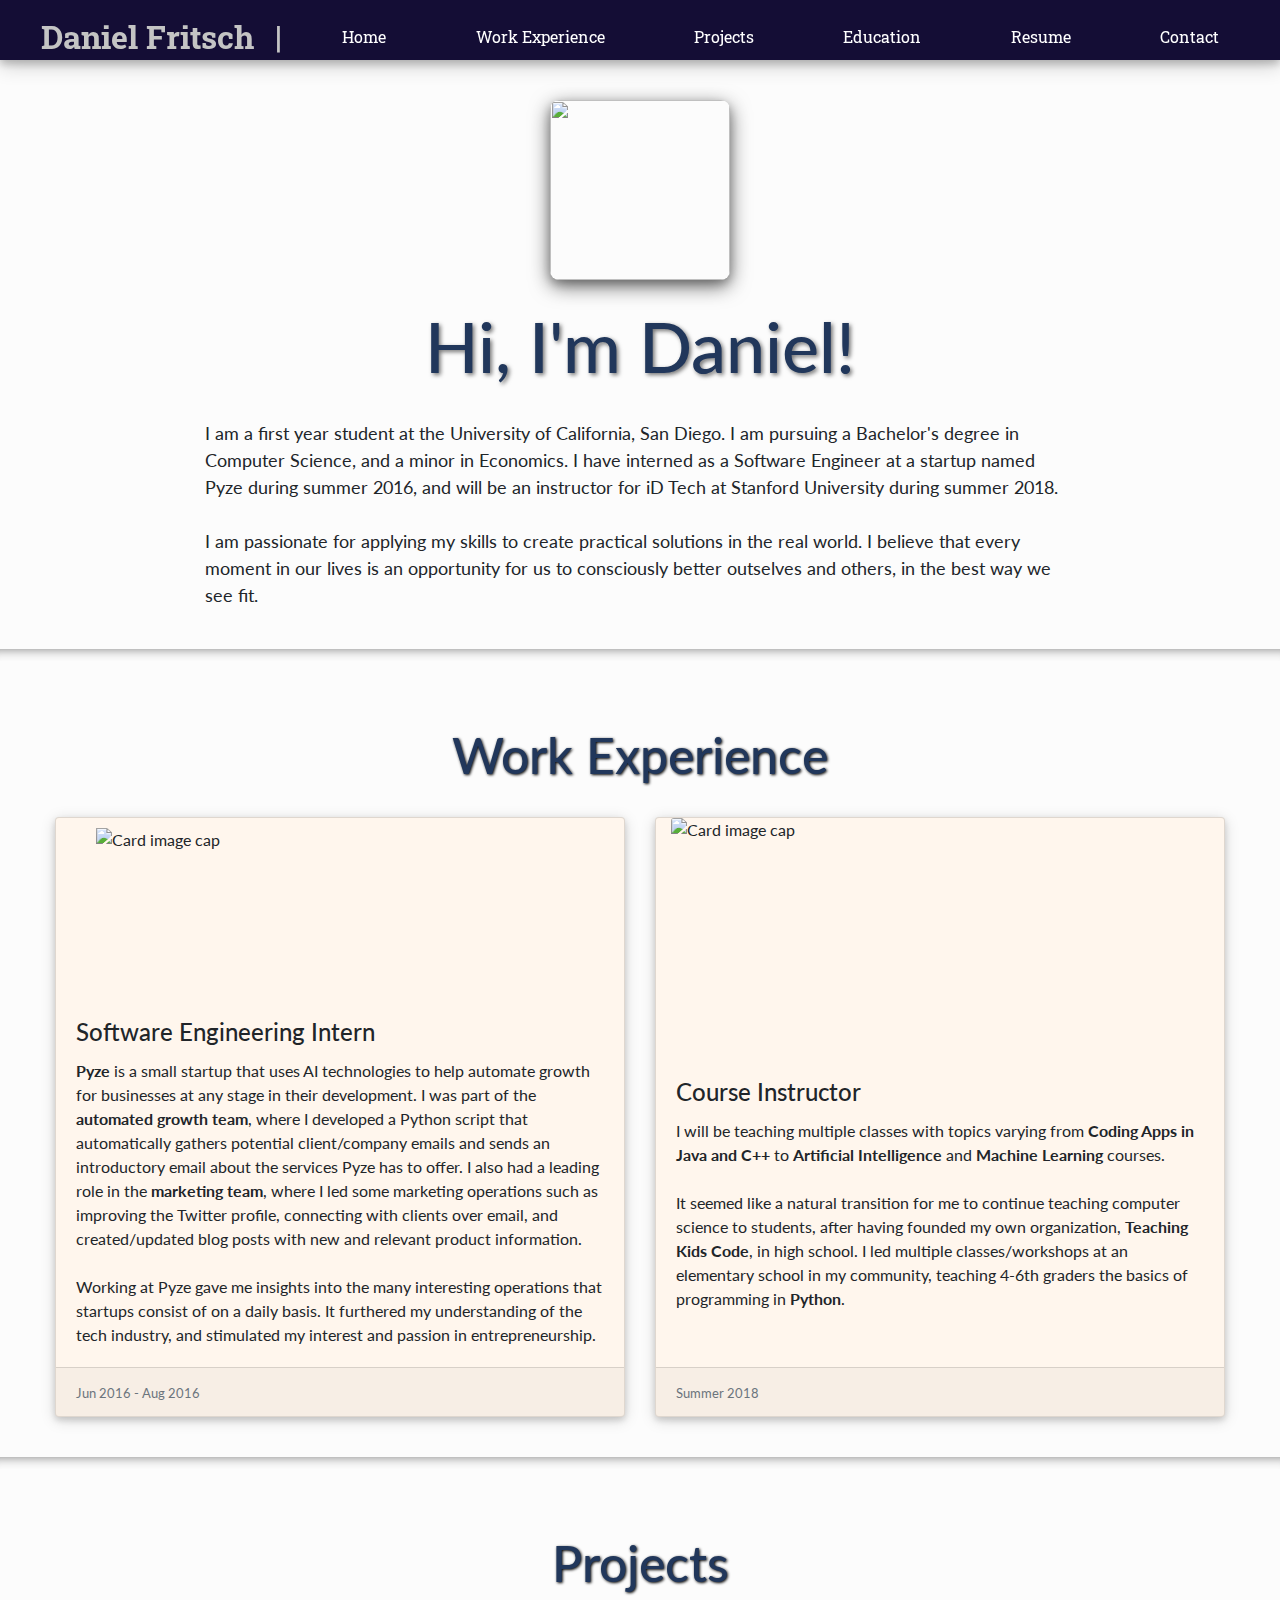
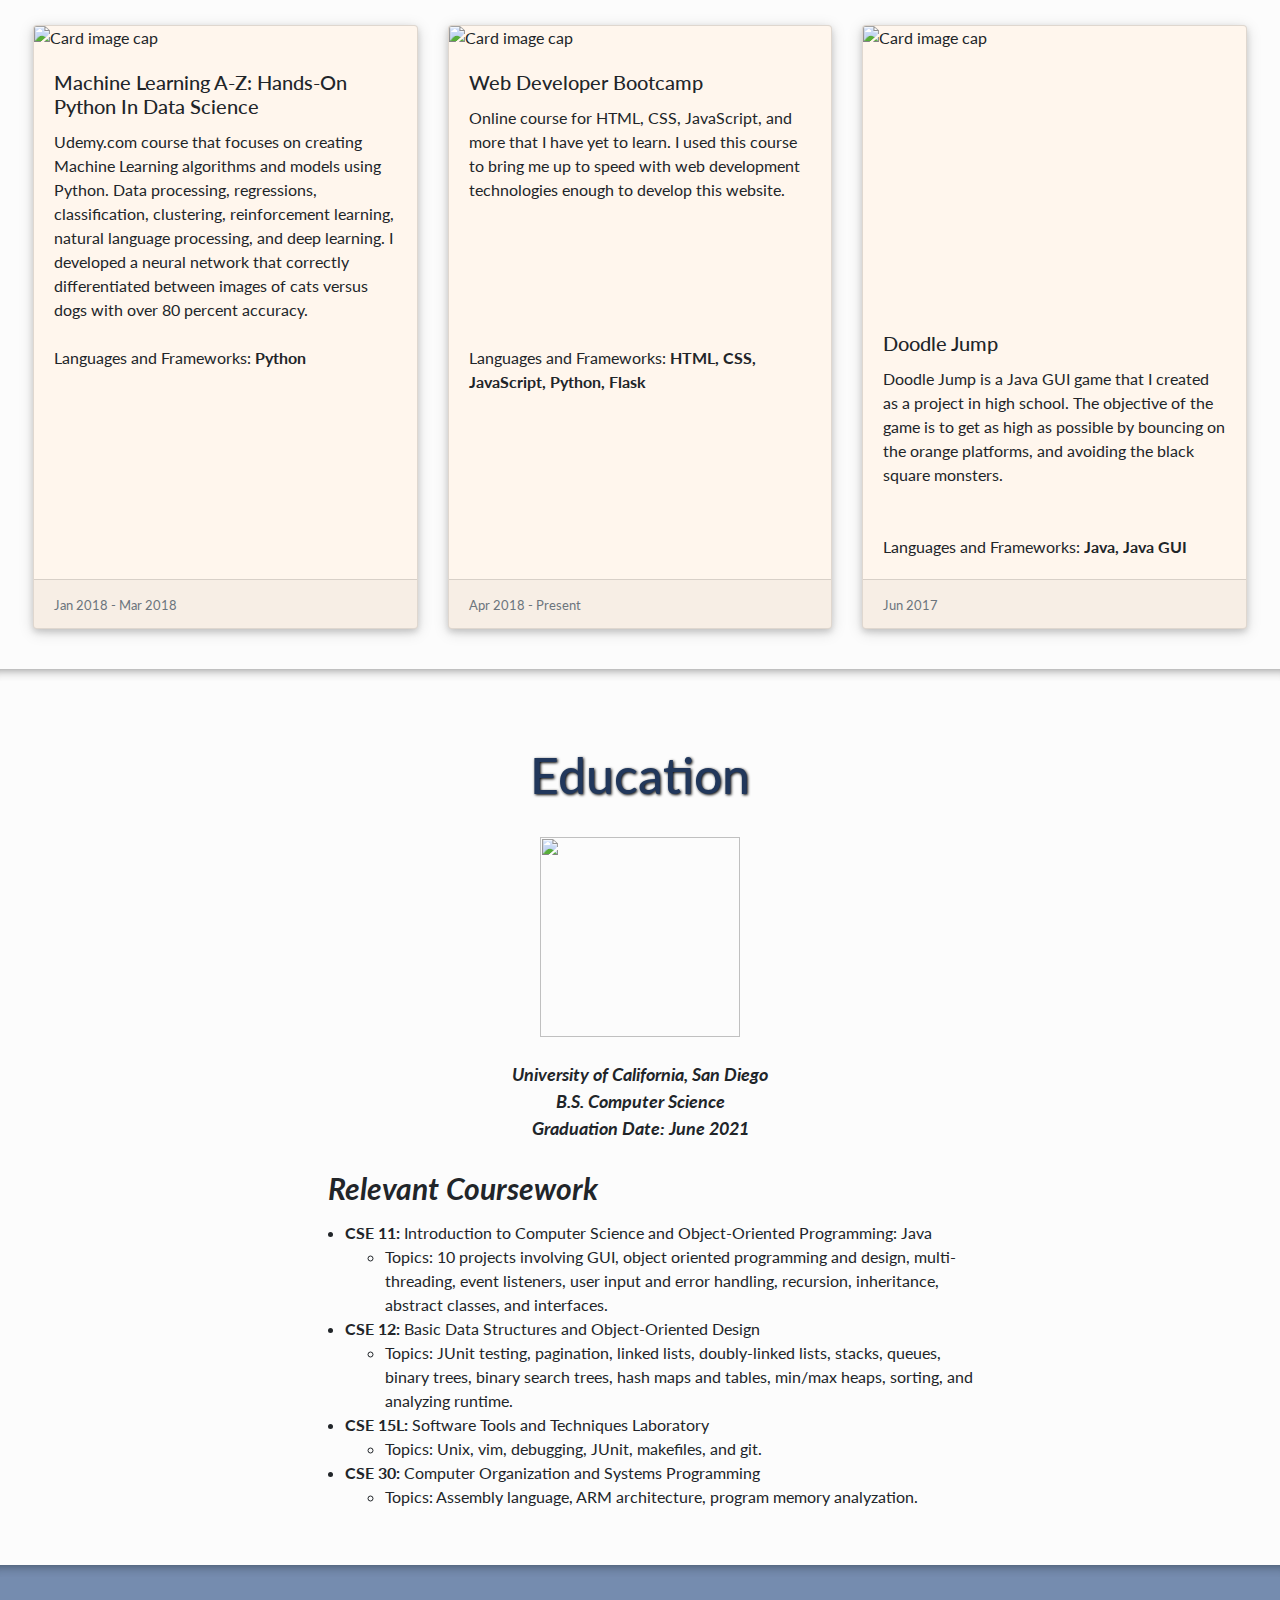
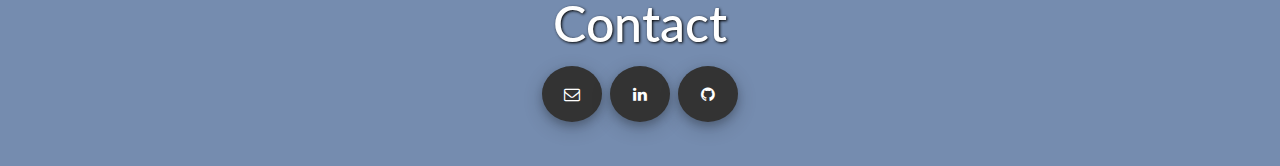
==== templates/index.html @ 6af6799b "last commit before revision by julian" ====
<!doctype html>
<html lang="en">
	<head>
		<!-- Required meta tags -->
	    <meta charset="utf-8">
	    <meta name="viewport" content="width=device-width, initial-scale=1, shrink-to-fit=no">

		<link rel="stylesheet" href="https://maxcdn.bootstrapcdn.com/bootstrap/4.0.0/css/bootstrap.min.css" integrity="sha384-Gn5384xqQ1aoWXA+058RXPxPg6fy4IWvTNh0E263XmFcJlSAwiGgFAW/dAiS6JXm" crossorigin="anonymous">

		<link rel="stylesheet" type="text/css" href="../static/css/style.css">
		<!-- Social media icon library -->
		<link rel="stylesheet" href="https://cdnjs.cloudflare.com/ajax/libs/font-awesome/4.7.0/css/font-awesome.min.css">

		<!-- FONTS -->
		<link href="https://fonts.googleapis.com/css?family=Roboto+Slab:400,700" rel="stylesheet">
		<link href="https://fonts.googleapis.com/css?family=Lato:100i,300i,400,700,900" rel="stylesheet">

		<title>Daniel Fritsch</title>
</head>
	<body>
		<!-- <nav class="navbar sticky-top navbar-light bg-light"> -->
  		<!-- <a class="navbar-brand" href="#">Sticky top</a> -->
		<!-- </nav> -->
		<!-- <nav class="navbar fixed-top navbar-light bg-light"> -->
		<nav class="navbar sticky-top navbar-custom">
 			<a id="big-daniel" class="navbar-brand" href="#linktotop">Daniel Fritsch &emsp;|</a>
 			<a class="navlink" href="#linktotop">Home</a>
			<a class="navlink" href="#linktowork">Work Experience</a>
			<a class="navlink" href="#linktoprojects">Projects</a>
			<a class="navlink" href="#linktoeducation">Education</a>
			<!-- <a class="navlink" href="file:///Users/danielfritsch/Desktop/Daniel_Fritsch_Resume.pdf" download>Resume</a> -->
			<a class="navlink" href="Daniel_Fritsch_Resume.pdf" target="_blank">Resume</a>
			<!-- <a class="navlink" href={{ url_for('resume') }}>Resume</a> -->
			<!-- <a class="navlink" href="file:///Users/danielfritsch/Desktop/Daniel_Fritsch_Resume.pdf" target="_blank">Resume</a> -->
			<a class="navlink" href="#linktocontact">Contact</a>
		</nav>
		<p><a name="linktotop"></a></p>

		<br>
		<div align="center">
			<img src="https://media.licdn.com/dms/image/C4E03AQE89O9Yt1clAA/profile-displayphoto-shrink_200_200/0?e=1529298000&v=beta&t=b8zlF7S_hi1aJnnF2zeLizXyQxzwZC05V8gycTy68uI" id="face">
			<!-- INTRO -->
			<br><br>
			<h1>Hi, I'm Daniel!</h1>	
			<br>
			<div class="container" id="intro">
					I am a first year student at the University of California, San Diego. I am pursuing a Bachelor's degree in Computer Science, and a minor in Economics. I have interned as a Software Engineer at a startup named Pyze during summer 2016, and will be an instructor for iD Tech at Stanford University during summer 2018.
					<br>
					<br>
					I am passionate for applying my skills to create practical solutions in the real world. I believe that every moment in our lives is an opportunity for us to consciously better outselves and others, in the best way we see fit.
			</div>
			<br>
			<hr>
			<br><br>
		
			<!-- WORK EXPERIENCE -->
			<h2><a name="linktowork"></a>Work Experience</h2>
				<br>

			<div class="card-deck" id="card-deck-work">
			  <div class="card" id="card-work">
			    <img class="card-img-top center" id="pyze-img" src="https://pyze.com/wp-content/uploads/2017/11/pyze-horizontal-color-RGB.png" alt="Card image cap">
			    <div class="card-body">
			      <h4 class="card-title">Software Engineering Intern</h4>
			      <p class="card-text">
			      	<strong>Pyze</strong> is a small startup that uses AI technologies to help automate growth for businesses at any stage in their development. I was part of the <strong>automated growth team</strong>, where I developed a Python script that automatically gathers potential client/company emails and sends an introductory email about the services Pyze has to offer. I also had a leading role in the <strong>marketing team</strong>, where I led some marketing operations such as improving the Twitter profile, connecting with clients over email, and created/updated blog posts with new and relevant product information.
			      	<br><br>
			      	Working at Pyze gave me insights into the many interesting operations that startups consist of on a daily basis. It furthered my understanding of the tech industry, and stimulated my interest and passion in entrepreneurship.
			      </p>
			    </div>
			    <div class="card-footer">
			      <small class="text-muted">Jun 2016 - Aug 2016</small>
			    </div>
			  </div>
			  <div class="card" id="card-work">
			    <img class="card-img-top center" id="idtech-img" src="https://momstart.com/wp-content/uploads/2018/03/iD-Tech-Company-Logo-Tagline.png" alt="Card image cap">
			    <div class="card-body">
			      <h4 class="card-title">Course Instructor</h4>
			      <p class="card-text">I will be teaching multiple classes with topics varying from <strong>Coding Apps in Java and C++</strong> to <strong>Artificial Intelligence</strong> and <strong>Machine Learning</strong> courses. <br><br>It seemed like a natural transition for me to continue teaching computer science to students, after having founded my own organization, <strong>Teaching Kids Code</strong>, in high school. I led multiple classes/workshops at an elementary school in my community, teaching 4-6th graders the basics of programming in <strong>Python</strong>.</p>
			    </div>
			    <div class="card-footer">
			      <small class="text-muted">Summer 2018</small>
			    </div>
			  </div>
			</div>

			<br>
			<hr>
			<br><br>

 			<!-- PROJECTS -->
			<h2><a name="linktoprojects"></a>Projects</h2>
				<br>

			<div class="card-deck" id="card-deck-projects">
			  <div class="card">
			    <img class="card-img-top" src="https://udemy-images.udemy.com/course/750x422/950390_270f_3.jpg" alt="Card image cap">
			    <div class="card-body">
			      <h5 class="card-title">Machine Learning A-Z: Hands-On Python In Data Science</h5>
			      <p class="card-text">Udemy.com course that focuses on creating Machine
							Learning algorithms and models using Python. Data processing, regressions, classification, clustering, reinforcement
							learning, natural language processing, and deep learning. I developed a neural network that correctly differentiated between images of cats versus dogs with over 80 percent accuracy.

							<br><br>

							Languages and Frameworks: <strong>Python</strong>
						</p>
			    </div>
			    <div class="card-footer">
			      <small class="text-muted">Jan 2018 - Mar 2018</small>
			    </div>
			  </div>
			  <div class="card">
			    <img class="card-img-top" src="https://udemy-images.udemy.com/course/750x422/625204_436a_2.jpg" alt="Card image cap">
			    <div class="card-body">
			      <h5 class="card-title">Web Developer Bootcamp</h5>
			      <p class="card-text">Online course for HTML, CSS, JavaScript, and more that I have yet to learn. I used this course to bring 	me up to speed with web development technologies enough to develop this website.

			      <br><br><br><br><br><br><br>
			      
			      Languages and Frameworks: <strong>HTML, CSS, JavaScript, Python, Flask</strong>
			    </p>
			    </div>
			    <div class="card-footer">
			      <small class="text-muted">Apr 2018 - Present</small>
			    </div>
			  </div>

			  <div class="card">
			    <!-- <img class="card-img-top" id="doodle-img" src="https://preview.ibb.co/mg4Wbn/doodlejump2.png" alt="Card image cap"> -->
			    <!-- <img class="card-img-top" id="doodle-img" src="https://preview.ibb.co/fTPabx/Screen_Shot_2018_04_21_at_1_44_33_PM.png" alt="Card image cap"> -->
			    <img class="card-img-top" id="doodle-img" src="https://image.ibb.co/iVVRic/Screen_Shot_2018_04_21_at_1_50_02_PM.png" alt="Card image cap">
			    <div class="card-body">
			      <h5 class="card-title">Doodle Jump</h5>
			      <p class="card-text">
			      	Doodle Jump is a Java GUI game that I created as a project in high school. The objective of the game is to get as high as possible by bouncing on the orange platforms, and avoiding the black square monsters.

			      	<br><br><br>

			      	Languages and Frameworks: <strong>Java, Java GUI</strong>
			      </p>
			    </div>
			    <div class="card-footer">
			      <small class="text-muted">Jun 2017</small>
			    </div>
			  </div>
			</div>	

			<br>
			<hr>
			<br><br>

			<!-- EDUCATION -->
			<h2><a name="linktoeducation"></a>Education</h2>
				<br>
				<div>
					<img id="ucsd-img" src="https://upload.wikimedia.org/wikipedia/en/thumb/4/44/University_of_California%2C_San_Diego_seal.svg/316px-University_of_California%2C_San_Diego_seal.svg.png">
					<br><br>
					<em class="school_and_major">University of California, San Diego <br>
					B.S. Computer Science <br>
					Graduation Date: June 2021</em>
				</div>	
				<br>
					<div class="container">
						<div id="coursework">Relevant Coursework</div>
						<ul>
							<li><strong>CSE 11: </strong>Introduction to Computer Science and Object-Oriented Programming: Java 
								<ul>
									<li>Topics: 10 projects involving GUI, object oriented programming and design, multi-threading, event
										listeners, user input and error handling, recursion, inheritance, abstract classes, and interfaces.</li>
								</ul>
							</li>
							<li><strong>CSE 12: </strong>Basic Data Structures and Object-Oriented Design
								<ul>
									<li>Topics: JUnit testing, pagination, linked lists, doubly-linked lists, stacks, queues, binary trees, binary search trees, hash maps and tables, min/max heaps, sorting, and analyzing runtime.</li>
								</ul>
							</li>
							<li><strong>CSE 15L: </strong>Software Tools and Techniques Laboratory
								<ul>
									<li>Topics: Unix, vim, debugging, JUnit, makefiles, and git.</li>
								</ul>
							</li>
							<li><strong>CSE 30: </strong>Computer Organization and Systems Programming
								<ul>
									<li>Topics: Assembly language, ARM architecture, program memory analyzation.</li>
								</ul>
							</li>
						</ul>
					</div>
			<br>

			<div class="contact-section">
				<hr>

				<h2 class="contact-header"><a name="linktocontact"></a>Contact</h2>
				<a href="mailto:dfritsch99@gmail.com" class="fa fa-envelope-o"></a>
				<a href="https://www.linkedin.com/in/daniel-f-a8037084/" class="fa fa-linkedin"></a>
				<a href="https://github.com/danielfritsch" class="fa fa-github"></a>
				<br><br>

			</div>

		</div>
		<script src="https://code.jquery.com/jquery-3.2.1.slim.min.js" integrity="sha384-KJ3o2DKtIkvYIK3UENzmM7KCkRr/rE9/Qpg6aAZGJwFDMVNA/GpGFF93hXpG5KkN" crossorigin="anonymous"></script>
		<script src="https://cdnjs.cloudflare.com/ajax/libs/popper.js/1.12.9/umd/popper.min.js" integrity="sha384-ApNbgh9B+Y1QKtv3Rn7W3mgPxhU9K/ScQsAP7hUibX39j7fakFPskvXusvfa0b4Q" crossorigin="anonymous"></script>
		<script src="https://maxcdn.bootstrapcdn.com/bootstrap/4.0.0/js/bootstrap.min.js" integrity="sha384-JZR6Spejh4U02d8jOt6vLEHfe/JQGiRRSQQxSfFWpi1MquVdAyjUar5+76PVCmYl" crossorigin="anonymous"></script>
	</body>
</html>
---- static/css/style.css ----
body {
	background: #fcfcfc;
	font-family: 'Lato', sans-serif;
}

hr {
    height: 12px;
    border: 0;
    box-shadow: inset 0 12px 12px -12px rgba(0, 0, 0, 0.5);
}
/*hr{
	height: 10px;
	border: 0;
	box-shadow: 0 10px 10px -10px #8c8b8b inset;
}*/

h1 {
	text-shadow: 2px 2px 4px #757575;
	/*text-shadow: 1px 1px 3px #000000;*/
	font-size: 70px;
	color: #21375b; 
}

h2 {
	text-shadow: 1px 1px 3px #000000;
	font-size: 50px;
	color: #21375b; 
}

/* NAVBAR */

nav {
	font-family: 'Roboto Slab', serif;
	font-weight: 400;
	height: 60px;
	box-shadow: 0 4px 8px 0 rgba(0, 0, 0, 0.2), 0 6px 20px 0 rgba(0, 0, 0, 0.19);
	/*color: #f2f2f2;*/
}

.navbar-custom {
	/*background: #efefef;*/
	/*background:#c6c6c6; */
	background: #140d35; /* Navy background */ 

}

.navlink {
	color: white;
	margin-right: 45px;
	/*color: #c4c4c4;  Medium grey */
}

.navbar-brand {
	font-family: 'Roboto Slab', serif;
	font-size: 32px;
	font-weight: 700;
}

#big-daniel {
	/*color: #21375b;*/
	color: #c4c4c4;  /*Medium grey*/ 
	margin-left: 25px;
	/*color: white;*/
}

#intro {
	font-size: 18px;
	text-align: left;
	width: 	900px;
}

/* PROJECTS */
#card-deck-projects {
	margin-left: 18px;
	margin-right: 18px;
}

#card-deck-work {
	margin-left: 40px;
	margin-right: 40px;
}

.card {
	text-align: left;
	box-shadow: 0 3px 6px 0 rgba(0, 0, 0, 0.15), 0 3px 15px 0 rgba(0, 0, 0, 0.15);
	background: #fff6ed;
}


#face {
	border-radius: 5%;
	height: 180px;
	width: 180px;
	box-shadow: 0 4px 8px 0 rgba(0, 0, 0, 0.2), 0 6px 20px 0 rgba(0, 0, 0, 0.59);
	/*border: 4px solid #21375b; */
}

#pyze-img {
	height: 180px;
	width: 488px;	
	margin-left: auto;
	margin-right: auto;
	padding-top: 10px;
}

#idtech-img {
	height: 240px;
	width: 538px;	
	margin-left: auto;
	margin-right: auto;
}

.fa {
  padding: 20px;
  font-size: 50px;
  width: 60px;
  text-align: center;
  text-decoration: none;
  margin: 5px 2px;
  border-radius: 50%;
}

.fa:hover {
    opacity: 0.7;
}

.fa-linkedin {
  /*background: #007bb5;*/
  background: #333333;
  color: white;
  box-shadow: 0 4px 8px 0 rgba(0, 0, 0, 0.2), 0 6px 20px 0 rgba(0, 0, 0, 0.19);
}

.fa-github {
	background: #333333;
	color: white;
	box-shadow: 0 4px 8px 0 rgba(0, 0, 0, 0.2), 0 6px 20px 0 rgba(0, 0, 0, 0.19);
	margin-bottom: 20px;
}

.fa-envelope-o {
	background: #333333;
	color: white;
	box-shadow: 0 4px 8px 0 rgba(0, 0, 0, 0.2), 0 6px 20px 0 rgba(0, 0, 0, 0.19);
	margin-bottom: 20px;
}

#ucsd-img {
	height: 200px;
	width: 200px;
}

#doodle-img {
	height: 285px; /* 260px was what it was at before that was sorta good, but made it seem a bit too compressed */
}



.school_and_major {
	font-size: 18px;
	font-family: 'Lato', sans-serif;
	font-weight: bold;
}

#coursework {
	margin-left: 23px;
	margin-bottom: 10px;
	font-weight: bold;
	font-size: 30px;
	font-style: italic;
}

.container {
	text-align: left;
	width: 700px;
}

.contact-section {
	/*background: #39547f;*/
	/*background: #576c8e;*/
	background: #758caf;
}

.contact-header {
	text-shadow: 1px 1px 3px #000000;
	color: white;
}

#email-tag {
	font-weight: bold;
	font-size: 25px;
}

#email-link {
	font-weight: bold;
	color: white;
	font-size: 25px;
}
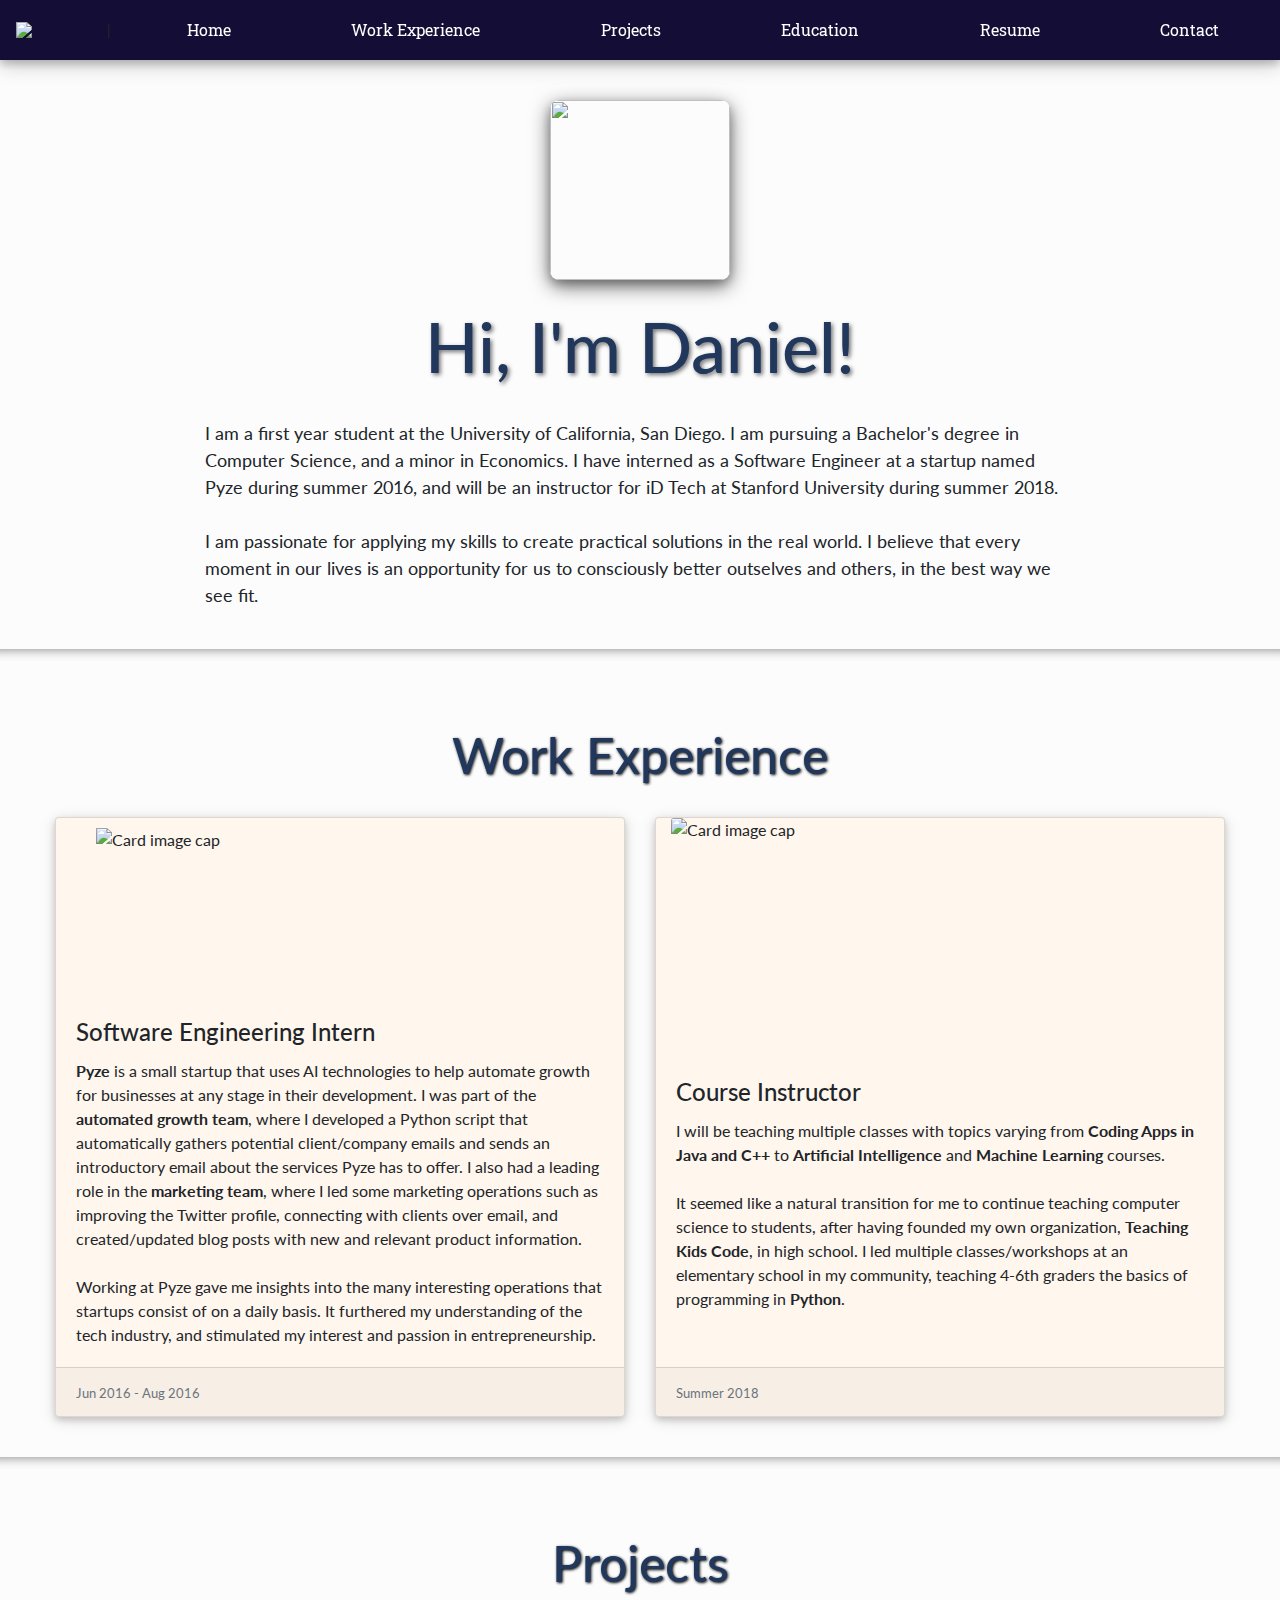
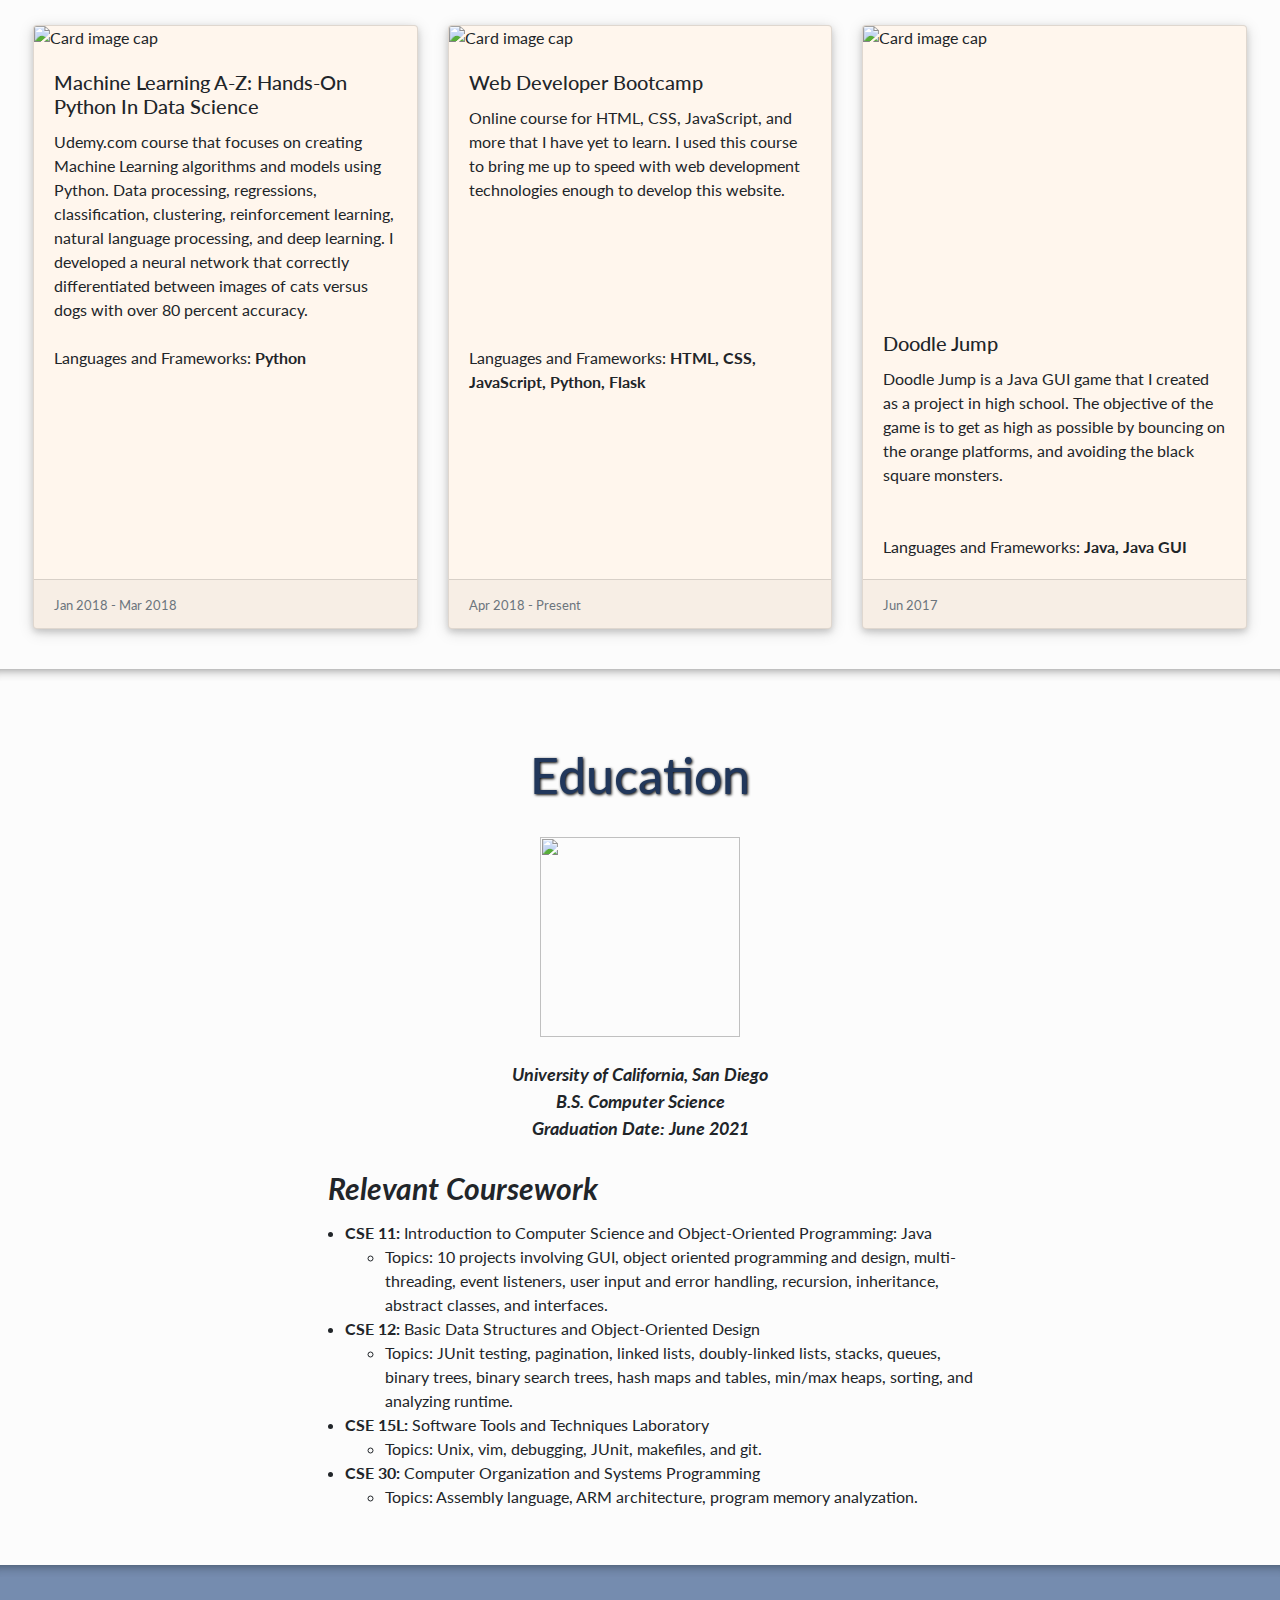
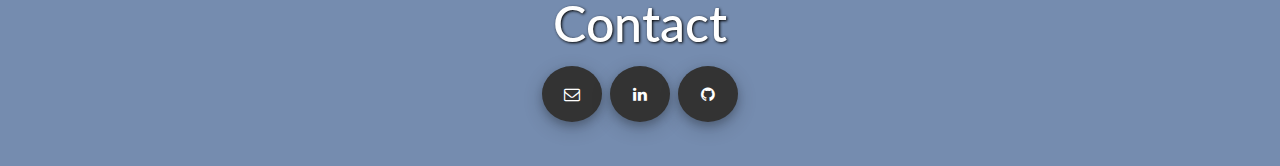
==== commit 289089a7: "fixed hotlink erro'" ====
--- a/templates/index.html
+++ b/templates/index.html
@@ -16,6 +16,7 @@
 		<link href="https://fonts.googleapis.com/css?family=Lato:100i,300i,400,700,900" rel="stylesheet">
 
 		<title>Daniel Fritsch</title>
+		<link rel="icon" href="https://www.freeiconspng.com/uploads/letter-d-icon-png-33.png">
 </head>
 	<body>
 		<!-- <nav class="navbar sticky-top navbar-light bg-light"> -->
@@ -23,7 +24,9 @@
 		<!-- </nav> -->
 		<!-- <nav class="navbar fixed-top navbar-light bg-light"> -->
 		<nav class="navbar sticky-top navbar-custom">
- 			<a id="big-daniel" class="navbar-brand" href="#linktotop">Daniel Fritsch &emsp;|</a>
+			<img id="icon" src="https://image.ibb.co/mrXOwx/152436121459576654.png">
+ 			<!-- <a id="big-daniel" class="navbar-brand" href="#linktotop">Daniel Fritsch &emsp;|</a> -->
+ 			<div id="bar">|</div>
  			<a class="navlink" href="#linktotop">Home</a>
 			<a class="navlink" href="#linktowork">Work Experience</a>
 			<a class="navlink" href="#linktoprojects">Projects</a>
@@ -194,8 +197,8 @@
 
 				<h2 class="contact-header"><a name="linktocontact"></a>Contact</h2>
 				<a href="mailto:dfritsch99@gmail.com" class="fa fa-envelope-o"></a>
-				<a href="https://www.linkedin.com/in/daniel-f-a8037084/" class="fa fa-linkedin"></a>
-				<a href="https://github.com/danielfritsch" class="fa fa-github"></a>
+				<a href="https://www.linkedin.com/in/daniel-f-a8037084/" class="fa fa-linkedin" target="_blank"></a>
+				<a href="https://github.com/danielfritsch" class="fa fa-github" target="_blank"></a>
 				<br><br>
 
 			</div>
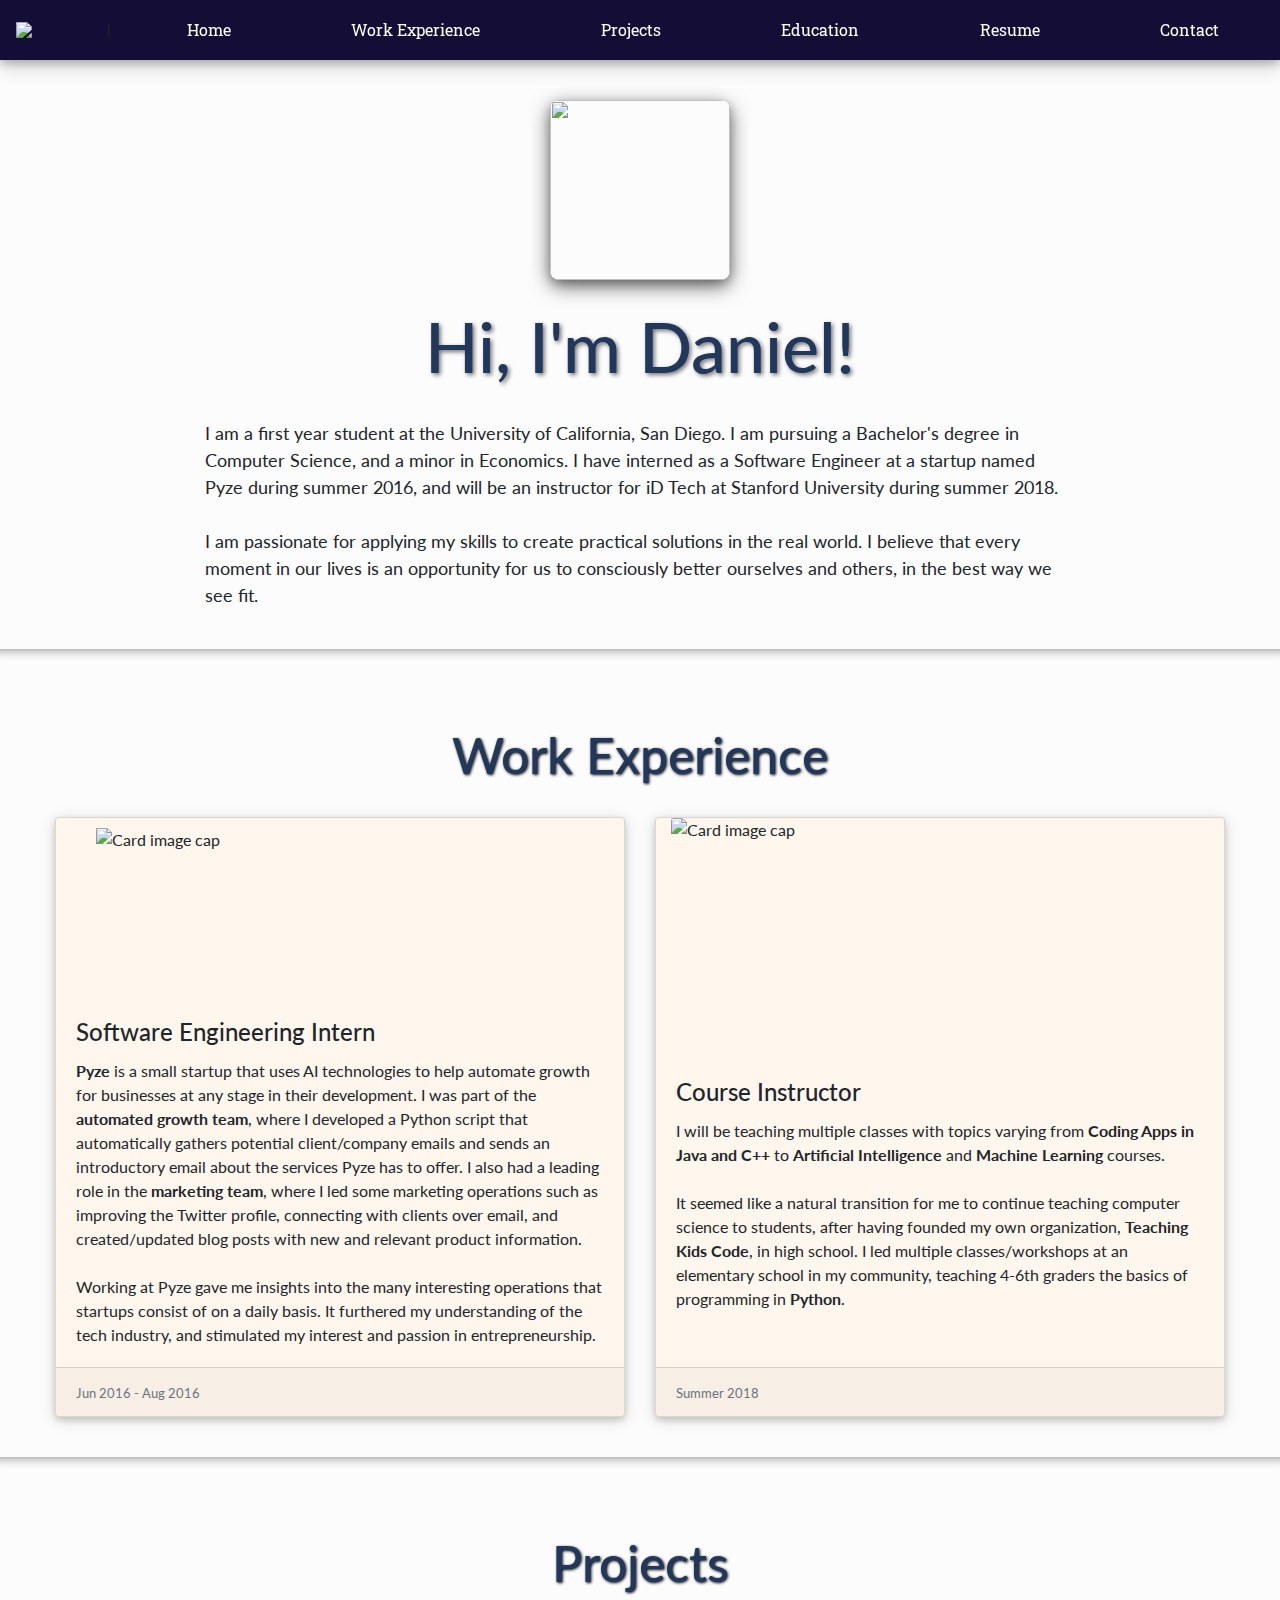
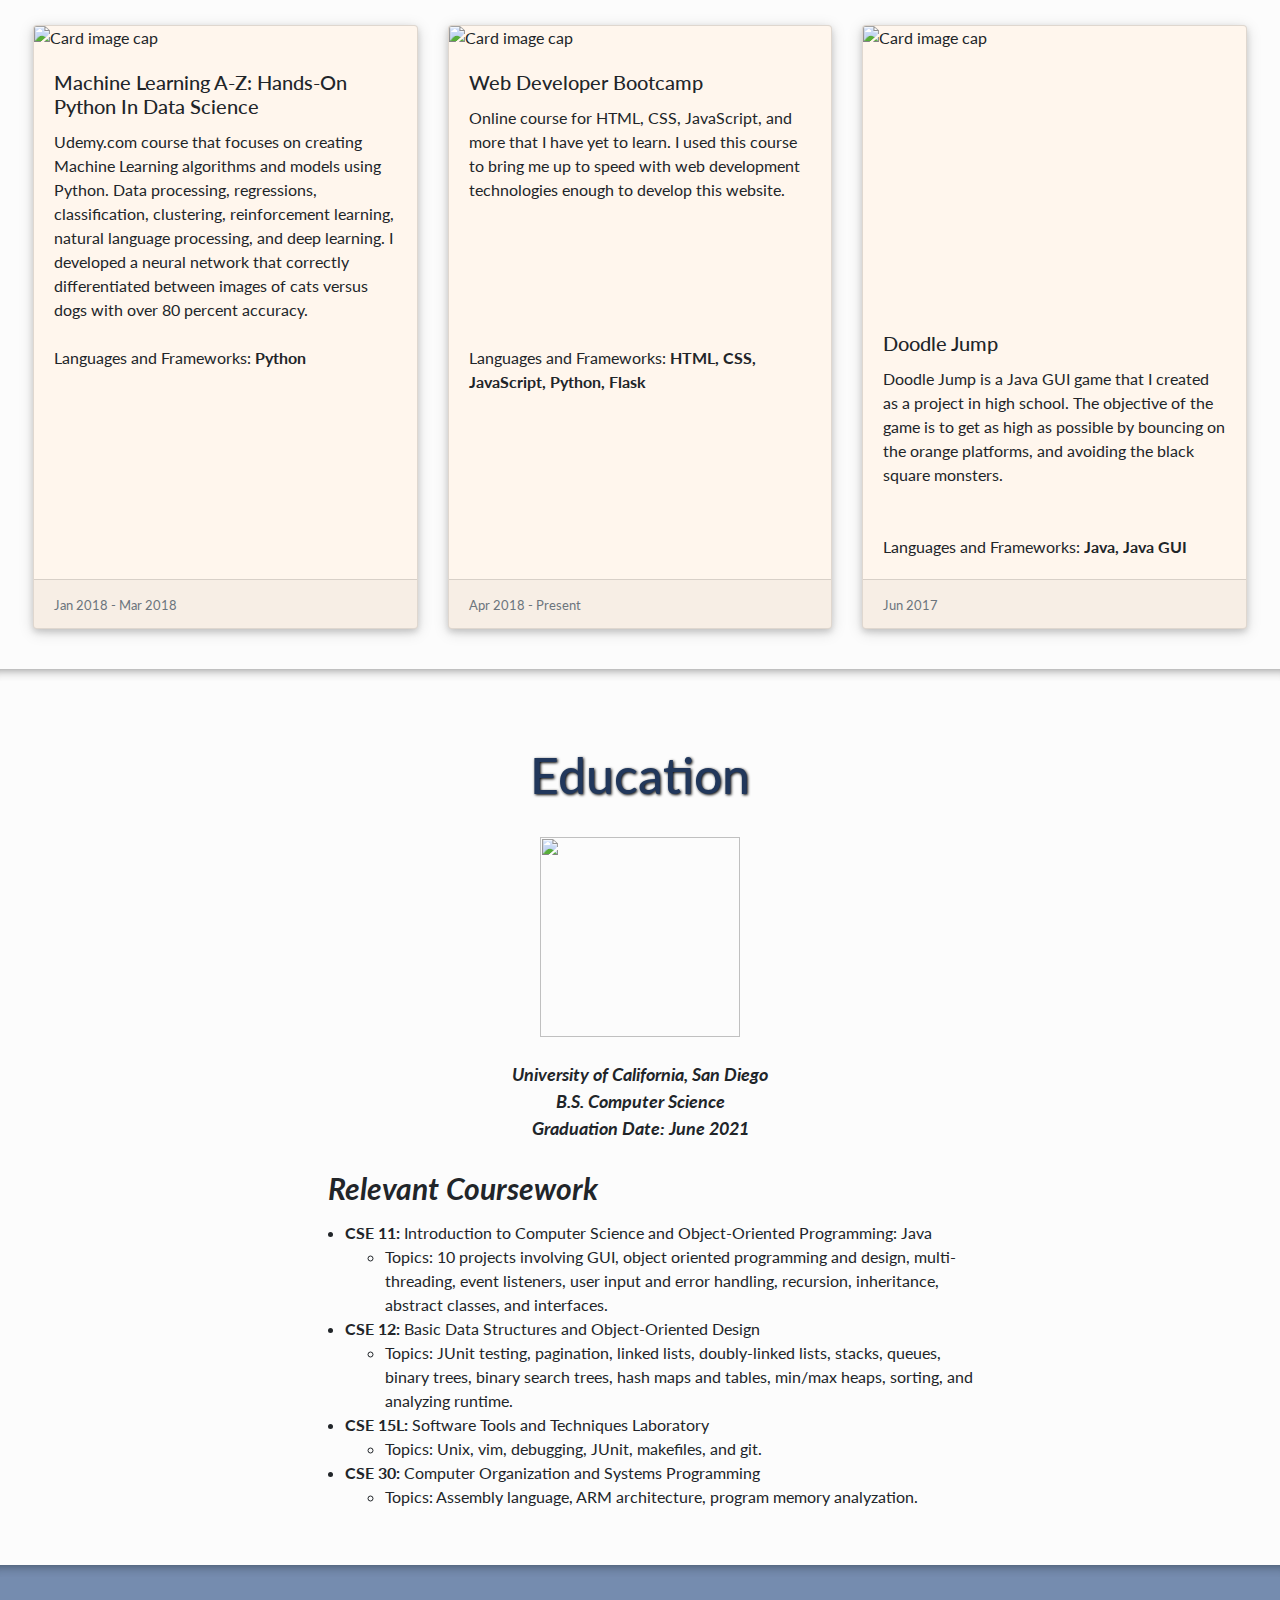
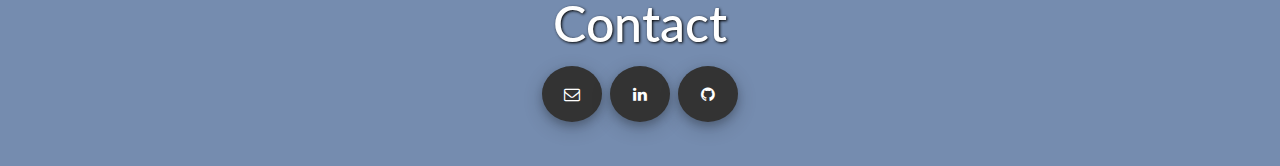
==== commit e8e735fb: "typo fix" ====
--- a/templates/index.html
+++ b/templates/index.html
@@ -50,7 +50,7 @@
 					I am a first year student at the University of California, San Diego. I am pursuing a Bachelor's degree in Computer Science, and a minor in Economics. I have interned as a Software Engineer at a startup named Pyze during summer 2016, and will be an instructor for iD Tech at Stanford University during summer 2018.
 					<br>
 					<br>
-					I am passionate for applying my skills to create practical solutions in the real world. I believe that every moment in our lives is an opportunity for us to consciously better outselves and others, in the best way we see fit.
+					I am passionate for applying my skills to create practical solutions in the real world. I believe that every moment in our lives is an opportunity for us to consciously better ourselves and others, in the best way we see fit.
 			</div>
 			<br>
 			<hr>
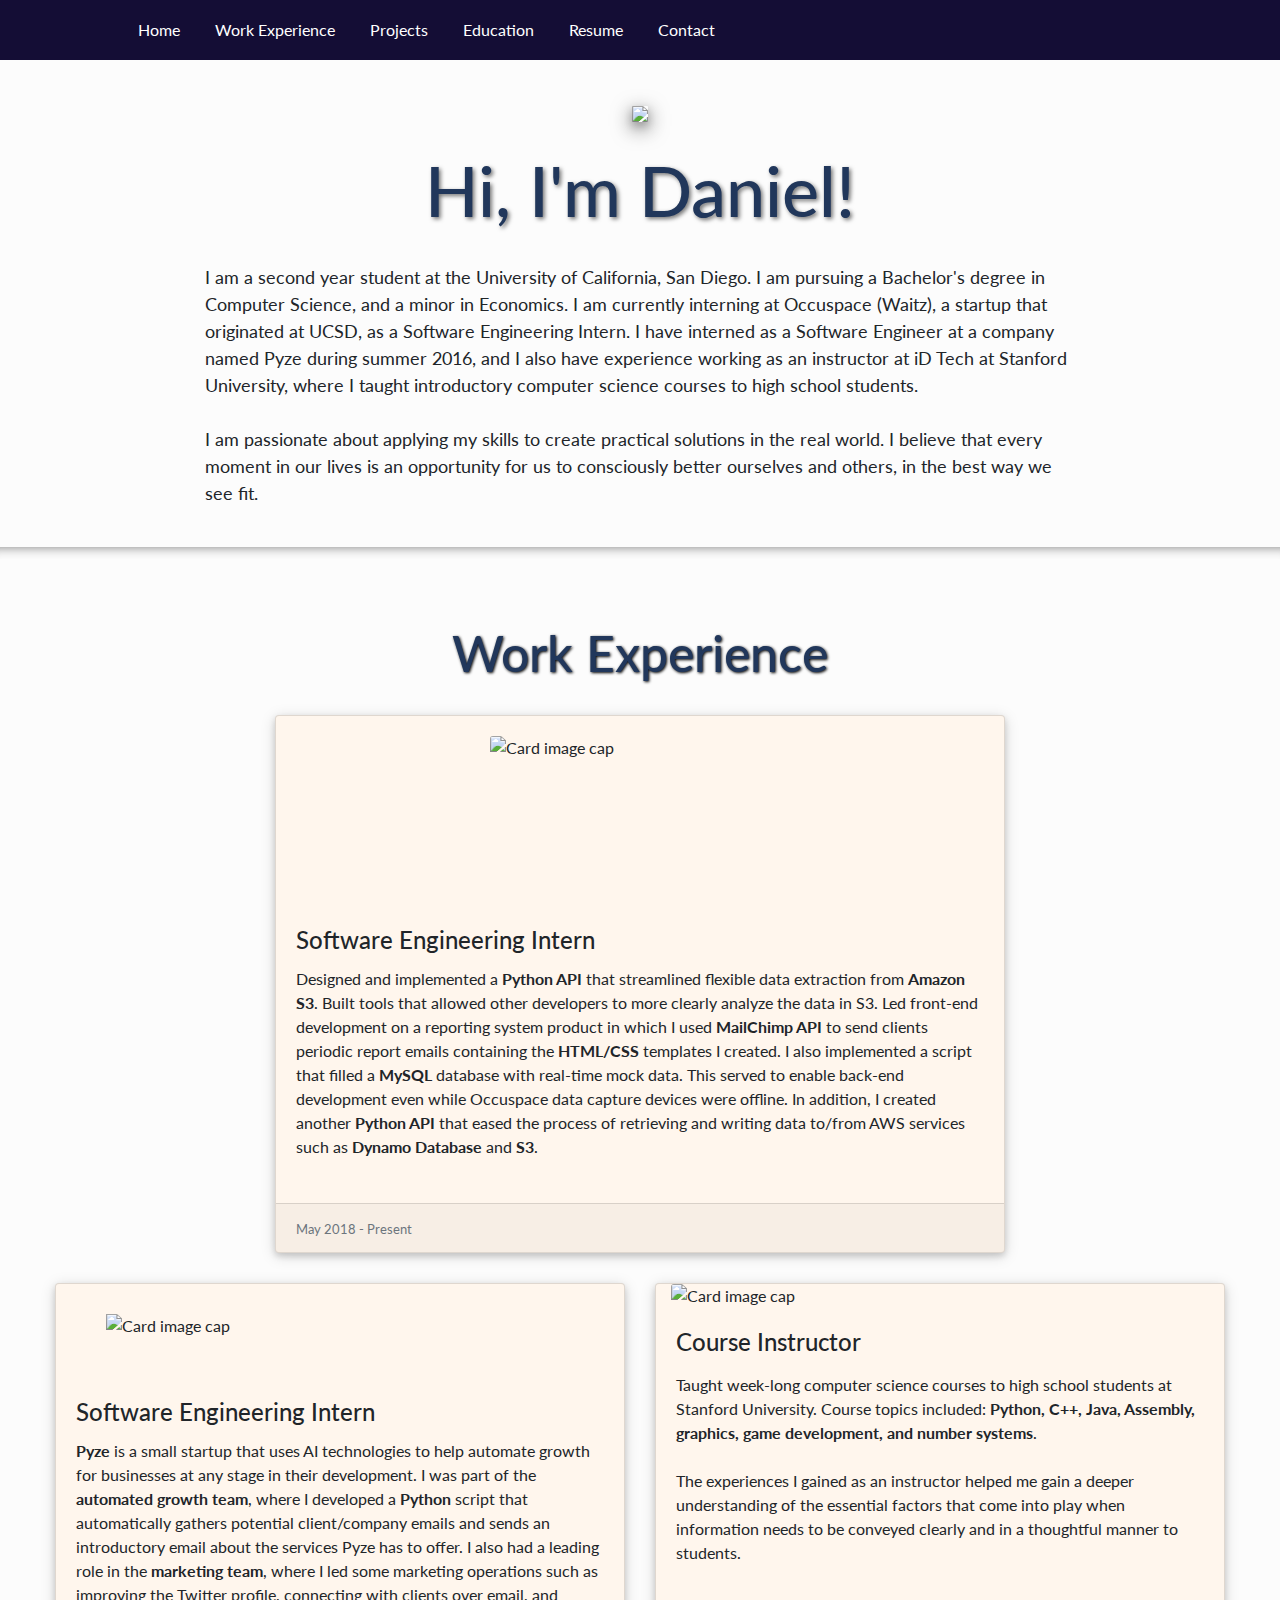
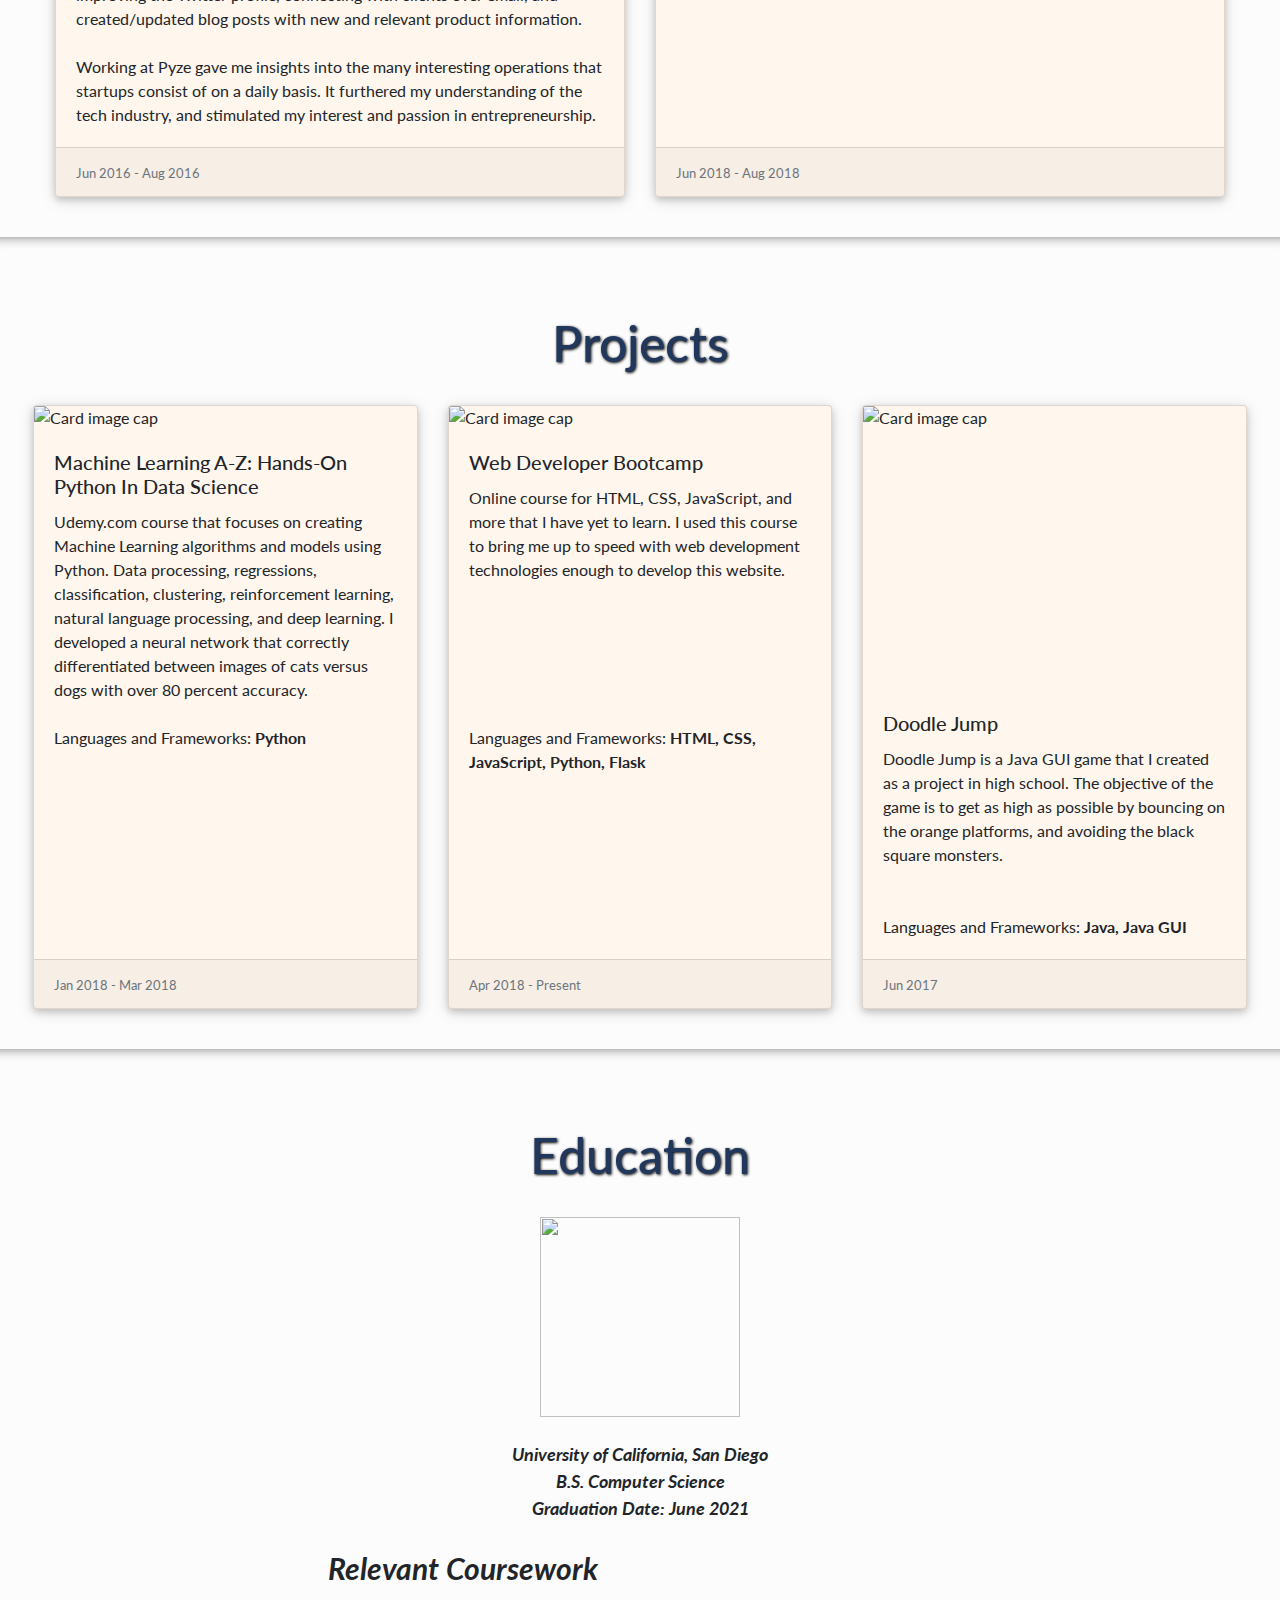
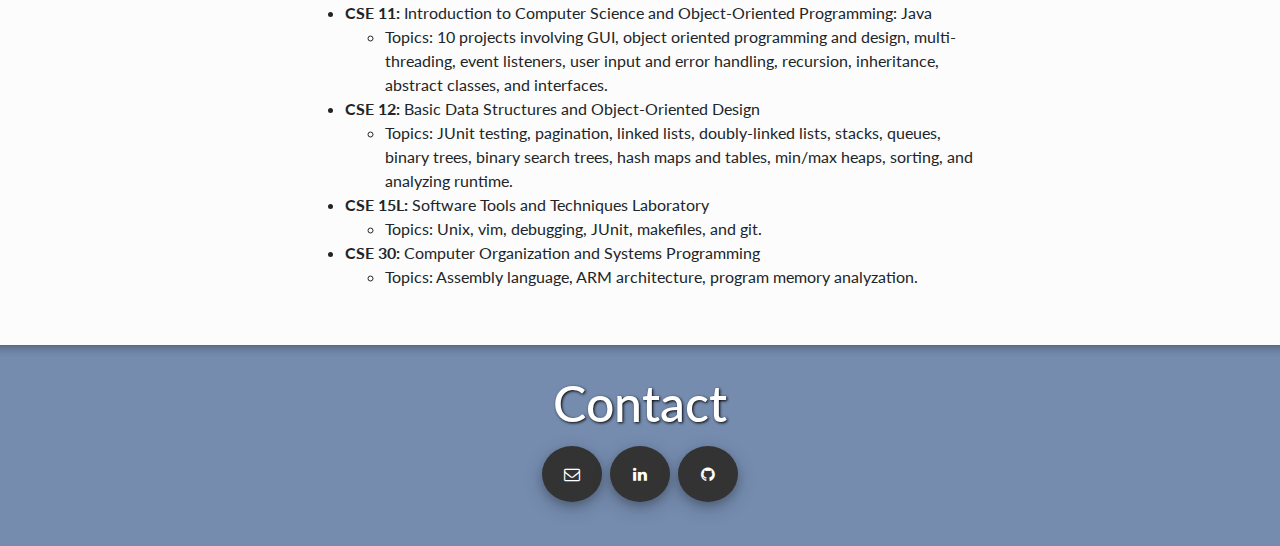
==== commit d74bcd8e: "Trying to make work on pythonanywhere" ====
--- a/templates/index.html
+++ b/templates/index.html
@@ -1,211 +1,230 @@
-<!doctype html>
-<html lang="en">
-	<head>
-		<!-- Required meta tags -->
-	    <meta charset="utf-8">
-	    <meta name="viewport" content="width=device-width, initial-scale=1, shrink-to-fit=no">
-
-		<link rel="stylesheet" href="https://maxcdn.bootstrapcdn.com/bootstrap/4.0.0/css/bootstrap.min.css" integrity="sha384-Gn5384xqQ1aoWXA+058RXPxPg6fy4IWvTNh0E263XmFcJlSAwiGgFAW/dAiS6JXm" crossorigin="anonymous">
-
-		<link rel="stylesheet" type="text/css" href="../static/css/style.css">
-		<!-- Social media icon library -->
-		<link rel="stylesheet" href="https://cdnjs.cloudflare.com/ajax/libs/font-awesome/4.7.0/css/font-awesome.min.css">
-
-		<!-- FONTS -->
-		<link href="https://fonts.googleapis.com/css?family=Roboto+Slab:400,700" rel="stylesheet">
-		<link href="https://fonts.googleapis.com/css?family=Lato:100i,300i,400,700,900" rel="stylesheet">
-
-		<title>Daniel Fritsch</title>
-		<link rel="icon" href="https://www.freeiconspng.com/uploads/letter-d-icon-png-33.png">
-</head>
-	<body>
-		<!-- <nav class="navbar sticky-top navbar-light bg-light"> -->
-  		<!-- <a class="navbar-brand" href="#">Sticky top</a> -->
-		<!-- </nav> -->
-		<!-- <nav class="navbar fixed-top navbar-light bg-light"> -->
-		<nav class="navbar sticky-top navbar-custom">
-			<img id="icon" src="https://image.ibb.co/mrXOwx/152436121459576654.png">
- 			<!-- <a id="big-daniel" class="navbar-brand" href="#linktotop">Daniel Fritsch &emsp;|</a> -->
- 			<div id="bar">|</div>
- 			<a class="navlink" href="#linktotop">Home</a>
-			<a class="navlink" href="#linktowork">Work Experience</a>
-			<a class="navlink" href="#linktoprojects">Projects</a>
-			<a class="navlink" href="#linktoeducation">Education</a>
-			<!-- <a class="navlink" href="file:///Users/danielfritsch/Desktop/Daniel_Fritsch_Resume.pdf" download>Resume</a> -->
-			<a class="navlink" href="Daniel_Fritsch_Resume.pdf" target="_blank">Resume</a>
-			<!-- <a class="navlink" href={{ url_for('resume') }}>Resume</a> -->
-			<!-- <a class="navlink" href="file:///Users/danielfritsch/Desktop/Daniel_Fritsch_Resume.pdf" target="_blank">Resume</a> -->
-			<a class="navlink" href="#linktocontact">Contact</a>
-		</nav>
-		<p><a name="linktotop"></a></p>
-
-		<br>
-		<div align="center">
-			<img src="https://media.licdn.com/dms/image/C4E03AQE89O9Yt1clAA/profile-displayphoto-shrink_200_200/0?e=1529298000&v=beta&t=b8zlF7S_hi1aJnnF2zeLizXyQxzwZC05V8gycTy68uI" id="face">
-			<!-- INTRO -->
-			<br><br>
-			<h1>Hi, I'm Daniel!</h1>	
-			<br>
-			<div class="container" id="intro">
-					I am a first year student at the University of California, San Diego. I am pursuing a Bachelor's degree in Computer Science, and a minor in Economics. I have interned as a Software Engineer at a startup named Pyze during summer 2016, and will be an instructor for iD Tech at Stanford University during summer 2018.
-					<br>
-					<br>
-					I am passionate for applying my skills to create practical solutions in the real world. I believe that every moment in our lives is an opportunity for us to consciously better ourselves and others, in the best way we see fit.
-			</div>
-			<br>
-			<hr>
-			<br><br>
-		
-			<!-- WORK EXPERIENCE -->
-			<h2><a name="linktowork"></a>Work Experience</h2>
-				<br>
-
-			<div class="card-deck" id="card-deck-work">
-			  <div class="card" id="card-work">
-			    <img class="card-img-top center" id="pyze-img" src="https://pyze.com/wp-content/uploads/2017/11/pyze-horizontal-color-RGB.png" alt="Card image cap">
-			    <div class="card-body">
-			      <h4 class="card-title">Software Engineering Intern</h4>
-			      <p class="card-text">
-			      	<strong>Pyze</strong> is a small startup that uses AI technologies to help automate growth for businesses at any stage in their development. I was part of the <strong>automated growth team</strong>, where I developed a Python script that automatically gathers potential client/company emails and sends an introductory email about the services Pyze has to offer. I also had a leading role in the <strong>marketing team</strong>, where I led some marketing operations such as improving the Twitter profile, connecting with clients over email, and created/updated blog posts with new and relevant product information.
-			      	<br><br>
-			      	Working at Pyze gave me insights into the many interesting operations that startups consist of on a daily basis. It furthered my understanding of the tech industry, and stimulated my interest and passion in entrepreneurship.
-			      </p>
-			    </div>
-			    <div class="card-footer">
-			      <small class="text-muted">Jun 2016 - Aug 2016</small>
-			    </div>
-			  </div>
-			  <div class="card" id="card-work">
-			    <img class="card-img-top center" id="idtech-img" src="https://momstart.com/wp-content/uploads/2018/03/iD-Tech-Company-Logo-Tagline.png" alt="Card image cap">
-			    <div class="card-body">
-			      <h4 class="card-title">Course Instructor</h4>
-			      <p class="card-text">I will be teaching multiple classes with topics varying from <strong>Coding Apps in Java and C++</strong> to <strong>Artificial Intelligence</strong> and <strong>Machine Learning</strong> courses. <br><br>It seemed like a natural transition for me to continue teaching computer science to students, after having founded my own organization, <strong>Teaching Kids Code</strong>, in high school. I led multiple classes/workshops at an elementary school in my community, teaching 4-6th graders the basics of programming in <strong>Python</strong>.</p>
-			    </div>
-			    <div class="card-footer">
-			      <small class="text-muted">Summer 2018</small>
-			    </div>
-			  </div>
-			</div>
-
-			<br>
-			<hr>
-			<br><br>
-
- 			<!-- PROJECTS -->
-			<h2><a name="linktoprojects"></a>Projects</h2>
-				<br>
-
-			<div class="card-deck" id="card-deck-projects">
-			  <div class="card">
-			    <img class="card-img-top" src="https://udemy-images.udemy.com/course/750x422/950390_270f_3.jpg" alt="Card image cap">
-			    <div class="card-body">
-			      <h5 class="card-title">Machine Learning A-Z: Hands-On Python In Data Science</h5>
-			      <p class="card-text">Udemy.com course that focuses on creating Machine
-							Learning algorithms and models using Python. Data processing, regressions, classification, clustering, reinforcement
-							learning, natural language processing, and deep learning. I developed a neural network that correctly differentiated between images of cats versus dogs with over 80 percent accuracy.
-
-							<br><br>
-
-							Languages and Frameworks: <strong>Python</strong>
-						</p>
-			    </div>
-			    <div class="card-footer">
-			      <small class="text-muted">Jan 2018 - Mar 2018</small>
-			    </div>
-			  </div>
-			  <div class="card">
-			    <img class="card-img-top" src="https://udemy-images.udemy.com/course/750x422/625204_436a_2.jpg" alt="Card image cap">
-			    <div class="card-body">
-			      <h5 class="card-title">Web Developer Bootcamp</h5>
-			      <p class="card-text">Online course for HTML, CSS, JavaScript, and more that I have yet to learn. I used this course to bring 	me up to speed with web development technologies enough to develop this website.
-
-			      <br><br><br><br><br><br><br>
-			      
-			      Languages and Frameworks: <strong>HTML, CSS, JavaScript, Python, Flask</strong>
-			    </p>
-			    </div>
-			    <div class="card-footer">
-			      <small class="text-muted">Apr 2018 - Present</small>
-			    </div>
-			  </div>
-
-			  <div class="card">
-			    <!-- <img class="card-img-top" id="doodle-img" src="https://preview.ibb.co/mg4Wbn/doodlejump2.png" alt="Card image cap"> -->
-			    <!-- <img class="card-img-top" id="doodle-img" src="https://preview.ibb.co/fTPabx/Screen_Shot_2018_04_21_at_1_44_33_PM.png" alt="Card image cap"> -->
-			    <img class="card-img-top" id="doodle-img" src="https://image.ibb.co/iVVRic/Screen_Shot_2018_04_21_at_1_50_02_PM.png" alt="Card image cap">
-			    <div class="card-body">
-			      <h5 class="card-title">Doodle Jump</h5>
-			      <p class="card-text">
-			      	Doodle Jump is a Java GUI game that I created as a project in high school. The objective of the game is to get as high as possible by bouncing on the orange platforms, and avoiding the black square monsters.
-
-			      	<br><br><br>
-
-			      	Languages and Frameworks: <strong>Java, Java GUI</strong>
-			      </p>
-			    </div>
-			    <div class="card-footer">
-			      <small class="text-muted">Jun 2017</small>
-			    </div>
-			  </div>
-			</div>	
-
-			<br>
-			<hr>
-			<br><br>
-
-			<!-- EDUCATION -->
-			<h2><a name="linktoeducation"></a>Education</h2>
-				<br>
-				<div>
-					<img id="ucsd-img" src="https://upload.wikimedia.org/wikipedia/en/thumb/4/44/University_of_California%2C_San_Diego_seal.svg/316px-University_of_California%2C_San_Diego_seal.svg.png">
-					<br><br>
-					<em class="school_and_major">University of California, San Diego <br>
-					B.S. Computer Science <br>
-					Graduation Date: June 2021</em>
-				</div>	
-				<br>
-					<div class="container">
-						<div id="coursework">Relevant Coursework</div>
-						<ul>
-							<li><strong>CSE 11: </strong>Introduction to Computer Science and Object-Oriented Programming: Java 
-								<ul>
-									<li>Topics: 10 projects involving GUI, object oriented programming and design, multi-threading, event
-										listeners, user input and error handling, recursion, inheritance, abstract classes, and interfaces.</li>
-								</ul>
-							</li>
-							<li><strong>CSE 12: </strong>Basic Data Structures and Object-Oriented Design
-								<ul>
-									<li>Topics: JUnit testing, pagination, linked lists, doubly-linked lists, stacks, queues, binary trees, binary search trees, hash maps and tables, min/max heaps, sorting, and analyzing runtime.</li>
-								</ul>
-							</li>
-							<li><strong>CSE 15L: </strong>Software Tools and Techniques Laboratory
-								<ul>
-									<li>Topics: Unix, vim, debugging, JUnit, makefiles, and git.</li>
-								</ul>
-							</li>
-							<li><strong>CSE 30: </strong>Computer Organization and Systems Programming
-								<ul>
-									<li>Topics: Assembly language, ARM architecture, program memory analyzation.</li>
-								</ul>
-							</li>
-						</ul>
-					</div>
-			<br>
-
-			<div class="contact-section">
-				<hr>
-
-				<h2 class="contact-header"><a name="linktocontact"></a>Contact</h2>
-				<a href="mailto:dfritsch99@gmail.com" class="fa fa-envelope-o"></a>
-				<a href="https://www.linkedin.com/in/daniel-f-a8037084/" class="fa fa-linkedin" target="_blank"></a>
-				<a href="https://github.com/danielfritsch" class="fa fa-github" target="_blank"></a>
-				<br><br>
-
-			</div>
-
-		</div>
-		<script src="https://code.jquery.com/jquery-3.2.1.slim.min.js" integrity="sha384-KJ3o2DKtIkvYIK3UENzmM7KCkRr/rE9/Qpg6aAZGJwFDMVNA/GpGFF93hXpG5KkN" crossorigin="anonymous"></script>
-		<script src="https://cdnjs.cloudflare.com/ajax/libs/popper.js/1.12.9/umd/popper.min.js" integrity="sha384-ApNbgh9B+Y1QKtv3Rn7W3mgPxhU9K/ScQsAP7hUibX39j7fakFPskvXusvfa0b4Q" crossorigin="anonymous"></script>
-		<script src="https://maxcdn.bootstrapcdn.com/bootstrap/4.0.0/js/bootstrap.min.js" integrity="sha384-JZR6Spejh4U02d8jOt6vLEHfe/JQGiRRSQQxSfFWpi1MquVdAyjUar5+76PVCmYl" crossorigin="anonymous"></script>
-	</body>
-</html>
+  <!doctype html>
+  <html lang="en">
+    <head>
+            <!-- Required meta tags -->
+                    <meta charset="utf-8">
+                            <meta name="viewport" content="width=device-width, initial-scale=1.0">
+
+                                    <link rel="stylesheet" href="https://maxcdn.bootstrapcdn.com/bootstrap/4.0.0/css/bootstrap.min.css" integrity="sha384-Gn5384xqQ1aoWXA+058RXPxPg6fy4IWvTNh0E263XmFcJlSAwiGgFAW/dAiS6JXm" crossorigin="anonymous">
+
+                                            <!-- My styles -->
+                                                    <link rel="stylesheet" type="text/css" href="../static/css/style.css">
+
+                                                            <!-- Social media icon library -->
+                                                                    <link rel="stylesheet" href="https://cdnjs.cloudflare.com/ajax/libs/font-awesome/4.7.0/css/font-awesome.min.css">
+
+                                                                            <!-- FONTS -->
+                                                                                    <link href="https://fonts.googleapis.com/css?family=Roboto+Slab:400,700" rel="stylesheet">
+                                                                                            <link href="https://fonts.googleapis.com/css?family=Lato:100i,300i,400,700,900" rel="stylesheet">
+
+                                                                                                    <title>Daniel Fritsch</title>
+                                                                                                            <link rel="icon" href="https://www.freeiconspng.com/uploads/letter-d-icon-png-33.png">
+                                                                                                            </head>
+                                                                                                                <body>
+                                                                                                                        
+                                                                                                                <!--        <nav class="navbar sticky-top navbar-custom navbar-inverse">
+            <img id="icon" src="https://image.ibb.co/mrxowx/152436121459576654.png">
+            <div id="bar">|</div>
+            <a class="navlink" href="#linktotop">home</a>
+            <a class="navlink" href="#linktowork">work experience</a>
+            <a class="navlink" href="#linktoprojects">projects</a>
+            <a class="navlink" href="#linktoeducation">education</a>
+            <a class="navlink" href="daniel_fritsch_resume.pdf" target="_blank">resume</a>
+            <a class="navlink" href="#linktocontact">contact</a>
+        
+        </nav>   -->
+
+                                                                                                                        <ul class="navigation navbar sticky-top navbar-custom navbar-inverse">
+                                                                                                                                      <li><a class="navlink" href="#linktotop">Home</a></li>
+                                                                                                                                              <li><a class="navlink" href="#linktowork">Work Experience</a></li>
+                                                                                                                                                      <li><a class="navlink" href="#linktoprojects">Projects</a></li>
+                                                                                                                                                              <li><a class="navlink" href="#linktoeducation">Education</a></li>
+                                                                                                                                                                      <li><a class="navlink" href="Daniel_Fritsch_Resume.pdf" target="_blank">Resume</a></li>
+                                                                                                                                                                              <li><a class="navlink" href="#linktocontact">Contact</a></li>
+                                                                                                                                                                                    </ul>
+
+
+
+                                                                                                                                                                                            <p><a name="linktotop"></a></p>
+
+                                                                                                                                                                                                    <br>
+                                                                                                                                                                                                            <div align="center">
+                                                                                                                                                                                                                            <img src="https://image.ibb.co/jv62Nz/IMG_0736.jpg" id="face">
+                                                                                                                                                                                                                                        <!-- INTRO -->
+                                                                                                                                                                                                                                                    <br><br>
+                                                                                                                                                                                                                                                                <h1>Hi, I'm Daniel!</h1>    
+                                                                                                                                                                                                                                                                            <br>
+                                                                                                                                                                                                                                                                                        <div class="container" id="intro">
+                                                                                                                                                                                                                                                                                                                I am a second year student at the University of California, San Diego. I am pursuing a Bachelor's degree in Computer Science, and a minor in Economics. I am currently interning at Occuspace (Waitz), a startup that originated at UCSD, as a Software Engineering Intern. I have interned as a Software Engineer at a company named Pyze during summer 2016, and I also have experience working as an instructor at iD Tech at Stanford University, where I taught introductory computer science courses to high school students.
+                                                                                                                                                                                                                                                                                                                                    <br>
+                                                                                                                                                                                                                                                                                                                                                        <br>
+                                                                                                                                                                                                                                                                                                                                                                            I am passionate about applying my skills to create practical solutions in the real world. I believe that every moment in our lives is an opportunity for us to consciously better ourselves and others, in the best way we see fit.
+                                                                                                                                                                                                                                                                                                                                                                                        </div>
+                                                                                                                                                                                                                                                                                                                                                                                                    <br>
+                                                                                                                                                                                                                                                                                                                                                                                                                <hr>
+                                                                                                                                                                                                                                                                                                                                                                                                                            <br><br>
+                                                                                                                                                                                                                                                                                                                                                                                                                                    
+                                                                                                                                                                                                                                                                                                                                                                                                                                        <!-- WORK EXPERIENCE -->
+                                                                                                                                                                                                                                                                                                                                                                                                                                                    <h2><a name="linktowork"></a>Work Experience</h2>
+                                                                                                                                                                                                                                                                                                                                                                                                                                                                    <br>
+
+                                                                                                                                                                                                                                                                                                                                                                                                                                                                                <div class="card waitz">
+                                                                                                                                                                                                                                                                                                                                                                                                                                                                                                        <img class="card-img-top center waitz-img" src="https://image.ibb.co/hvsWFK/name_logo_close_border.png" alt="Card image cap">
+                                                                                                                                                                                                                                                                                                                                                                                                                                                                                                                            <div class="card-body">
+                                                                                                                                                                                                                                                                                                                                                                                                                                                                                                                                                      <h4 class="card-title">Software Engineering Intern</h4>
+                                                                                                                                                                                                                                                                                                                                                                                                                                                                                                                                                                          <p class="card-text">Designed and implemented a <strong>Python API</strong> that streamlined flexible data extraction from <strong>Amazon S3</strong>. Built tools that allowed other developers to more clearly analyze the data in S3. Led front-end development on a reporting system product in which I used <strong>MailChimp API</strong> to send clients periodic report emails containing the <strong>HTML/CSS</strong> templates I created. I also implemented a script that filled a <strong>MySQL</strong> database with real-time mock data. This served to enable back-end development even while Occuspace data capture devices were offline. In addition, I created another <strong>Python API</strong> that eased the process of retrieving and writing data to/from AWS services such as <strong>Dynamo Database</strong> and <strong>S3</strong>.<br><br></p>
+                                                                                                                                                                                                                                                                                                                                                                                                                                                                                                                                                                                            </div>
+                                                                                                                                                                                                                                                                                                                                                                                                                                                                                                                                                                                                                <div class="card-footer">
+                                                                                                                                                                                                                                                                                                                                                                                                                                                                                                                                                                                                                                          <small class="text-muted">May 2018 - Present</small>
+                                                                                                                                                                                                                                                                                                                                                                                                                                                                                                                                                                                                                                                            </div>
+                                                                                                                                                                                                                                                                                                                                                                                                                                                                                                                                                                                                                                                                        </div>
+
+                                                                                                                                                                                                                                                                                                                                                                                                                                                                                                                                                                                                                                                                                    <div class="card-deck" id="card-deck-work">
+                                                                                                                                                                                                                                                                                                                                                                                                                                                                                                                                                                                                                                                                                                          <div class="card" id="card-work-left">
+                                                                                                                                                                                                                                                                                                                                                                                                                                                                                                                                                                                                                                                                                                                                <img class="card-img-top center" id="pyze-img" src="https://pyze.com/wp-content/uploads/2017/11/pyze-horizontal-color-RGB.png" alt="Card image cap">
+                                                                                                                                                                                                                                                                                                                                                                                                                                                                                                                                                                                                                                                                                                                                                    <div class="card-body">
+                                                                                                                                                                                                                                                                                                                                                                                                                                                                                                                                                                                                                                                                                                                                                                              <h4 class="card-title">Software Engineering Intern</h4>
+                                                                                                                                                                                                                                                                                                                                                                                                                                                                                                                                                                                                                                                                                                                                                                                                  <p class="card-text">
+                                                                                                                                                                                                                                                                                                                                                                                                                                                                                                                                                                                                                                                                                                                                                                                                                        <strong>Pyze</strong> is a small startup that uses AI technologies to help automate growth for businesses at any stage in their development. I was part of the <strong>automated growth team</strong>, where I developed a <strong>Python</strong> script that automatically gathers potential client/company emails and sends an introductory email about the services Pyze has to offer. I also had a leading role in the <strong>marketing team</strong>, where I led some marketing operations such as improving the Twitter profile, connecting with clients over email, and created/updated blog posts with new and relevant product information.
+                                                                                                                                                                                                                                                                                                                                                                                                                                                                                                                                                                                                                                                                                                                                                                                                                                                <br><br>
+                                                                                                                                                                                                                                                                                                                                                                                                                                                                                                                                                                                                                                                                                                                                                                                                                                                                        Working at Pyze gave me insights into the many interesting operations that startups consist of on a daily basis. It furthered my understanding of the tech industry, and stimulated my interest and passion in entrepreneurship.
+                                                                                                                                                                                                                                                                                                                                                                                                                                                                                                                                                                                                                                                                                                                                                                                                                                                                                              </p>
+                                                                                                                                                                                                                                                                                                                                                                                                                                                                                                                                                                                                                                                                                                                                                                                                                                                                                                                </div>
+                                                                                                                                                                                                                                                                                                                                                                                                                                                                                                                                                                                                                                                                                                                                                                                                                                                                                                                                    <div class="card-footer">
+                                                                                                                                                                                                                                                                                                                                                                                                                                                                                                                                                                                                                                                                                                                                                                                                                                                                                                                                                              <small class="text-muted">Jun 2016 - Aug 2016</small>
+                                                                                                                                                                                                                                                                                                                                                                                                                                                                                                                                                                                                                                                                                                                                                                                                                                                                                                                                                                                </div>
+                                                                                                                                                                                                                                                                                                                                                                                                                                                                                                                                                                                                                                                                                                                                                                                                                                                                                                                                                                                                  </div>
+                                                                                                                                                                                                                                                                                                                                                                                                                                                                                                                                                                                                                                                                                                                                                                                                                                                                                                                                                                                                                  <div class="card" id="card-work-right">
+                                                                                                                                                                                                                                                                                                                                                                                                                                                                                                                                                                                                                                                                                                                                                                                                                                                                                                                                                                                                                                        <img class="card-img-top center" id="idtech-img" src="https://momstart.com/wp-content/uploads/2018/03/iD-Tech-Company-Logo-Tagline.png" alt="Card image cap">
+                                                                                                                                                                                                                                                                                                                                                                                                                                                                                                                                                                                                                                                                                                                                                                                                                                                                                                                                                                                                                                                            <div class="card-body">
+                                                                                                                                                                                                                                                                                                                                                                                                                                                                                                                                                                                                                                                                                                                                                                                                                                                                                                                                                                                                                                                                                      <h4 class="card-title">Course Instructor</h4>
+                                                                                                                                                                                                                                                                                                                                                                                                                                                                                                                                                                                                                                                                                                                                                                                                                                                                                                                                                                                                                                                                                                          <p class="card-text"><p class="card-text">Taught week-long computer science courses to high school students at Stanford University. Course topics included: <strong>Python, C++, Java, Assembly, graphics, game development, and number systems</strong>. <br><br>The experiences I gained as an instructor helped me gain a deeper understanding of the essential factors that come into play when information needs to be conveyed clearly and in a thoughtful manner to students.</p>
+                                                                                                                                                                                                                                                                                                                                                                                                                                                                                                                                                                                                                                                                                                                                                                                                                                                                                                                                                                                                                                                                                                                            </div>
+                                                                                                                                                                                                                                                                                                                                                                                                                                                                                                                                                                                                                                                                                                                                                                                                                                                                                                                                                                                                                                                                                                                                                <div class="card-footer">
+                                                                                                                                                                                                                                                                                                                                                                                                                                                                                                                                                                                                                                                                                                                                                                                                                                                                                                                                                                                                                                                                                                                                                                          <small class="text-muted">Jun 2018 - Aug 2018</small>
+                                                                                                                                                                                                                                                                                                                                                                                                                                                                                                                                                                                                                                                                                                                                                                                                                                                                                                                                                                                                                                                                                                                                                                                            </div>
+                                                                                                                                                                                                                                                                                                                                                                                                                                                                                                                                                                                                                                                                                                                                                                                                                                                                                                                                                                                                                                                                                                                                                                                                              </div>
+                                                                                                                                                                                                                                                                                                                                                                                                                                                                                                                                                                                                                                                                                                                                                                                                                                                                                                                                                                                                                                                                                                                                                                                                                        </div>
+
+                                                                                                                                                                                                                                                                                                                                                                                                                                                                                                                                                                                                                                                                                                                                                                                                                                                                                                                                                                                                                                                                                                                                                                                                                                    <br>
+                                                                                                                                                                                                                                                                                                                                                                                                                                                                                                                                                                                                                                                                                                                                                                                                                                                                                                                                                                                                                                                                                                                                                                                                                                                <hr>
+                                                                                                                                                                                                                                                                                                                                                                                                                                                                                                                                                                                                                                                                                                                                                                                                                                                                                                                                                                                                                                                                                                                                                                                                                                                            <br><br>
+
+                                                                                                                                                                                                                                                                                                                                                                                                                                                                                                                                                                                                                                                                                                                                                                                                                                                                                                                                                                                                                                                                                                                                                                                                                                                                        <!-- PROJECTS -->
+                                                                                                                                                                                                                                                                                                                                                                                                                                                                                                                                                                                                                                                                                                                                                                                                                                                                                                                                                                                                                                                                                                                                                                                                                                                                                    <h2><a name="linktoprojects"></a>Projects</h2>
+                                                                                                                                                                                                                                                                                                                                                                                                                                                                                                                                                                                                                                                                                                                                                                                                                                                                                                                                                                                                                                                                                                                                                                                                                                                                                                    <br>
+
+                                                                                                                                                                                                                                                                                                                                                                                                                                                                                                                                                                                                                                                                                                                                                                                                                                                                                                                                                                                                                                                                                                                                                                                                                                                                                                                <div class="card-deck" id="card-deck-projects">
+                                                                                                                                                                                                                                                                                                                                                                                                                                                                                                                                                                                                                                                                                                                                                                                                                                                                                                                                                                                                                                                                                                                                                                                                                                                                                                                                  <div class="card">
+                                                                                                                                                                                                                                                                                                                                                                                                                                                                                                                                                                                                                                                                                                                                                                                                                                                                                                                                                                                                                                                                                                                                                                                                                                                                                                                                                    <img class="card-img-top" src="https://udemy-images.udemy.com/course/750x422/950390_270f_3.jpg" alt="Card image cap">
+                                                                                                                                                                                                                                                                                                                                                                                                                                                                                                                                                                                                                                                                                                                                                                                                                                                                                                                                                                                                                                                                                                                                                                                                                                                                                                                                                                    <div class="card-body">
+                                                                                                                                                                                                                                                                                                                                                                                                                                                                                                                                                                                                                                                                                                                                                                                                                                                                                                                                                                                                                                                                                                                                                                                                                                                                                                                                                                                          <h5 class="card-title">Machine Learning A-Z: Hands-On Python In Data Science</h5>
+                                                                                                                                                                                                                                                                                                                                                                                                                                                                                                                                                                                                                                                                                                                                                                                                                                                                                                                                                                                                                                                                                                                                                                                                                                                                                                                                                                                                          <p class="card-text">Udemy.com course that focuses on creating Machine
+                                                                                                                                                                                                                                                                                                                                                                                                                                                                                                                                                                                                                                                                                                                                                                                                                                                                                                                                                                                                                                                                                                                                                                                                                                                                                                                                                                                                                                    Learning algorithms and models using Python. Data processing, regressions, classification, clustering, reinforcement
+                                                                                                                                                                                                                                                                                                                                                                                                                                                                                                                                                                                                                                                                                                                                                                                                                                                                                                                                                                                                                                                                                                                                                                                                                                                                                                                                                                                                                                                                learning, natural language processing, and deep learning. I developed a neural network that correctly differentiated between images of cats versus dogs with over 80 percent accuracy.
+
+                                                                                                                                                                                                                                                                                                                                                                                                                                                                                                                                                                                                                                                                                                                                                                                                                                                                                                                                                                                                                                                                                                                                                                                                                                                                                                                                                                                                                                                                                            <br><br>
+
+                                                                                                                                                                                                                                                                                                                                                                                                                                                                                                                                                                                                                                                                                                                                                                                                                                                                                                                                                                                                                                                                                                                                                                                                                                                                                                                                                                                                                                                                                                                        Languages and Frameworks: <strong>Python</strong>
+                                                                                                                                                                                                                                                                                                                                                                                                                                                                                                                                                                                                                                                                                                                                                                                                                                                                                                                                                                                                                                                                                                                                                                                                                                                                                                                                                                                                                                                                                                                                                </p>
+                                                                                                                                                                                                                                                                                                                                                                                                                                                                                                                                                                                                                                                                                                                                                                                                                                                                                                                                                                                                                                                                                                                                                                                                                                                                                                                                                                                                                                                                                                                                                                </div>
+                                                                                                                                                                                                                                                                                                                                                                                                                                                                                                                                                                                                                                                                                                                                                                                                                                                                                                                                                                                                                                                                                                                                                                                                                                                                                                                                                                                                                                                                                                                                                                                <div class="card-footer">
+                                                                                                                                                                                                                                                                                                                                                                                                                                                                                                                                                                                                                                                                                                                                                                                                                                                                                                                                                                                                                                                                                                                                                                                                                                                                                                                                                                                                                                                                                                                                                                                                      <small class="text-muted">Jan 2018 - Mar 2018</small>
+                                                                                                                                                                                                                                                                                                                                                                                                                                                                                                                                                                                                                                                                                                                                                                                                                                                                                                                                                                                                                                                                                                                                                                                                                                                                                                                                                                                                                                                                                                                                                                                                                    </div>
+                                                                                                                                                                                                                                                                                                                                                                                                                                                                                                                                                                                                                                                                                                                                                                                                                                                                                                                                                                                                                                                                                                                                                                                                                                                                                                                                                                                                                                                                                                                                                                                                                                  </div>
+                                                                                                                                                                                                                                                                                                                                                                                                                                                                                                                                                                                                                                                                                                                                                                                                                                                                                                                                                                                                                                                                                                                                                                                                                                                                                                                                                                                                                                                                                                                                                                                                                                              <div class="card">
+                                                                                                                                                                                                                                                                                                                                                                                                                                                                                                                                                                                                                                                                                                                                                                                                                                                                                                                                                                                                                                                                                                                                                                                                                                                                                                                                                                                                                                                                                                                                                                                                                                                                <img class="card-img-top" src="https://udemy-images.udemy.com/course/750x422/625204_436a_2.jpg" alt="Card image cap">
+                                                                                                                                                                                                                                                                                                                                                                                                                                                                                                                                                                                                                                                                                                                                                                                                                                                                                                                                                                                                                                                                                                                                                                                                                                                                                                                                                                                                                                                                                                                                                                                                                                                                                <div class="card-body">
+                                                                                                                                                                                                                                                                                                                                                                                                                                                                                                                                                                                                                                                                                                                                                                                                                                                                                                                                                                                                                                                                                                                                                                                                                                                                                                                                                                                                                                                                                                                                                                                                                                                                                                      <h5 class="card-title">Web Developer Bootcamp</h5>
+                                                                                                                                                                                                                                                                                                                                                                                                                                                                                                                                                                                                                                                                                                                                                                                                                                                                                                                                                                                                                                                                                                                                                                                                                                                                                                                                                                                                                                                                                                                                                                                                                                                                                                                      <p class="card-text">Online course for HTML, CSS, JavaScript, and more that I have yet to learn. I used this course to bring  me up to speed with web development technologies enough to develop this website.
+
+                                                                                                                                                                                                                                                                                                                                                                                                                                                                                                                                                                                                                                                                                                                                                                                                                                                                                                                                                                                                                                                                                                                                                                                                                                                                                                                                                                                                                                                                                                                                                                                                                                                                                                                                      <br><br><br><br><br><br><br>
+                                                                                                                                                                                                                                                                                                                                                                                                                                                                                                                                                                                                                                                                                                                                                                                                                                                                                                                                                                                                                                                                                                                                                                                                                                                                                                                                                                                                                                                                                                                                                                                                                                                                                                                                                      
+                                                                                                                                                                                                                                                                                                                                                                                                                                                                                                                                                                                                                                                                                                                                                                                                                                                                                                                                                                                                                                                                                                                                                                                                                                                                                                                                                                                                                                                                                                                                                                                                                                                                                                                                                      Languages and Frameworks: <strong>HTML, CSS, JavaScript, Python, Flask</strong>
+                                                                                                                                                                                                                                                                                                                                                                                                                                                                                                                                                                                                                                                                                                                                                                                                                                                                                                                                                                                                                                                                                                                                                                                                                                                                                                                                                                                                                                                                                                                                                                                                                                                                                                                                                                    </p>
+                                                                                                                                                                                                                                                                                                                                                                                                                                                                                                                                                                                                                                                                                                                                                                                                                                                                                                                                                                                                                                                                                                                                                                                                                                                                                                                                                                                                                                                                                                                                                                                                                                                                                                                                                                                    </div>
+                                                                                                                                                                                                                                                                                                                                                                                                                                                                                                                                                                                                                                                                                                                                                                                                                                                                                                                                                                                                                                                                                                                                                                                                                                                                                                                                                                                                                                                                                                                                                                                                                                                                                                                                                                                                    <div class="card-footer">
+                                                                                                                                                                                                                                                                                                                                                                                                                                                                                                                                                                                                                                                                                                                                                                                                                                                                                                                                                                                                                                                                                                                                                                                                                                                                                                                                                                                                                                                                                                                                                                                                                                                                                                                                                                                                                          <small class="text-muted">Apr 2018 - Present</small>
+                                                                                                                                                                                                                                                                                                                                                                                                                                                                                                                                                                                                                                                                                                                                                                                                                                                                                                                                                                                                                                                                                                                                                                                                                                                                                                                                                                                                                                                                                                                                                                                                                                                                                                                                                                                                                                        </div>
+                                                                                                                                                                                                                                                                                                                                                                                                                                                                                                                                                                                                                                                                                                                                                                                                                                                                                                                                                                                                                                                                                                                                                                                                                                                                                                                                                                                                                                                                                                                                                                                                                                                                                                                                                                                                                                                      </div>
+
+                                                                                                                                                                                                                                                                                                                                                                                                                                                                                                                                                                                                                                                                                                                                                                                                                                                                                                                                                                                                                                                                                                                                                                                                                                                                                                                                                                                                                                                                                                                                                                                                                                                                                                                                                                                                                                                                  <div class="card">
+                                                                                                                                                                                                                                                                                                                                                                                                                                                                                                                                                                                                                                                                                                                                                                                                                                                                                                                                                                                                                                                                                                                                                                                                                                                                                                                                                                                                                                                                                                                                                                                                                                                                                                                                                                                                                                                                                    <!-- <img class="card-img-top" id="doodle-img" src="https://preview.ibb.co/mg4Wbn/doodlejump2.png" alt="Card image cap"> -->
+                                                                                                                                                                                                                                                                                                                                                                                                                                                                                                                                                                                                                                                                                                                                                                                                                                                                                                                                                                                                                                                                                                                                                                                                                                                                                                                                                                                                                                                                                                                                                                                                                                                                                                                                                                                                                                                                                                    <!-- <img class="card-img-top" id="doodle-img" src="https://preview.ibb.co/fTPabx/Screen_Shot_2018_04_21_at_1_44_33_PM.png" alt="Card image cap"> -->
+                                                                                                                                                                                                                                                                                                                                                                                                                                                                                                                                                                                                                                                                                                                                                                                                                                                                                                                                                                                                                                                                                                                                                                                                                                                                                                                                                                                                                                                                                                                                                                                                                                                                                                                                                                                                                                                                                                                    <img class="card-img-top" id="doodle-img" src="https://image.ibb.co/iVVRic/Screen_Shot_2018_04_21_at_1_50_02_PM.png" alt="Card image cap">
+                                                                                                                                                                                                                                                                                                                                                                                                                                                                                                                                                                                                                                                                                                                                                                                                                                                                                                                                                                                                                                                                                                                                                                                                                                                                                                                                                                                                                                                                                                                                                                                                                                                                                                                                                                                                                                                                                                                                    <div class="card-body">
+                                                                                                                                                                                                                                                                                                                                                                                                                                                                                                                                                                                                                                                                                                                                                                                                                                                                                                                                                                                                                                                                                                                                                                                                                                                                                                                                                                                                                                                                                                                                                                                                                                                                                                                                                                                                                                                                                                                                                          <h5 class="card-title">Doodle Jump</h5>
+                                                                                                                                                                                                                                                                                                                                                                                                                                                                                                                                                                                                                                                                                                                                                                                                                                                                                                                                                                                                                                                                                                                                                                                                                                                                                                                                                                                                                                                                                                                                                                                                                                                                                                                                                                                                                                                                                                                                                                          <p class="card-text">
+                                                                                                                                                                                                                                                                                                                                                                                                                                                                                                                                                                                                                                                                                                                                                                                                                                                                                                                                                                                                                                                                                                                                                                                                                                                                                                                                                                                                                                                                                                                                                                                                                                                                                                                                                                                                                                                                                                                                                                                            Doodle Jump is a Java GUI game that I created as a project in high school. The objective of the game is to get as high as possible by bouncing on the orange platforms, and avoiding the black square monsters.
+
+                                                                                                                                                                                                                                                                                                                                                                                                                                                                                                                                                                                                                                                                                                                                                                                                                                                                                                                                                                                                                                                                                                                                                                                                                                                                                                                                                                                                                                                                                                                                                                                                                                                                                                                                                                                                                                                                                                                                                                                                                <br><br><br>
+
+                                                                                                                                                                                                                                                                                                                                                                                                                                                                                                                                                                                                                                                                                                                                                                                                                                                                                                                                                                                                                                                                                                                                                                                                                                                                                                                                                                                                                                                                                                                                                                                                                                                                                                                                                                                                                                                                                                                                                                                                                                    Languages and Frameworks: <strong>Java, Java GUI</strong>
+                                                                                                                                                                                                                                                                                                                                                                                                                                                                                                                                                                                                                                                                                                                                                                                                                                                                                                                                                                                                                                                                                                                                                                                                                                                                                                                                                                                                                                                                                                                                                                                                                                                                                                                                                                                                                                                                                                                                                                                                                                                      </p>
+                                                                                                                                                                                                                                                                                                                                                                                                                                                                                                                                                                                                                                                                                                                                                                                                                                                                                                                                                                                                                                                                                                                                                                                                                                                                                                                                                                                                                                                                                                                                                                                                                                                                                                                                                                                                                                                                                                                                                                                                                                                                    </div>
+                                                                                                                                                                                                                                                                                                                                                                                                                                                                                                                                                                                                                                                                                                                                                                                                                                                                                                                                                                                                                                                                                                                                                                                                                                                                                                                                                                                                                                                                                                                                                                                                                                                                                                                                                                                                                                                                                                                                                                                                                                                                                    <div class="card-footer">
+                                                                                                                                                                                                                                                                                                                                                                                                                                                                                                                                                                                                                                                                                                                                                                                                                                                                                                                                                                                                                                                                                                                                                                                                                                                                                                                                                                                                                                                                                                                                                                                                                                                                                                                                                                                                                                                                                                                                                                                                                                                                                                          <small class="text-muted">Jun 2017</small>
+                                                                                                                                                                                                                                                                                                                                                                                                                                                                                                                                                                                                                                                                                                                                                                                                                                                                                                                                                                                                                                                                                                                                                                                                                                                                                                                                                                                                                                                                                                                                                                                                                                                                                                                                                                                                                                                                                                                                                                                                                                                                                                                        </div>
+                                                                                                                                                                                                                                                                                                                                                                                                                                                                                                                                                                                                                                                                                                                                                                                                                                                                                                                                                                                                                                                                                                                                                                                                                                                                                                                                                                                                                                                                                                                                                                                                                                                                                                                                                                                                                                                                                                                                                                                                                                                                                                                                      </div>
+                                                                                                                                                                                                                                                                                                                                                                                                                                                                                                                                                                                                                                                                                                                                                                                                                                                                                                                                                                                                                                                                                                                                                                                                                                                                                                                                                                                                                                                                                                                                                                                                                                                                                                                                                                                                                                                                                                                                                                                                                                                                                                                                                </div>  
+
+                                                                                                                                                                                                                                                                                                                                                                                                                                                                                                                                                                                                                                                                                                                                                                                                                                                                                                                                                                                                                                                                                                                                                                                                                                                                                                                                                                                                                                                                                                                                                                                                                                                                                                                                                                                                                                                                                                                                                                                                                                                                                                                                                            <br>
+                                                                                                                                                                                                                                                                                                                                                                                                                                                                                                                                                                                                                                                                                                                                                                                                                                                                                                                                                                                                                                                                                                                                                                                                                                                                                                                                                                                                                                                                                                                                                                                                                                                                                                                                                                                                                                                                                                                                                                                                                                                                                                                                                                        <hr>
+                                                                                                                                                                                                                                                                                                                                                                                                                                                                                                                                                                                                                                                                                                                                                                                                                                                                                                                                                                                                                                                                                                                                                                                                                                                                                                                                                                                                                                                                                                                                                                                                                                                                                                                                                                                                                                                                                                                                                                                                                                                                                                                                                                                    <br><br>
+
+                                                                                                                                                                                                                                                                                                                                                                                                                                                                                                                                                                                                                                                                                                                                                                                                                                                                                                                                                                                                                                                                                                                                                                                                                                                                                                                                                                                                                                                                                                                                                                                                                                                                                                                                                                                                                                                                                                                                                                                                                                                                                                                                                                                                <!-- EDUCATION -->
+                                                                                                                                                                                                                                                                                                                                                                                                                                                                                                                                                                                                                                                                                                                                                                                                                                                                                                                                                                                                                                                                                                                                                                                                                                                                                                                                                                                                                                                                                                                                                                                                                                                                                                                                                                                                                                                                                                                                                                                                                                                                                                                                                                                                            <h2><a name="linktoeducation"></a>Education</h2>
+                                                                                                                                                                                                                                                                                                                                                                                                                                                                                                                                                                                                                                                                                                                                                                                                                                                                                                                                                                                                                                                                                                                                                                                                                                                                                                                                                                                                                                                                                                                                                                                                                                                                                                                                                                                                                                                                                                                                                                                                                                                                                                                                                                                                                            <br>
+                                                                                                                                                                                                                                                                                                                                                                                                                                                                                                                                                                                                                                                                                                                                                                                                                                                                                                                                                                                                                                                                                                                                                                                                                                                                                                                                                                                                                                                                                                                                                                                                                                                                                                                                                                                                                                                                                                                                                                                                                                                                                                                                                                                                                                            <div>
+                                                                                                                                                                                                                                                                                                                                                                                                                                                                                                                                                                                                                                                                                                                                                                                                                                                                                                                                                                                                                                                                                                                                                                                                                                                                                                                                                                                                                                                                                                                                                                                                                                                                                                                                                                                                                                                                                                                                                                                                                                                                                                                                                                                                                                                                    <img id="ucsd-img" src="https://upload.wikimedia.org/wikipedia/en/thumb/4/44/University_of_California%2C_San_Diego_seal.svg/316px-University_of_California%2C_San_Diego_seal.svg.png">
+                                                                                                                                                                                                                                                                                                                                                                                                                                                                                                                                                                                                                                                                                                                                                                                                                                                                                                                                                                                                                                                                                                                                                                                                                                                                                                                                                                                                                                                                                                                                                                                                                                                                                                                                                                                                                                                                                                                                                                                                                                                                                                                                                                                                                                                                                        <br><br>
+                                                                                                                                                                                                                                                                                                                                                                                                                                                                                                                                                                                                                                                                                                                                                                                                                                                                                                                                                                                                                                                                                                                                                                                                                                                                                                                                                                                                                                                                                                                                                                                                                                                                                                                                                                                                                                                                                                                                                                                                                                                                                                                                                                                                                                                                                                            <em class="school_and_major">University of California, San Diego <br>
+                                                                                                                                                                                                                                                                                                                                                                                                                                                                                                                                                                                                                                                                                                                                                                                                                                                                                                                                                                                                                                                                                                                                                                                                                                                                                                                                                                                                                                                                                                                                                                                                                                                                                                                                                                                                                                                                                                                                                                                                                                                                                                                                                                                                                                                                                                                                    B.S. Computer Science <br>
+                                                                                                                                                                                                                                                                                                                                                                                                                                                                                                                                                                                                                                                                                                                                                                                                                                                                                                                                                                                                                                                                                                                                                                                                                                                                                                                                                                                                                                                                                                                                                                                                                                                                                                                                                                                                                                                                                                                                                                                                                                                                                                                                                                                                                                                                                                                                                        Graduation Date: June 2021</em>
+                                                                                                                                                                                                                                                                                                                                                                                                                                                                                                                                                                                                                                                                                                                                                                                                                                                                                                                                                                                                                                                                                                                                                                                                                                                                                                                                                                                                                                                                                                                                                                                                                                                                                                                                                                                                                                                                                                                                                                                                                                                                                                                                                                                                                                                                                                                                                                    </div>  
+                                                                                                                                                                                                                                                                                                                                                                                                                                                                                                                                                                                                                                                                                                                                                                                                                                                                                                                                                                                                                                                                                                                                                                                                                                                                                                                                                                                                                                                                                                                                                                                                                                                                                                                                                                                                                                                                                                                                                                                                                                                                                                                                                                                                                                                                                                                                                                                    <br>
+                                                                                                                                                                                                                                                                                                                                                                                                                                                                                                                                                                                                                                                                                                                                                                                                                                                                                                                                                                                                                                                                                                                                                                                                                                                                                                                                                                                                                                                                                                                                                                                                                                                                                                                                                                                                                                                                                                                                                                                                                                                                                                                                                                                                                                                                                                                                                                                                        <div class="container">
+                                                                                                                                                                                                                                                                                                                                                                                                                                                                                                                                                                                                                                                                                                                                                                                                                                                                                                                                                                                                                                                                                                                                                                                                                                                                                                                                                                                                                                                                                                                                                                                                                                                                                                                                                                                                                                                                                                                                                                                                                                                                                                                                                                                                                                                                                                                                                                                                                                    <div id="coursework">Relevant Coursework</div>
+                                                                                                                                                                                                                                                                                                                                                                                                                                                                                                                                                                                                                                                                                                                                                                                                                                                                                                                                                                                                                                                                                                                                                                                                                                                                                                                                                                                                                                                                                                                                                                                                                                                                                                                                                                                                                                                                                                                                                                                                                                                                                                                                                                                                                                                                                                                                                                                                                                                            <ul>
+                                                                                                                                                                                                                                                                                                                                                                                                                                                                                                                                                                                                                                                                                                                                                                                                                                                                                                                                                                                                                                                                                                                                                                                                                                                                                                                                                                                                                                                                                                                                                                                                                                                                                                                                                                                                                                                                                                                                                                                                                                                                                                                                                                                                                                                                                                                                                                                                                                                                                            <li><strong>CSE 11: </strong>Introduction to Computer Science and Object-Oriented Programming: Java 
+                                                                                                                                                                                                                                                                                                                                                                                                                                                                                                                                                                                                                                                                                                                                                                                                                                                                                                                                                                                                                                                                                                                                                                                                                                                                                                                                                                                                                                                                                                                                                                                                                                                                                                                                                                                                                                                                                                                                                                                                                                                                                                                                                                                                                                                                                                                                                                                                                                                                                                                            <ul>
+                                                                                                                                                                                                                                                                                                                                                                                                                                                                                                                                                                                                                                                                                                                                                                                                                                                                                                                                                                                                                                                                                                                                                                                                                                                                                                                                                                                                                                                                                                                                                                                                                                                                                                                                                                                                                                                                                                                                                                                                                                                                                                                                                                                                                                                                                                                                                                                                                                                                                                                                                                    <li>Topics: 10 projects involving GUI, object oriented programming and design, multi-threading, event
+                                                                                                                                                                                                                                                                                                                                                                                                                                                                                                                                                                                                                                                                                                                                                                                                                                                                                                                                                                                                                                                                                                                                                                                                                                                                                                                                                                                                                                                                                                                                                                                                                                                                                                                                                                                                                                                                                                                                                                                                                                                                                                                                                                                                                                                                                                                                                                                                                                                                                                                                                                                                            listeners, user input and error handling, recursion, inheritance, abstract classes, and interfaces.</li>
+                                                                                                                                                                                                                                                                                                                                                                                                                                                                                                                                                                                                                                                                                                                                                                                                                                                                                                                                                                                                                                                                                                                                                                                                                                                                                                                                                                                                                                                                                                                                                                                                                                                                                                                                                                                                                                                                                                                                                                                                                                                                                                                                                                                                                                                                                                                                                                                                                                                                                                                                                                                                                                            </ul>
+                                                                                                                                                                                                                                                                                                                                                                                                                                                                                                                                                                                                                                                                                                                                                                                                                                                                                                                                                                                                                                                                                                                                                                                                                                                                                                                                                                                                                                                                                                                                                                                                                                                                                                                                                                                                                                                                                                                                                                                                                                                                                                                                                                                                                                                                                                                                                                                                                                                                                                                                                                                                                                                                        </li>
+                                                                                                                                                                                                                                                                                                                                                                                                                                                                                                                                                                                                                                                                                                                                                                                                                                                                                                                                                                                                                                                                                                                                                                                                                                                                                                                                                                                                                                                                                                                                                                                                                                                                                                                                                                                                                                                                                                                                                                                                                                                                                                                                                                                                                                                                                                                                                                                                                                                                                                                                                                                                                                                                                                    <li><strong>CSE 12: </strong>Basic Data Structures and Object-Oriented Design
+                                                                                                                                                                                                                                                                                                                                                                                                                                                                                                                                                                                                                                                                                                                                                                                                                                                                                                                                                                                                                                                                                                                                                                                                                                                                                                                                                                                                                                                                                                                                                                                                                                                                                                                                                                                                                                                                                                                                                                                                                                                                                                                                                                                                                                                                                                                                                                                                                                                                                                                                                                                                                                                                                                                                    <ul>
+                                                                                                                                                                                                                                                                                                                                                                                                                                                                                                                                                                                                                                                                                                                                                                                                                                                                                                                                                                                                                                                                                                                                                                                                                                                                                                                                                                                                                                                                                                                                                                                                                                                                                                                                                                                                                                                                                                                                                                                                                                                                                                                                                                                                                                                                                                                                                                                                                                                                                                                                                                                                                                                                                                                                                                            <li>Topics: JUnit testing, pagination, linked lists, doubly-linked lists, stacks, queues, binary trees, binary search trees, hash maps and tables, min/max heaps, sorting, and analyzing runtime.</li>
+                                                                                                                                                                                                                                                                                                                                                                                                                                                                                                                                                                                                                                                                                                                                                                                                                                                                                                                                                                                                                                                                                                                                                                                                                                                                                                                                                                                                                                                                                                                                                                                                                                                                                                                                                                                                                                                                                                                                                                                                                                                                                                                                                                                                                                                                                                                                                                                                                                                                                                                                                                                                                                                                                                                                                                                                            </ul>
+                                                                                                                                                                                                                                                                                                                                                                                                                                                                                                                                                                                                                                                                                                                                                                                                                                                                                                                                                                                                                                                                                                                                                                                                                                                                                                                                                                                                                                                                                                                                                                                                                                                                                                                                                                                                                                                                                                                                                                                                                                                                                                                                                                                                                                                                                                                                                                                                                                                                                                                                                                                                                                                                                                                                                                                                                                        </li>
+                                                                                                                                                                                                                                                                                                                                                                                                                                                                                                                                                                                                                                                                                                                                                                                                                                                                                                                                                                                                                                                                                                                                                                                                                                                                                                                                                                                                                                                                                                                                                                                                                                                                                                                                                                                                                                                                                                                                                                                                                                                                                                                                                                                                                                                                                                                                                                                                                                                                                                                                                                                                                                                                                                                                                                                                                                                                    <li><strong>CSE 15L: </strong>Software Tools and Techniques Laboratory
+                                                                                                                                                                                                                                                                                                                                                                                                                                                                                                                                                                                                                                                                                                                                                                                                                                                                                                                                                                                                                                                                                                                                                                                                                                                                                                                                                                                                                                                                                                                                                                                                                                                                                                                                                                                                                                                                                                                                                                                                                                                                                                                                                                                                                                                                                                                                                                                                                                                                                                                                                                                                                                                                                                                                                                                                                                                                                                    <ul>
+                                                                                                                                                                                                                                                                                                                                                                                                                                                                                                                                                                                                                                                                                                                                                                                                                                                                                                                                                                                                                                                                                                                                                                                                                                                                                                                                                                                                                                                                                                                                                                                                                                                                                                                                                                                                                                                                                                                                                                                                                                                                                                                                                                                                                                                                                                                                                                                                                                                                                                                                                                                                                                                                                                                                                                                                                                                                                                                                            <li>Topics: Unix, vim, debugging, JUnit, makefiles, and git.</li>
+                                                                                                                                                                                                                                                                                                                                                                                                                                                                                                                                                                                                                                                                                                                                                                                                                                                                                                                                                                                                                                                                                                                                                                                                                                                                                                                                                                                                                                                                                                                                                                                                                                                                                                                                                                                                                                                                                                                                                                                                                                                                                                                                                                                                                                                                                                                                                                                                                                                                                                                                                                                                                                                                                                                                                                                                                                                                                                                                                                            </ul>
+                                                                                                                                                                                                                                                                                                                                                                                                                                                                                                                                                                                                                                                                                                                                                                                                                                                                                                                                                                                                                                                                                                                                                                                                                                                                                                                                                                                                                                                                                                                                                                                                                                                                                                                                                                                                                                                                                                                                                                                                                                                                                                                                                                                                                                                                                                                                                                                                                                                                                                                                                                                                                                                                                                                                                                                                                                                                                                                                                                                                        </li>
+                                                                                                                                                                                                                                                                                                                                                                                                                                                                                                                                                                                                                                                                                                                                                                                                                                                                                                                                                                                                                                                                                                                                                                                                                                                                                                                                                                                                                                                                                                                                                                                                                                                                                                                                                                                                                                                                                                                                                                                                                                                                                                                                                                                                                                                                                                                                                                                                                                                                                                                                                                                                                                                                                                                                                                                                                                                                                                                                                                                                                                    <li><strong>CSE 30: </strong>Computer Organization and Systems Programming
+                                                                                                                                                                                                                                                                                                                                                                                                                                                                                                                                                                                                                                                                                                                                                                                                                                                                                                                                                                                                                                                                                                                                                                                                                                                                                                                                                                                                                                                                                                                                                                                                                                                                                                                                                                                                                                                                                                                                                                                                                                                                                                                                                                                                                                                                                                                                                                                                                                                                                                                                                                                                                                                                                                                                                                                                                                                                                                                                                                                                                                                                    <ul>
+                                                                                                                                                                                                                                                                                                                                                                                                                                                                                                                                                                                                                                                                                                                                                                                                                                                                                                                                                                                                                                                                                                                                                                                                                                                                                                                                                                                                                                                                                                                                                                                                                                                                                                                                                                                                                                                                                                                                                                                                                                                                                                                                                                                                                                                                                                                                                                                                                                                                                                                                                                                                                                                                                                                                                                                                                                                                                                                                                                                                                                                                                                            <li>Topics: Assembly language, ARM architecture, program memory analyzation.</li>
+                                                                                                                                                                                                                                                                                                                                                                                                                                                                                                                                                                                                                                                                                                                                                                                                                                                                                                                                                                                                                                                                                                                                                                                                                                                                                                                                                                                                                                                                                                                                                                                                                                                                                                                                                                                                                                                                                                                                                                                                                                                                                                                                                                                                                                                                                                                                                                                                                                                                                                                                                                                                                                                                                                                                                                                                                                                                                                                                                                                                                                                                                                                                            </ul>
+                                                                                                                                                                                                                                                                                                                                                                                                                                                                                                                                                                                                                                                                                                                                                                                                                                                                                                                                                                                                                                                                                                                                                                                                                                                                                                                                                                                                                                                                                                                                                                                                                                                                                                                                                                                                                                                                                                                                                                                                                                                                                                                                                                                                                                                                                                                                                                                                                                                                                                                                                                                                                                                                                                                                                                                                                                                                                                                                                                                                                                                                                                                                                                        </li>
+                                                                                                                                                                                                                                                                                                                                                                                                                                                                                                                                                                                                                                                                                                                                                                                                                                                                                                                                                                                                                                                                                                                                                                                                                                                                                                                                                                                                                                                                                                                                                                                                                                                                                                                                                                                                                                                                                                                                                                                                                                                                                                                                                                                                                                                                                                                                                                                                                                                                                                                                                                                                                                                                                                                                                                                                                                                                                                                                                                                                                                                                                                                                                                                                </ul>
+                                                                                                                                                                                                                                                                                                                                                                                                                                                                                                                                                                                                                                                                                                                                                                                                                                                                                                                                                                                                                                                                                                                                                                                                                                                                                                                                                                                                                                                                                                                                                                                                                                                                                                                                                                                                                                                                                                                                                                                                                                                                                                                                                                                                                                                                                                                                                                                                                                                                                                                                                                                                                                                                                                                                                                                                                                                                                                                                                                                                                                                                                                                                                                                                                    </div>
+                                                                                                                                                                                                                                                                                                                                                                                                                                                                                                                                                                                                                                                                                                                                                                                                                                                                                                                                                                                                                                                                                                                                                                                                                                                                                                                                                                                                                                                                                                                                                                                                                                                                                                                                                                                                                                                                                                                                                                                                                                                                                                                                                                                                                                                                                                                                                                                                                                                                                                                                                                                                                                                                                                                                                                                                                                                                                                                                                                                                                                                                                                                                                                                                                                <br>
+
+                                                                                                                                                                                                                                                                                                                                                                                                                                                                                                                                                                                                                                                                                                                                                                                                                                                                                                                                                                                                                                                                                                                                                                                                                                                                                                                                                                                                                                                                                                                                                                                                                                                                                                                                                                                                                                                                                                                                                                                                                                                                                                                                                                                                                                                                                                                                                                                                                                                                                                                                                                                                                                                                                                                                                                                                                                                                                                                                                                                                                                                                                                                                                                                                                                            <div class="contact-section">
+                                                                                                                                                                                                                                                                                                                                                                                                                                                                                                                                                                                                                                                                                                                                                                                                                                                                                                                                                                                                                                                                                                                                                                                                                                                                                                                                                                                                                                                                                                                                                                                                                                                                                                                                                                                                                                                                                                                                                                                                                                                                                                                                                                                                                                                                                                                                                                                                                                                                                                                                                                                                                                                                                                                                                                                                                                                                                                                                                                                                                                                                                                                                                                                                                                                                <hr>
+
+                                                                                                                                                                                                                                                                                                                                                                                                                                                                                                                                                                                                                                                                                                                                                                                                                                                                                                                                                                                                                                                                                                                                                                                                                                                                                                                                                                                                                                                                                                                                                                                                                                                                                                                                                                                                                                                                                                                                                                                                                                                                                                                                                                                                                                                                                                                                                                                                                                                                                                                                                                                                                                                                                                                                                                                                                                                                                                                                                                                                                                                                                                                                                                                                                                                                                <h2 class="contact-header"><a name="linktocontact"></a>Contact</h2>
+                                                                                                                                                                                                                                                                                                                                                                                                                                                                                                                                                                                                                                                                                                                                                                                                                                                                                                                                                                                                                                                                                                                                                                                                                                                                                                                                                                                                                                                                                                                                                                                                                                                                                                                                                                                                                                                                                                                                                                                                                                                                                                                                                                                                                                                                                                                                                                                                                                                                                                                                                                                                                                                                                                                                                                                                                                                                                                                                                                                                                                                                                                                                                                                                                                                                                                <a href="mailto:dfritsch99@gmail.com" class="fa fa-envelope-o"></a>
+                                                                                                                                                                                                                                                                                                                                                                                                                                                                                                                                                                                                                                                                                                                                                                                                                                                                                                                                                                                                                                                                                                                                                                                                                                                                                                                                                                                                                                                                                                                                                                                                                                                                                                                                                                                                                                                                                                                                                                                                                                                                                                                                                                                                                                                                                                                                                                                                                                                                                                                                                                                                                                                                                                                                                                                                                                                                                                                                                                                                                                                                                                                                                                                                                                                                                                                <a href="https://www.linkedin.com/in/daniel-f-a8037084/" class="fa fa-linkedin" target="_blank"></a>
+                                                                                                                                                                                                                                                                                                                                                                                                                                                                                                                                                                                                                                                                                                                                                                                                                                                                                                                                                                                                                                                                                                                                                                                                                                                                                                                                                                                                                                                                                                                                                                                                                                                                                                                                                                                                                                                                                                                                                                                                                                                                                                                                                                                                                                                                                                                                                                                                                                                                                                                                                                                                                                                                                                                                                                                                                                                                                                                                                                                                                                                                                                                                                                                                                                                                                                                                <a href="https://github.com/danielfritsch" class="fa fa-github" target="_blank"></a>
+                                                                                                                                                                                                                                                                                                                                                                                                                                                                                                                                                                                                                                                                                                                                                                                                                                                                                                                                                                                                                                                                                                                                                                                                                                                                                                                                                                                                                                                                                                                                                                                                                                                                                                                                                                                                                                                                                                                                                                                                                                                                                                                                                                                                                                                                                                                                                                                                                                                                                                                                                                                                                                                                                                                                                                                                                                                                                                                                                                                                                                                                                                                                                                                                                                                                                                                                                <br><br>
+
+                                                                                                                                                                                                                                                                                                                                                                                                                                                                                                                                                                                                                                                                                                                                                                                                                                                                                                                                                                                                                                                                                                                                                                                                                                                                                                                                                                                                                                                                                                                                                                                                                                                                                                                                                                                                                                                                                                                                                                                                                                                                                                                                                                                                                                                                                                                                                                                                                                                                                                                                                                                                                                                                                                                                                                                                                                                                                                                                                                                                                                                                                                                                                                                                                                                                                                                                                            </div>
+
+                                                                                                                                                                                                                                                                                                                                                                                                                                                                                                                                                                                                                                                                                                                                                                                                                                                                                                                                                                                                                                                                                                                                                                                                                                                                                                                                                                                                                                                                                                                                                                                                                                                                                                                                                                                                                                                                                                                                                                                                                                                                                                                                                                                                                                                                                                                                                                                                                                                                                                                                                                                                                                                                                                                                                                                                                                                                                                                                                                                                                                                                                                                                                                                                                                                                                                                                                                    </div>
+                                                                                                                                                                                                                                                                                                                                                                                                                                                                                                                                                                                                                                                                                                                                                                                                                                                                                                                                                                                                                                                                                                                                                                                                                                                                                                                                                                                                                                                                                                                                                                                                                                                                                                                                                                                                                                                                                                                                                                                                                                                                                                                                                                                                                                                                                                                                                                                                                                                                                                                                                                                                                                                                                                                                                                                                                                                                                                                                                                                                                                                                                                                                                                                                                                                                                                                                                                            <script src="https://code.jquery.com/jquery-3.2.1.slim.min.js" integrity="sha384-KJ3o2DKtIkvYIK3UENzmM7KCkRr/rE9/Qpg6aAZGJwFDMVNA/GpGFF93hXpG5KkN" crossorigin="anonymous"></script>
+                                                                                                                                                                                                                                                                                                                                                                                                                                                                                                                                                                                                                                                                                                                                                                                                                                                                                                                                                                                                                                                                                                                                                                                                                                                                                                                                                                                                                                                                                                                                                                                                                                                                                                                                                                                                                                                                                                                                                                                                                                                                                                                                                                                                                                                                                                                                                                                                                                                                                                                                                                                                                                                                                                                                                                                                                                                                                                                                                                                                                                                                                                                                                                                                                                                                                                                                                                                    <script src="https://cdnjs.cloudflare.com/ajax/libs/popper.js/1.12.9/umd/popper.min.js" integrity="sha384-ApNbgh9B+Y1QKtv3Rn7W3mgPxhU9K/ScQsAP7hUibX39j7fakFPskvXusvfa0b4Q" crossorigin="anonymous"></script>
+                                                                                                                                                                                                                                                                                                                                                                                                                                                                                                                                                                                                                                                                                                                                                                                                                                                                                                                                                                                                                                                                                                                                                                                                                                                                                                                                                                                                                                                                                                                                                                                                                                                                                                                                                                                                                                                                                                                                                                                                                                                                                                                                                                                                                                                                                                                                                                                                                                                                                                                                                                                                                                                                                                                                                                                                                                                                                                                                                                                                                                                                                                                                                                                                                                                                                                                                                                                            <script src="https://maxcdn.bootstrapcdn.com/bootstrap/4.0.0/js/bootstrap.min.js" integrity="sha384-JZR6Spejh4U02d8jOt6vLEHfe/JQGiRRSQQxSfFWpi1MquVdAyjUar5+76PVCmYl" crossorigin="anonymous"></script>
+                                                                                                                                                                                                                                                                                                                                                                                                                                                                                                                                                                                                                                                                                                                                                                                                                                                                                                                                                                                                                                                                                                                                                                                                                                                                                                                                                                                                                                                                                                                                                                                                                                                                                                                                                                                                                                                                                                                                                                                                                                                                                                                                                                                                                                                                                                                                                                                                                                                                                                                                                                                                                                                                                                                                                                                                                                                                                                                                                                                                                                                                                                                                                                                                                                                                                                                                                                                                </body>
+                                                                                                                                                                                                                                                                                                                                                                                                                                                                                                                                                                                                                                                                                                                                                                                                                                                                                                                                                                                                                                                                                                                                                                                                                                                                                                                                                                                                                                                                                                                                                                                                                                                                                                                                                                                                                                                                                                                                                                                                                                                                                                                                                                                                                                                                                                                                                                                                                                                                                                                                                                                                                                                                                                                                                                                                                                                                                                                                                                                                                                                                                                                                                                                                                                                                                                                                                                                                </html>
--- a/static/css/style.css
+++ b/static/css/style.css
@@ -1,198 +1,277 @@
-body {
-	background: #fcfcfc;
-	font-family: 'Lato', sans-serif;
-}
-
-hr {
-    height: 12px;
-    border: 0;
-    box-shadow: inset 0 12px 12px -12px rgba(0, 0, 0, 0.5);
-}
-/*hr{
-	height: 10px;
-	border: 0;
-	box-shadow: 0 10px 10px -10px #8c8b8b inset;
-}*/
+@import "compass/css3";
+
+.navigation {
+      list-style: none;
+        margin: 0; 
+          
+          background: deepskyblue;
+            
+            display: -webkit-box;
+              display: -moz-box;
+                display: -ms-flexbox;
+                  display: -webkit-flex;
+                    display: flex;
+                      
+                      -webkit-flex-flow: row wrap;
+                        padding-left: 10%;
+                          justify-content: flex-start;
+                      }
+
+                      .navigation a {
+                            text-decoration: none;
+                              display: block;
+                                padding: 10px;
+                                  color: white;
+                              }
+
+                              .navigation a:hover {
+                                    background: darken(deepskyblue, 2%);
+                                }
+
+                                @media all and (max-width: 800px) {
+                                      .navigation {
+                                              justify-content: space-around;
+                                                }
+                                            }
+
+                                            @media all and (max-width: 600px) {
+                                                  .navigation {
+                                                          -webkit-flex-flow: column wrap;
+                                                              flex-flow: column wrap;
+                                                                  padding: 0;
+                                                                    }
+                                                                      
+                                                                      .navigation a { 
+                                                                              text-align: center; 
+                                                                                  padding: 10px;
+                                                                                   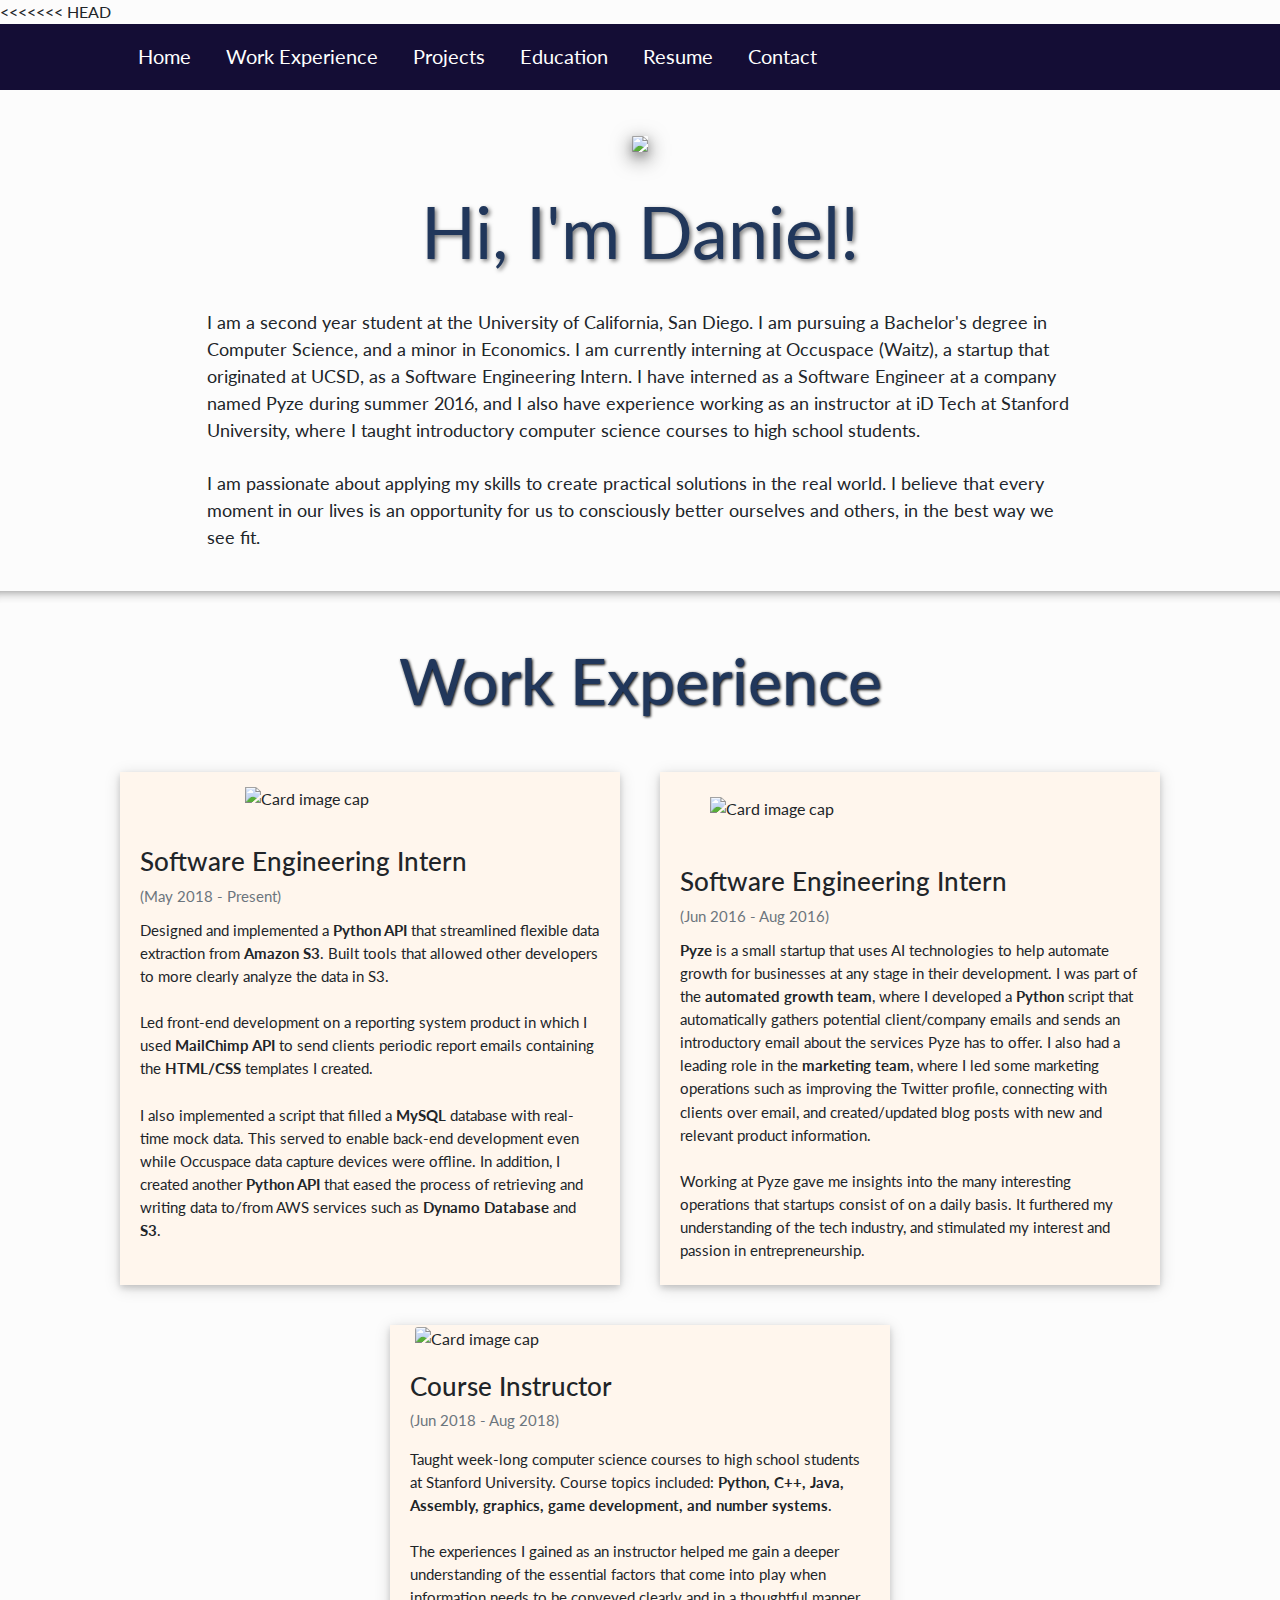
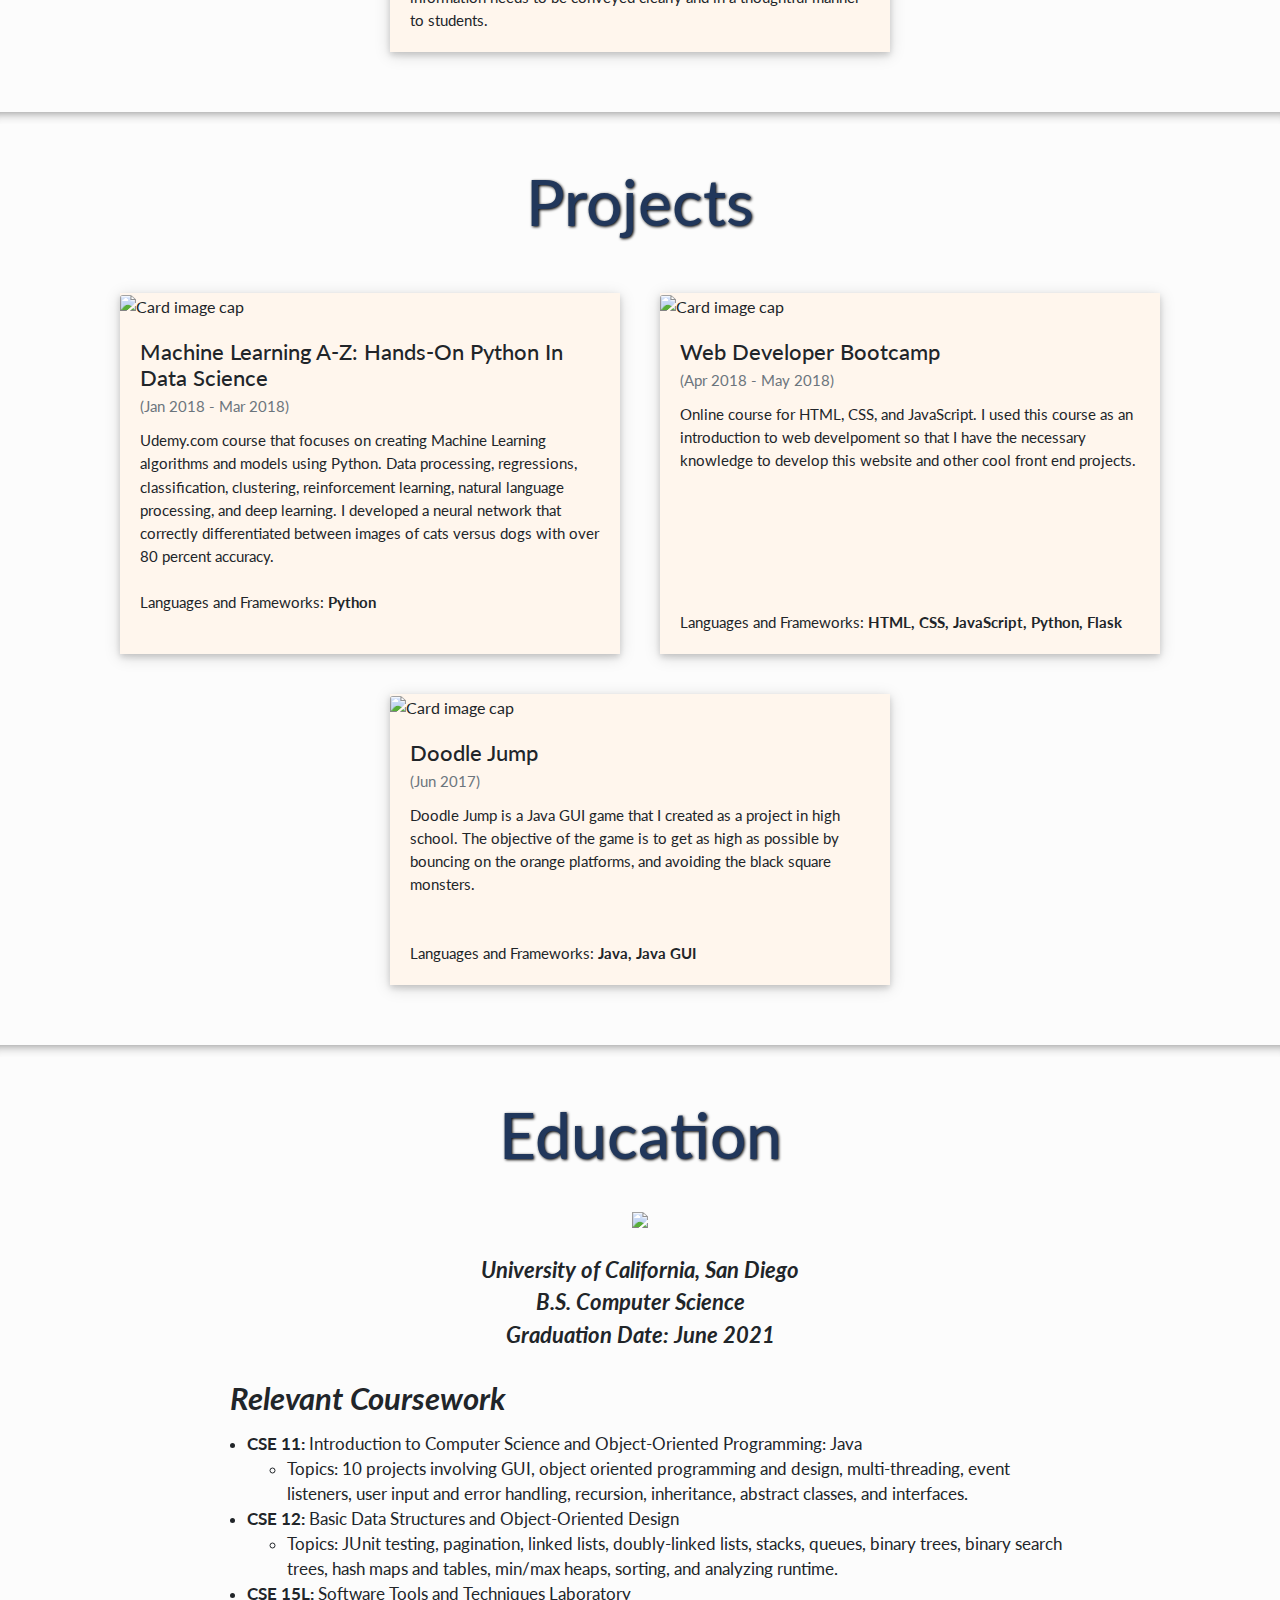
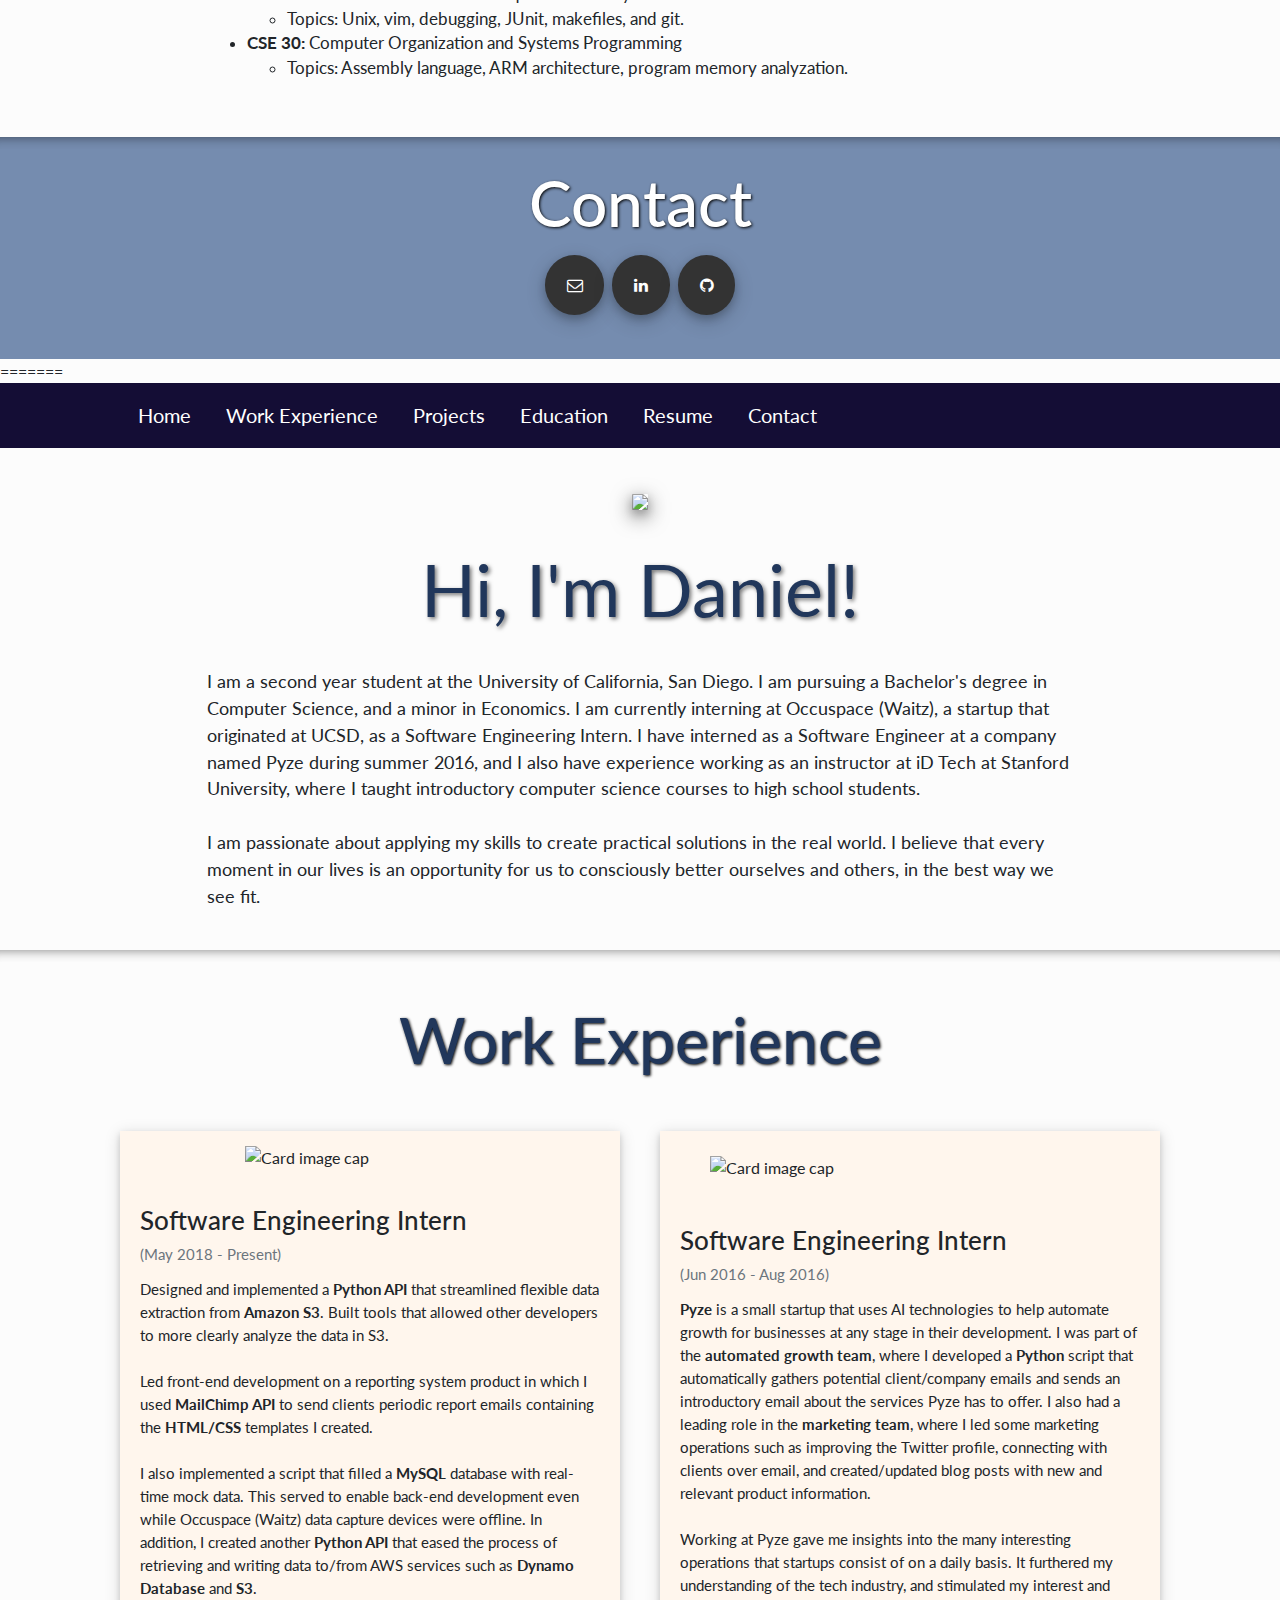
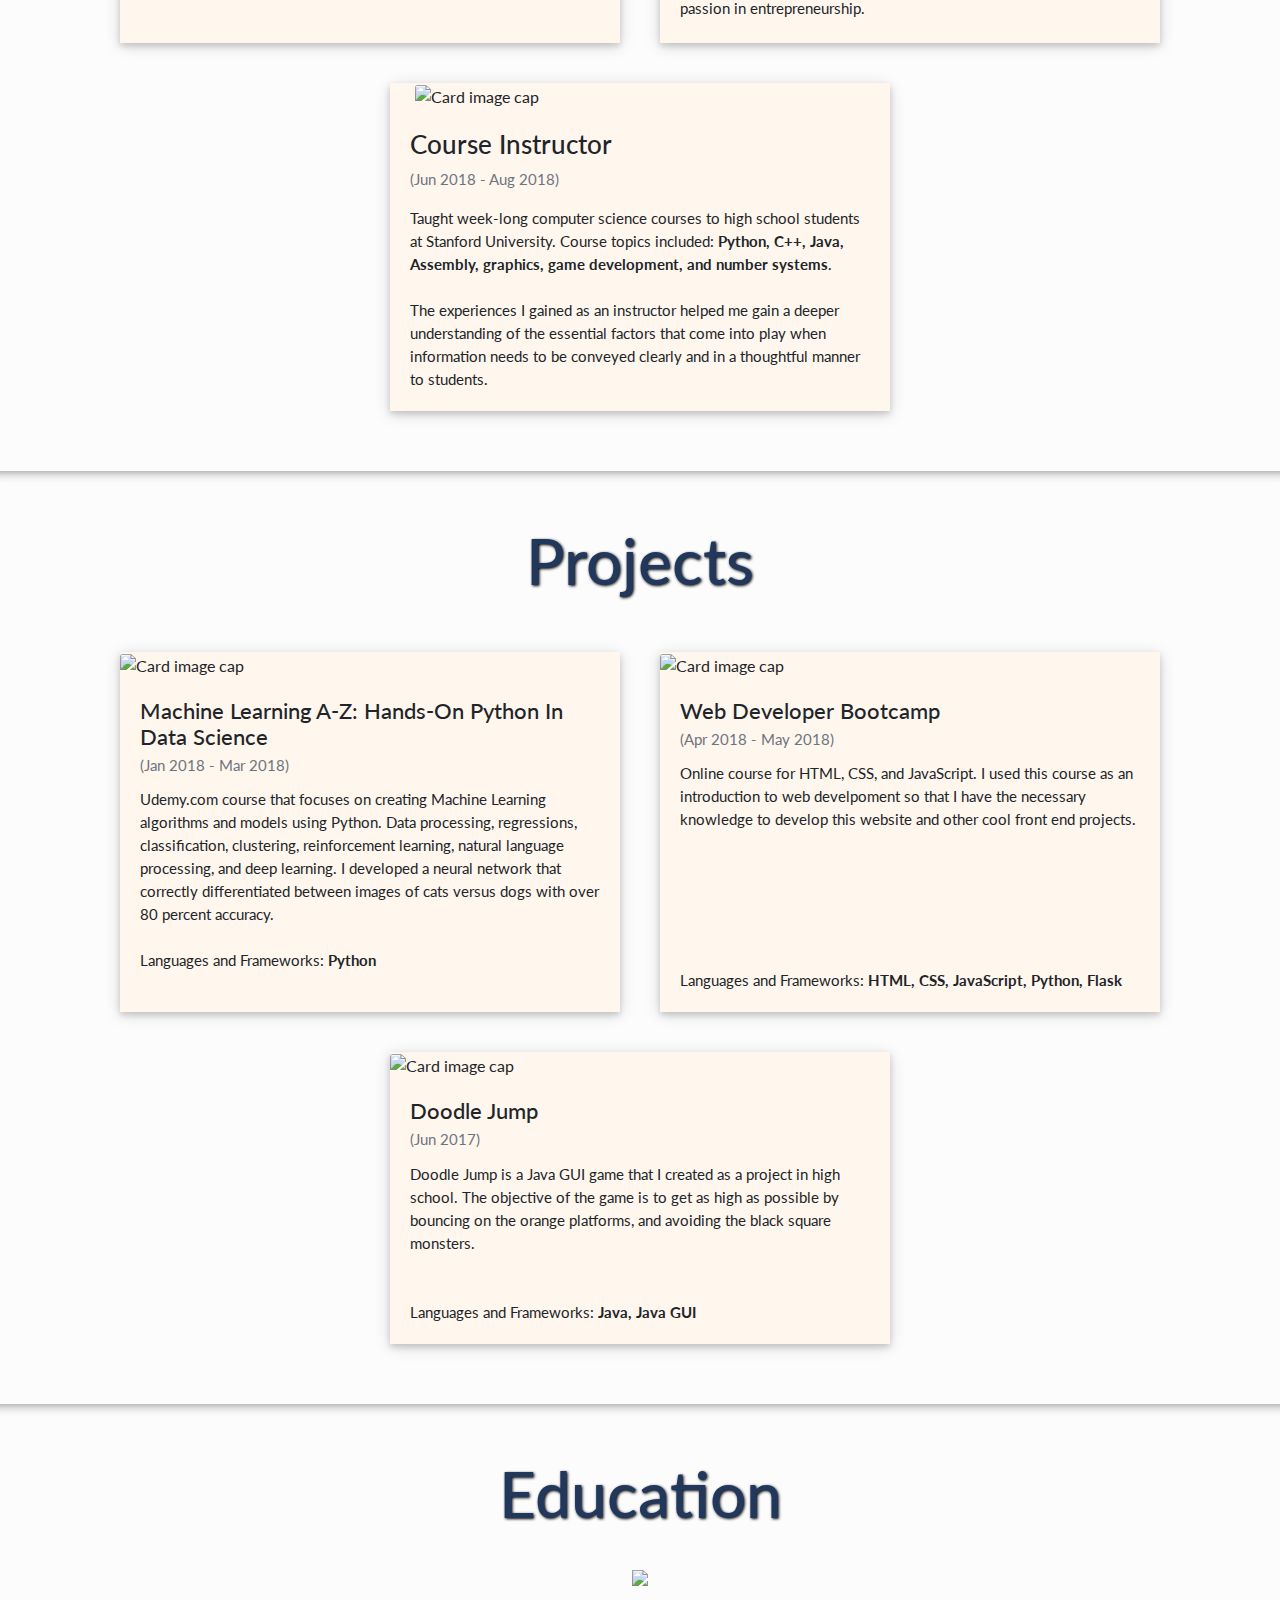
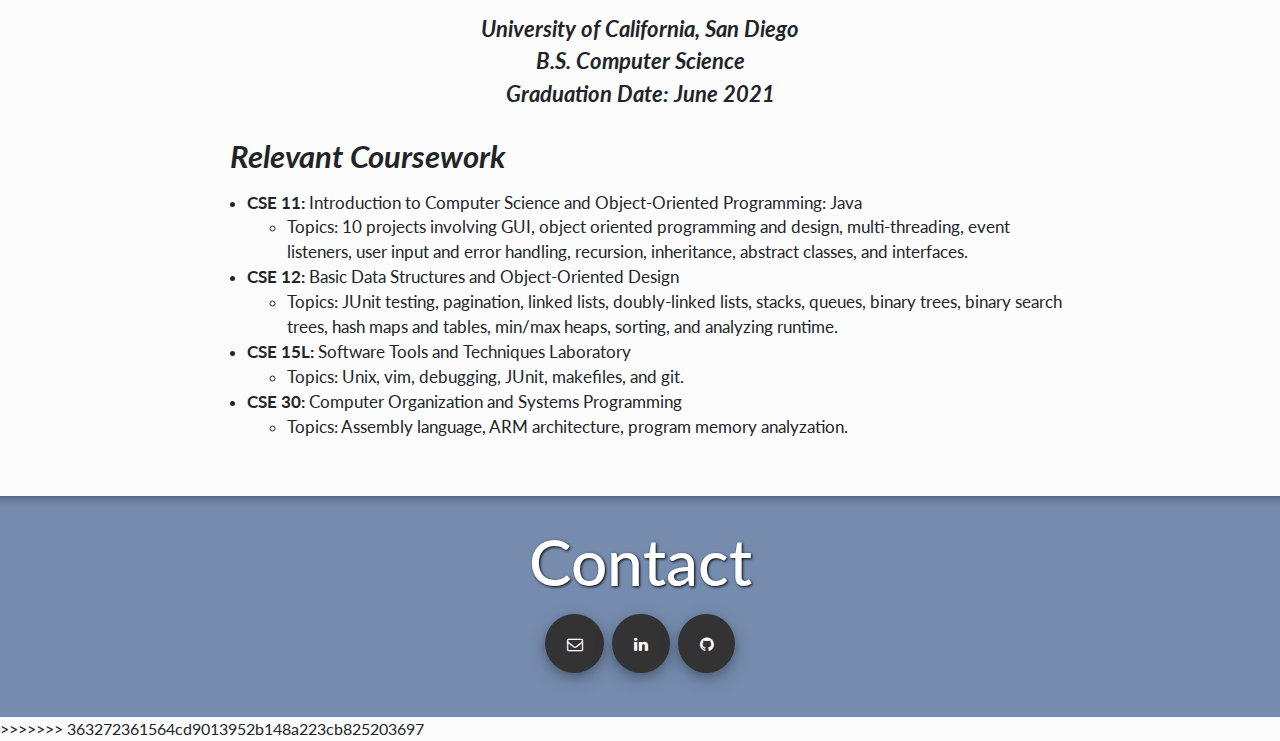
==== commit ac6a9ddd: "modification to clear up waitz/occuspace" ====
--- a/templates/index.html
+++ b/templates/index.html
@@ -1,5 +1,6 @@
-  <!doctype html>
-  <html lang="en">
+<!doctype html>
+<html lang="en">
+<<<<<<< HEAD
     <head>
             <!-- Required meta tags -->
                     <meta charset="utf-8">
@@ -52,7 +53,7 @@
                                                                                                                                                                                                                             <img src="https://image.ibb.co/jv62Nz/IMG_0736.jpg" id="face">
                                                                                                                                                                                                                                         <!-- INTRO -->
                                                                                                                                                                                                                                                     <br><br>
-                                                                                                                                                                                                                                                                <h1>Hi, I'm Daniel!</h1>    
+                                                                                                                                                                                                                                                                <div width="100%" id="hello">Hi, I'm Daniel!</div>  
                                                                                                                                                                                                                                                                             <br>
                                                                                                                                                                                                                                                                                         <div class="container" id="intro">
                                                                                                                                                                                                                                                                                                                 I am a second year student at the University of California, San Diego. I am pursuing a Bachelor's degree in Computer Science, and a minor in Economics. I am currently interning at Occuspace (Waitz), a startup that originated at UCSD, as a Software Engineering Intern. I have interned as a Software Engineer at a company named Pyze during summer 2016, and I also have experience working as an instructor at iD Tech at Stanford University, where I taught introductory computer science courses to high school students.
@@ -62,169 +63,386 @@
                                                                                                                                                                                                                                                                                                                                                                                         </div>
                                                                                                                                                                                                                                                                                                                                                                                                     <br>
                                                                                                                                                                                                                                                                                                                                                                                                                 <hr>
-                                                                                                                                                                                                                                                                                                                                                                                                                            <br><br>
+                                                                                                                                                                                                                                                                                                                                                                                                                            <br>
                                                                                                                                                                                                                                                                                                                                                                                                                                     
                                                                                                                                                                                                                                                                                                                                                                                                                                         <!-- WORK EXPERIENCE -->
                                                                                                                                                                                                                                                                                                                                                                                                                                                     <h2><a name="linktowork"></a>Work Experience</h2>
                                                                                                                                                                                                                                                                                                                                                                                                                                                                     <br>
-
-                                                                                                                                                                                                                                                                                                                                                                                                                                                                                <div class="card waitz">
-                                                                                                                                                                                                                                                                                                                                                                                                                                                                                                        <img class="card-img-top center waitz-img" src="https://image.ibb.co/hvsWFK/name_logo_close_border.png" alt="Card image cap">
-                                                                                                                                                                                                                                                                                                                                                                                                                                                                                                                            <div class="card-body">
-                                                                                                                                                                                                                                                                                                                                                                                                                                                                                                                                                      <h4 class="card-title">Software Engineering Intern</h4>
-                                                                                                                                                                                                                                                                                                                                                                                                                                                                                                                                                                          <p class="card-text">Designed and implemented a <strong>Python API</strong> that streamlined flexible data extraction from <strong>Amazon S3</strong>. Built tools that allowed other developers to more clearly analyze the data in S3. Led front-end development on a reporting system product in which I used <strong>MailChimp API</strong> to send clients periodic report emails containing the <strong>HTML/CSS</strong> templates I created. I also implemented a script that filled a <strong>MySQL</strong> database with real-time mock data. This served to enable back-end development even while Occuspace data capture devices were offline. In addition, I created another <strong>Python API</strong> that eased the process of retrieving and writing data to/from AWS services such as <strong>Dynamo Database</strong> and <strong>S3</strong>.<br><br></p>
-                                                                                                                                                                                                                                                                                                                                                                                                                                                                                                                                                                                            </div>
-                                                                                                                                                                                                                                                                                                                                                                                                                                                                                                                                                                                                                <div class="card-footer">
-                                                                                                                                                                                                                                                                                                                                                                                                                                                                                                                                                                                                                                          <small class="text-muted">May 2018 - Present</small>
-                                                                                                                                                                                                                                                                                                                                                                                                                                                                                                                                                                                                                                                            </div>
-                                                                                                                                                                                                                                                                                                                                                                                                                                                                                                                                                                                                                                                                        </div>
-
-                                                                                                                                                                                                                                                                                                                                                                                                                                                                                                                                                                                                                                                                                    <div class="card-deck" id="card-deck-work">
-                                                                                                                                                                                                                                                                                                                                                                                                                                                                                                                                                                                                                                                                                                          <div class="card" id="card-work-left">
-                                                                                                                                                                                                                                                                                                                                                                                                                                                                                                                                                                                                                                                                                                                                <img class="card-img-top center" id="pyze-img" src="https://pyze.com/wp-content/uploads/2017/11/pyze-horizontal-color-RGB.png" alt="Card image cap">
-                                                                                                                                                                                                                                                                                                                                                                                                                                                                                                                                                                                                                                                                                                                                                    <div class="card-body">
-                                                                                                                                                                                                                                                                                                                                                                                                                                                                                                                                                                                                                                                                                                                                                                              <h4 class="card-title">Software Engineering Intern</h4>
-                                                                                                                                                                                                                                                                                                                                                                                                                                                                                                                                                                                                                                                                                                                                                                                                  <p class="card-text">
-                                                                                                                                                                                                                                                                                                                                                                                                                                                                                                                                                                                                                                                                                                                                                                                                                        <strong>Pyze</strong> is a small startup that uses AI technologies to help automate growth for businesses at any stage in their development. I was part of the <strong>automated growth team</strong>, where I developed a <strong>Python</strong> script that automatically gathers potential client/company emails and sends an introductory email about the services Pyze has to offer. I also had a leading role in the <strong>marketing team</strong>, where I led some marketing operations such as improving the Twitter profile, connecting with clients over email, and created/updated blog posts with new and relevant product information.
-                                                                                                                                                                                                                                                                                                                                                                                                                                                                                                                                                                                                                                                                                                                                                                                                                                                <br><br>
-                                                                                                                                                                                                                                                                                                                                                                                                                                                                                                                                                                                                                                                                                                                                                                                                                                                                        Working at Pyze gave me insights into the many interesting operations that startups consist of on a daily basis. It furthered my understanding of the tech industry, and stimulated my interest and passion in entrepreneurship.
-                                                                                                                                                                                                                                                                                                                                                                                                                                                                                                                                                                                                                                                                                                                                                                                                                                                                                              </p>
-                                                                                                                                                                                                                                                                                                                                                                                                                                                                                                                                                                                                                                                                                                                                                                                                                                                                                                                </div>
-                                                                                                                                                                                                                                                                                                                                                                                                                                                                                                                                                                                                                                                                                                                                                                                                                                                                                                                                    <div class="card-footer">
-                                                                                                                                                                                                                                                                                                                                                                                                                                                                                                                                                                                                                                                                                                                                                                                                                                                                                                                                                              <small class="text-muted">Jun 2016 - Aug 2016</small>
-                                                                                                                                                                                                                                                                                                                                                                                                                                                                                                                                                                                                                                                                                                                                                                                                                                                                                                                                                                                </div>
-                                                                                                                                                                                                                                                                                                                                                                                                                                                                                                                                                                                                                                                                                                                                                                                                                                                                                                                                                                                                  </div>
-                                                                                                                                                                                                                                                                                                                                                                                                                                                                                                                                                                                                                                                                                                                                                                                                                                                                                                                                                                                                                  <div class="card" id="card-work-right">
-                                                                                                                                                                                                                                                                                                                                                                                                                                                                                                                                                                                                                                                                                                                                                                                                                                                                                                                                                                                                                                        <img class="card-img-top center" id="idtech-img" src="https://momstart.com/wp-content/uploads/2018/03/iD-Tech-Company-Logo-Tagline.png" alt="Card image cap">
-                                                                                                                                                                                                                                                                                                                                                                                                                                                                                                                                                                                                                                                                                                                                                                                                                                                                                                                                                                                                                                                            <div class="card-body">
-                                                                                                                                                                                                                                                                                                                                                                                                                                                                                                                                                                                                                                                                                                                                                                                                                                                                                                                                                                                                                                                                                      <h4 class="card-title">Course Instructor</h4>
-                                                                                                                                                                                                                                                                                                                                                                                                                                                                                                                                                                                                                                                                                                                                                                                                                                                                                                                                                                                                                                                                                                          <p class="card-text"><p class="card-text">Taught week-long computer science courses to high school students at Stanford University. Course topics included: <strong>Python, C++, Java, Assembly, graphics, game development, and number systems</strong>. <br><br>The experiences I gained as an instructor helped me gain a deeper understanding of the essential factors that come into play when information needs to be conveyed clearly and in a thoughtful manner to students.</p>
-                                                                                                                                                                                                                                                                                                                                                                                                                                                                                                                                                                                                                                                                                                                                                                                                                                                                                                                                                                                                                                                                                                                            </div>
-                                                                                                                                                                                                                                                                                                                                                                                                                                                                                                                                                                                                                                                                                                                                                                                                                                                                                                                                                                                                                                                                                                                                                <div class="card-footer">
-                                                                                                                                                                                                                                                                                                                                                                                                                                                                                                                                                                                                                                                                                                                                                                                                                                                                                                                                                                                                                                                                                                                                                                          <small class="text-muted">Jun 2018 - Aug 2018</small>
-                                                                                                                                                                                                                                                                                                                                                                                                                                                                                                                                                                                                                                                                                                                                                                                                                                                                                                                                                                                                                                                                                                                                                                                            </div>
-                                                                                                                                                                                                                                                                                                                                                                                                                                                                                                                                                                                                                                                                                                                                                                                                                                                                                                                                                                                                                                                                                                                                                                                                              </div>
-                                                                                                                                                                                                                                                                                                                                                                                                                                                                                                                                                                                                                                                                                                                                                                                                                                                                                                                                                                                                                                                                                                                                                                                                                        </div>
-
-                                                                                                                                                                                                                                                                                                                                                                                                                                                                                                                                                                                                                                                                                                                                                                                                                                                                                                                                                                                                                                                                                                                                                                                                                                    <br>
-                                                                                                                                                                                                                                                                                                                                                                                                                                                                                                                                                                                                                                                                                                                                                                                                                                                                                                                                                                                                                                                                                                                                                                                                                                                <hr>
-                                                                                                                                                                                                                                                                                                                                                                                                                                                                                                                                                                                                                                                                                                                                                                                                                                                                                                                                                                                                                                                                                                                                                                                                                                                            <br><br>
-
-                                                                                                                                                                                                                                                                                                                                                                                                                                                                                                                                                                                                                                                                                                                                                                                                                                                                                                                                                                                                                                                                                                                                                                                                                                                                        <!-- PROJECTS -->
-                                                                                                                                                                                                                                                                                                                                                                                                                                                                                                                                                                                                                                                                                                                                                                                                                                                                                                                                                                                                                                                                                                                                                                                                                                                                                    <h2><a name="linktoprojects"></a>Projects</h2>
-                                                                                                                                                                                                                                                                                                                                                                                                                                                                                                                                                                                                                                                                                                                                                                                                                                                                                                                                                                                                                                                                                                                                                                                                                                                                                                    <br>
-
-                                                                                                                                                                                                                                                                                                                                                                                                                                                                                                                                                                                                                                                                                                                                                                                                                                                                                                                                                                                                                                                                                                                                                                                                                                                                                                                <div class="card-deck" id="card-deck-projects">
-                                                                                                                                                                                                                                                                                                                                                                                                                                                                                                                                                                                                                                                                                                                                                                                                                                                                                                                                                                                                                                                                                                                                                                                                                                                                                                                                  <div class="card">
-                                                                                                                                                                                                                                                                                                                                                                                                                                                                                                                                                                                                                                                                                                                                                                                                                                                                                                                                                                                                                                                                                                                                                                                                                                                                                                                                                    <img class="card-img-top" src="https://udemy-images.udemy.com/course/750x422/950390_270f_3.jpg" alt="Card image cap">
-                                                                                                                                                                                                                                                                                                                                                                                                                                                                                                                                                                                                                                                                                                                                                                                                                                                                                                                                                                                                                                                                                                                                                                                                                                                                                                                                                                    <div class="card-body">
-                                                                                                                                                                                                                                                                                                                                                                                                                                                                                                                                                                                                                                                                                                                                                                                                                                                                                                                                                                                                                                                                                                                                                                                                                                                                                                                                                                                          <h5 class="card-title">Machine Learning A-Z: Hands-On Python In Data Science</h5>
-                                                                                                                                                                                                                                                                                                                                                                                                                                                                                                                                                                                                                                                                                                                                                                                                                                                                                                                                                                                                                                                                                                                                                                                                                                                                                                                                                                                                          <p class="card-text">Udemy.com course that focuses on creating Machine
-                                                                                                                                                                                                                                                                                                                                                                                                                                                                                                                                                                                                                                                                                                                                                                                                                                                                                                                                                                                                                                                                                                                                                                                                                                                                                                                                                                                                                                    Learning algorithms and models using Python. Data processing, regressions, classification, clustering, reinforcement
-                                                                                                                                                                                                                                                                                                                                                                                                                                                                                                                                                                                                                                                                                                                                                                                                                                                                                                                                                                                                                                                                                                                                                                                                                                                                                                                                                                                                                                                                learning, natural language processing, and deep learning. I developed a neural network that correctly differentiated between images of cats versus dogs with over 80 percent accuracy.
-
-                                                                                                                                                                                                                                                                                                                                                                                                                                                                                                                                                                                                                                                                                                                                                                                                                                                                                                                                                                                                                                                                                                                                                                                                                                                                                                                                                                                                                                                                                            <br><br>
-
-                                                                                                                                                                                                                                                                                                                                                                                                                                                                                                                                                                                                                                                                                                                                                                                                                                                                                                                                                                                                                                                                                                                                                                                                                                                                                                                                                                                                                                                                                                                        Languages and Frameworks: <strong>Python</strong>
-                                                                                                                                                                                                                                                                                                                                                                                                                                                                                                                                                                                                                                                                                                                                                                                                                                                                                                                                                                                                                                                                                                                                                                                                                                                                                                                                                                                                                                                                                                                                                </p>
-                                                                                                                                                                                                                                                                                                                                                                                                                                                                                                                                                                                                                                                                                                                                                                                                                                                                                                                                                                                                                                                                                                                                                                                                                                                                                                                                                                                                                                                                                                                                                                </div>
-                                                                                                                                                                                                                                                                                                                                                                                                                                                                                                                                                                                                                                                                                                                                                                                                                                                                                                                                                                                                                                                                                                                                                                                                                                                                                                                                                                                                                                                                                                                                                                                <div class="card-footer">
-                                                                                                                                                                                                                                                                                                                                                                                                                                                                                                                                                                                                                                                                                                                                                                                                                                                                                                                                                                                                                                                                                                                                                                                                                                                                                                                                                                                                                                                                                                                                                                                                      <small class="text-muted">Jan 2018 - Mar 2018</small>
-                                                                                                                                                                                                                                                                                                                                                                                                                                                                                                                                                                                                                                                                                                                                                                                                                                                                                                                                                                                                                                                                                                                                                                                                                                                                                                                                                                                                                                                                                                                                                                                                                    </div>
-                                                                                                                                                                                                                                                                                                                                                                                                                                                                                                                                                                                                                                                                                                                                                                                                                                                                                                                                                                                                                                                                                                                                                                                                                                                                                                                                                                                                                                                                                                                                                                                                                                  </div>
-                                                                                                                                                                                                                                                                                                                                                                                                                                                                                                                                                                                                                                                                                                                                                                                                                                                                                                                                                                                                                                                                                                                                                                                                                                                                                                                                                                                                                                                                                                                                                                                                                                              <div class="card">
-                                                                                                                                                                                                                                                                                                                                                                                                                                                                                                                                                                                                                                                                                                                                                                                                                                                                                                                                                                                                                                                                                                                                                                                                                                                                                                                                                                                                                                                                                                                                                                                                                                                                <img class="card-img-top" src="https://udemy-images.udemy.com/course/750x422/625204_436a_2.jpg" alt="Card image cap">
-                                                                                                                                                                                                                                                                                                                                                                                                                                                                                                                                                                                                                                                                                                                                                                                                                                                                                                                                                                                                                                                                                                                                                                                                                                                                                                                                                                                                                                                                                                                                                                                                                                                                                <div class="card-body">
-                                                                                                                                                                                                                                                                                                                                                                                                                                                                                                                                                                                                                                                                                                                                                                                                                                                                                                                                                                                                                                                                                                                                                                                                                                                                                                                                                                                                                                                                                                                                                                                                                                                                                                      <h5 class="card-title">Web Developer Bootcamp</h5>
-                                                                                                                                                                                                                                                                                                                                                                                                                                                                                                                                                                                                                                                                                                                                                                                                                                                                                                                                                                                                                                                                                                                                                                                                                                                                                                                                                                                                                                                                                                                                                                                                                                                                                                                      <p class="card-text">Online course for HTML, CSS, JavaScript, and more that I have yet to learn. I used this course to bring  me up to speed with web development technologies enough to develop this website.
-
-                                                                                                                                                                                                                                                                                                                                                                                                                                                                                                                                                                                                                                                                                                                                                                                                                                                                                                                                                                                                                                                                                                                                                                                                                                                                                                                                                                                                                                                                                                                                                                                                                                                                                                                                      <br><br><br><br><br><br><br>
-                                                                                                                                                                                                                                                                                                                                                                                                                                                                                                                                                                                                                                                                                                                                                                                                                                                                                                                                                                                                                                                                                                                                                                                                                                                                                                                                                                                                                                                                                                                                                                                                                                                                                                                                                      
-                                                                                                                                                                                                                                                                                                                                                                                                                                                                                                                                                                                                                                                                                                                                                                                                                                                                                                                                                                                                                                                                                                                                                                                                                                                                                                                                                                                                                                                                                                                                                                                                                                                                                                                                                      Languages and Frameworks: <strong>HTML, CSS, JavaScript, Python, Flask</strong>
-                                                                                                                                                                                                                                                                                                                                                                                                                                                                                                                                                                                                                                                                                                                                                                                                                                                                                                                                                                                                                                                                                                                                                                                                                                                                                                                                                                                                                                                                                                                                                                                                                                                                                                                                                                    </p>
-                                                                                                                                                                                                                                                                                                                                                                                                                                                                                                                                                                                                                                                                                                                                                                                                                                                                                                                                                                                                                                                                                                                                                                                                                                                                                                                                                                                                                                                                                                                                                                                                                                                                                                                                                                                    </div>
-                                                                                                                                                                                                                                                                                                                                                                                                                                                                                                                                                                                                                                                                                                                                                                                                                                                                                                                                                                                                                                                                                                                                                                                                                                                                                                                                                                                                                                                                                                                                                                                                                                                                                                                                                                                                    <div class="card-footer">
-                                                                                                                                                                                                                                                                                                                                                                                                                                                                                                                                                                                                                                                                                                                                                                                                                                                                                                                                                                                                                                                                                                                                                                                                                                                                                                                                                                                                                                                                                                                                                                                                                                                                                                                                                                                                                          <small class="text-muted">Apr 2018 - Present</small>
-                                                                                                                                                                                                                                                                                                                                                                                                                                                                                                                                                                                                                                                                                                                                                                                                                                                                                                                                                                                                                                                                                                                                                                                                                                                                                                                                                                                                                                                                                                                                                                                                                                                                                                                                                                                                                                        </div>
-                                                                                                                                                                                                                                                                                                                                                                                                                                                                                                                                                                                                                                                                                                                                                                                                                                                                                                                                                                                                                                                                                                                                                                                                                                                                                                                                                                                                                                                                                                                                                                                                                                                                                                                                                                                                                                                      </div>
-
-                                                                                                                                                                                                                                                                                                                                                                                                                                                                                                                                                                                                                                                                                                                                                                                                                                                                                                                                                                                                                                                                                                                                                                                                                                                                                                                                                                                                                                                                                                                                                                                                                                                                                                                                                                                                                                                                  <div class="card">
-                                                                                                                                                                                                                                                                                                                                                                                                                                                                                                                                                                                                                                                                                                                                                                                                                                                                                                                                                                                                                                                                                                                                                                                                                                                                                                                                                                                                                                                                                                                                                                                                                                                                                                                                                                                                                                                                                    <!-- <img class="card-img-top" id="doodle-img" src="https://preview.ibb.co/mg4Wbn/doodlejump2.png" alt="Card image cap"> -->
-                                                                                                                                                                                                                                                                                                                                                                                                                                                                                                                                                                                                                                                                                                                                                                                                                                                                                                                                                                                                                                                                                                                                                                                                                                                                                                                                                                                                                                                                                                                                                                                                                                                                                                                                                                                                                                                                                                    <!-- <img class="card-img-top" id="doodle-img" src="https://preview.ibb.co/fTPabx/Screen_Shot_2018_04_21_at_1_44_33_PM.png" alt="Card image cap"> -->
-                                                                                                                                                                                                                                                                                                                                                                                                                                                                                                                                                                                                                                                                                                                                                                                                                                                                                                                                                                                                                                                                                                                                                                                                                                                                                                                                                                                                                                                                                                                                                                                                                                                                                                                                                                                                                                                                                                                    <img class="card-img-top" id="doodle-img" src="https://image.ibb.co/iVVRic/Screen_Shot_2018_04_21_at_1_50_02_PM.png" alt="Card image cap">
-                                                                                                                                                                                                                                                                                                                                                                                                                                                                                                                                                                                                                                                                                                                                                                                                                                                                                                                                                                                                                                                                                                                                                                                                                                                                                                                                                                                                                                                                                                                                                                                                                                                                                                                                                                                                                                                                                                                                    <div class="card-body">
-                                                                                                                                                                                                                                                                                                                                                                                                                                                                                                                                                                                                                                                                                                                                                                                                                                                                                                                                                                                                                                                                                                                                                                                                                                                                                                                                                                                                                                                                                                                                                                                                                                                                                                                                                                                                                                                                                                                                                          <h5 class="card-title">Doodle Jump</h5>
-                                                                                                                                                                                                                                                                                                                                                                                                                                                                                                                                                                                                                                                                                                                                                                                                                                                                                                                                                                                                                                                                                                                                                                                                                                                                                                                                                                                                                                                                                                                                                                                                                                                                                                                                                                                                                                                                                                                                                                          <p class="card-text">
-                                                                                                                                                                                                                                                                                                                                                                                                                                                                                                                                                                                                                                                                                                                                                                                                                                                                                                                                                                                                                                                                                                                                                                                                                                                                                                                                                                                                                                                                                                                                                                                                                                                                                                                                                                                                                                                                                                                                                                                            Doodle Jump is a Java GUI game that I created as a project in high school. The objective of the game is to get as high as possible by bouncing on the orange platforms, and avoiding the black square monsters.
-
-                                                                                                                                                                                                                                                                                                                                                                                                                                                                                                                                                                                                                                                                                                                                                                                                                                                                                                                                                                                                                                                                                                                                                                                                                                                                                                                                                                                                                                                                                                                                                                                                                                                                                                                                                                                                                                                                                                                                                                                                                <br><br><br>
-
-                                                                                                                                                                                                                                                                                                                                                                                                                                                                                                                                                                                                                                                                                                                                                                                                                                                                                                                                                                                                                                                                                                                                                                                                                                                                                                                                                                                                                                                                                                                                                                                                                                                                                                                                                                                                                                                                                                                                                                                                                                    Languages and Frameworks: <strong>Java, Java GUI</strong>
-                                                                                                                                                                                                                                                                                                                                                                                                                                                                                                                                                                                                                                                                                                                                                                                                                                                                                                                                                                                                                                                                                                                                                                                                                                                                                                                                                                                                                                                                                                                                                                                                                                                                                                                                                                                                                                                                                                                                                                                                                                                      </p>
-                                                                                                                                                                                                                                                                                                                                                                                                                                                                                                                                                                                                                                                                                                                                                                                                                                                                                                                                                                                                                                                                                                                                                                                                                                                                                                                                                                                                                                                                                                                                                                                                                                                                                                                                                                                                                                                                                                                                                                                                                                                                    </div>
-                                                                                                                                                                                                                                                                                                                                                                                                                                                                                                                                                                                                                                                                                                                                                                                                                                                                                                                                                                                                                                                                                                                                                                                                                                                                                                                                                                                                                                                                                                                                                                                                                                                                                                                                                                                                                                                                                                                                                                                                                                                                                    <div class="card-footer">
-                                                                                                                                                                                                                                                                                                                                                                                                                                                                                                                                                                                                                                                                                                                                                                                                                                                                                                                                                                                                                                                                                                                                                                                                                                                                                                                                                                                                                                                                                                                                                                                                                                                                                                                                                                                                                                                                                                                                                                                                                                                                                                          <small class="text-muted">Jun 2017</small>
-                                                                                                                                                                                                                                                                                                                                                                                                                                                                                                                                                                                                                                                                                                                                                                                                                                                                                                                                                                                                                                                                                                                                                                                                                                                                                                                                                                                                                                                                                                                                                                                                                                                                                                                                                                                                                                                                                                                                                                                                                                                                                                                        </div>
-                                                                                                                                                                                                                                                                                                                                                                                                                                                                                                                                                                                                                                                                                                                                                                                                                                                                                                                                                                                                                                                                                                                                                                                                                                                                                                                                                                                                                                                                                                                                                                                                                                                                                                                                                                                                                                                                                                                                                                                                                                                                                                                                      </div>
-                                                                                                                                                                                                                                                                                                                                                                                                                                                                                                                                                                                                                                                                                                                                                                                                                                                                                                                                                                                                                                                                                                                                                                                                                                                                                                                                                                                                                                                                                                                                                                                                                                                                                                                                                                                                                                                                                                                                                                                                                                                                                                                                                </div>  
-
-                                                                                                                                                                                                                                                                                                                                                                                                                                                                                                                                                                                                                                                                                                                                                                                                                                                                                                                                                                                                                                                                                                                                                                                                                                                                                                                                                                                                                                                                                                                                                                                                                                                                                                                                                                                                                                                                                                                                                                                                                                                                                                                                                            <br>
-                                                                                                                                                                                                                                                                                                                                                                                                                                                                                                                                                                                                                                                                                                                                                                                                                                                                                                                                                                                                                                                                                                                                                                                                                                                                                                                                                                                                                                                                                                                                                                                                                                                                                                                                                                                                                                                                                                                                                                                                                                                                                                                                                                        <hr>
-                                                                                                                                                                                                                                                                                                                                                                                                                                                                                                                                                                                                                                                                                                                                                                                                                                                                                                                                                                                                                                                                                                                                                                                                                                                                                                                                                                                                                                                                                                                                                                                                                                                                                                                                                                                                                                                                                                                                                                                                                                                                                                                                                                                    <br><br>
-
-                                                                                                                                                                                                                                                                                                                                                                                                                                                                                                                                                                                                                                                                                                                                                                                                                                                                                                                                                                                                                                                                                                                                                                                                                                                                                                                                                                                                                                                                                                                                                                                                                                                                                                                                                                                                                                                                                                                                                                                                                                                                                                                                                                                                <!-- EDUCATION -->
-                                                                                                                                                                                                                                                                                                                                                                                                                                                                                                                                                                                                                                                                                                                                                                                                                                                                                                                                                                                                                                                                                                                                                                                                                                                                                                                                                                                                                                                                                                                                                                                                                                                                                                                                                                                                                                                                                                                                                                                                                                                                                                                                                                                                            <h2><a name="linktoeducation"></a>Education</h2>
-                                                                                                                                                                                                                                                                                                                                                                                                                                                                                                                                                                                                                                                                                                                                                                                                                                                                                                                                                                                                                                                                                                                                                                                                                                                                                                                                                                                                                                                                                                                                                                                                                                                                                                                                                                                                                                                                                                                                                                                                                                                                                                                                                                                                                            <br>
-                                                                                                                                                                                                                                                                                                                                                                                                                                                                                                                                                                                                                                                                                                                                                                                                                                                                                                                                                                                                                                                                                                                                                                                                                                                                                                                                                                                                                                                                                                                                                                                                                                                                                                                                                                                                                                                                                                                                                                                                                                                                                                                                                                                                                                            <div>
-                                                                                                                                                                                                                                                                                                                                                                                                                                                                                                                                                                                                                                                                                                                                                                                                                                                                                                                                                                                                                                                                                                                                                                                                                                                                                                                                                                                                                                                                                                                                                                                                                                                                                                                                                                                                                                                                                                                                                                                                                                                                                                                                                                                                                                                                    <img id="ucsd-img" src="https://upload.wikimedia.org/wikipedia/en/thumb/4/44/University_of_California%2C_San_Diego_seal.svg/316px-University_of_California%2C_San_Diego_seal.svg.png">
-                                                                                                                                                                                                                                                                                                                                                                                                                                                                                                                                                                                                                                                                                                                                                                                                                                                                                                                                                                                                                                                                                                                                                                                                                                                                                                                                                                                                                                                                                                                                                                                                                                                                                                                                                                                                                                                                                                                                                                                                                                                                                                                                                                                                                                                                                        <br><br>
-                                                                                                                                                                                                                                                                                                                                                                                                                                                                                                                                                                                                                                                                                                                                                                                                                                                                                                                                                                                                                                                                                                                                                                                                                                                                                                                                                                                                                                                                                                                                                                                                                                                                                                                                                                                                                                                                                                                                                                                                                                                                                                                                                                                                                                                                                                            <em class="school_and_major">University of California, San Diego <br>
-                                                                                                                                                                                                                                                                                                                                                                                                                                                                                                                                                                                                                                                                                                                                                                                                                                                                                                                                                                                                                                                                                                                                                                                                                                                                                                                                                                                                                                                                                                                                                                                                                                                                                                                                                                                                                                                                                                                                                                                                                                                                                                                                                                                                                                                                                                                                    B.S. Computer Science <br>
-                                                                                                                                                                                                                                                                                                                                                                                                                                                                                                                                                                                                                                                                                                                                                                                                                                                                                                                                                                                                                                                                                                                                                                                                                                                                                                                                                                                                                                                                                                                                                                                                                                                                                                                                                                                                                                                                                                                                                                                                                                                                                                                                                                                                                                                                                                                                                        Graduation Date: June 2021</em>
-                                                                                                                                                                                                                                                                                                                                                                                                                                                                                                                                                                                                                                                                                                                                                                                                                                                                                                                                                                                                                                                                                                                                                                                                                                                                                                                                                                                                                                                                                                                                                                                                                                                                                                                                                                                                                                                                                                                                                                                                                                                                                                                                                                                                                                                                                                                                                                    </div>  
-                                                                                                                                                                                                                                                                                                                                                                                                                                                                                                                                                                                                                                                                                                                                                                                                                                                                                                                                                                                                                                                                                                                                                                                                                                                                                                                                                                                                                                                                                                                                                                                                                                                                                                                                                                                                                                                                                                                                                                                                                                                                                                                                                                                                                                                                                                                                                                                    <br>
-                                                                                                                                                                                                                                                                                                                                                                                                                                                                                                                                                                                                                                                                                                                                                                                                                                                                                                                                                                                                                                                                                                                                                                                                                                                                                                                                                                                                                                                                                                                                                                                                                                                                                                                                                                                                                                                                                                                                                                                                                                                                                                                                                                                                                                                                                                                                                                                                        <div class="container">
-                                                                                                                                                                                                                                                                                                                                                                                                                                                                                                                                                                                                                                                                                                                                                                                                                                                                                                                                                                                                                                                                                                                                                                                                                                                                                                                                                                                                                                                                                                                                                                                                                                                                                                                                                                                                                                                                                                                                                                                                                                                                                                                                                                                                                                                                                                                                                                                                                                    <div id="coursework">Relevant Coursework</div>
-                                                                                                                                                                                                                                                                                                                                                                                                                                                                                                                                                                                                                                                                                                                                                                                                                                                                                                                                                                                                                                                                                                                                                                                                                                                                                                                                                                                                                                                                                                                                                                                                                                                                                                                                                                                                                                                                                                                                                                                                                                                                                                                                                                                                                                                                                                                                                                                                                                                            <ul>
-                                                                                                                                                                                                                                                                                                                                                                                                                                                                                                                                                                                                                                                                                                                                                                                                                                                                                                                                                                                                                                                                                                                                                                                                                                                                                                                                                                                                                                                                                                                                                                                                                                                                                                                                                                                                                                                                                                                                                                                                                                                                                                                                                                                                                                                                                                                                                                                                                                                                                            <li><strong>CSE 11: </strong>Introduction to Computer Science and Object-Oriented Programming: Java 
-                                                                                                                                                                                                                                                                                                                                                                                                                                                                                                                                                                                                                                                                                                                                                                                                                                                                                                                                                                                                                                                                                                                                                                                                                                                                                                                                                                                                                                                                                                                                                                                                                                                                                                                                                                                                                                                                                                                                                                                                                                                                                                                                                                                                                                                                                                                                                                                                                                                                                                                            <ul>
-                                                                                                                                                                                                                                                                                                                                                                                                                                                                                                                                                                                                                                                                                                                                                                                                                                                                                                                                                                                                                                                                                                                                                                                                                                                                                                                                                                                                                                                                                                                                                                                                                                                                                                                                                                                                                                                                                                                                                                                                                                                                                                                                                                                                                                                                                                                                                                                                                                                                                                                                                                    <li>Topics: 10 projects involving GUI, object oriented programming and design, multi-threading, event
-                                                                                                                                                                                                                                                                                                                                                                                                                                                                                                                                                                                                                                                                                                                                                                                                                                                                                                                                                                                                                                                                                                                                                                                                                                                                                                                                                                                                                                                                                                                                                                                                                                                                                                                                                                                                                                                                                                                                                                                                                                                                                                                                                                                                                                                                                                                                                                                                                                                                                                                                                                                                            listeners, user input and error handling, recursion, inheritance, abstract classes, and interfaces.</li>
-                                                                                                                                                                                                                                                                                                                                                                                                                                                                                                                                                                                                                                                                                                                                                                                                                                                                                                                                                                                                                                                                                                                                                                                                                                                                                                                                                                                                                                                                                                                                                                                                                                                                                                                                                                                                                                                                                                                                                                                                                                                                                                                                                                                                                                                                                                                                                                                                                                                                                                                                                                                                                                            </ul>
-                                                                                                                                                                                                                                                                                                                                                                                                                                                                                                                                                                                                                                                                                                                                                                                                                                                                                                                                                                                                                                                                                                                                                                                                                                                                                                                                                                                                                                                                                                                                                                                                                                                                                                                                                                                                                                                                                                                                                                                                                                                                                                                                                                                                                                                                                                                                                                                                                                                                                                                                                                                                                                                                        </li>
-                                                                                                                                                                                                                                                                                                                                                                                                                                                                                                                                                                                                                                                                                                                                                                                                                                                                                                                                                                                                                                                                                                                                                                                                                                                                                                                                                                                                                                                                                                                                                                                                                                                                                                                                                                                                                                                                                                                                                                                                                                                                                                                                                                                                                                                                                                                                                                                                                                                                                                                                                                                                                                                                                                    <li><strong>CSE 12: </strong>Basic Data Structures and Object-Oriented Design
-                                                                                                                                                                                                                                                                                                                                                                                                                                                                                                                                                                                                                                                                                                                                                                                                                                                                                                                                                                                                                                                                                                                                                                                                                                                                                                                                                                                                                                                                                                                                                                                                                                                                                                                                                                                                                                                                                                                                                                                                                                                                                                                                                                                                                                                                                                                                                                                                                                                                                                                                                                                                                                                                                                                                    <ul>
-                                                                                                                                                                                                                                                                                                                                                                                                                                                                                                                                                                                                                                                                                                                                                                                                                                                                                                                                                                                                                                                                                                                                                                                                                                                                                                                                                                                                                                                                                                                                                                                                                                                                                                                                                                                                                                                                                                                                                                                                                                                                                                                                                                                                                                                                                                                                                                                                                                                                                                                                                                                                                                                                                                                                                                            <li>Topics: JUnit testing, pagination, linked lists, doubly-linked lists, stacks, queues, binary trees, binary search trees, hash maps and tables, min/max heaps, sorting, and analyzing runtime.</li>
-                                                                                                                                                                                                                                                                                                                                                                                                                                                                                                                                                                                                                                                                                                                                                                                                                                                                                                                                                                                                                                                                                                                                                                                                                                                                                                                                                                                                                                                                                                                                                                                                                                                                                                                                                                                                                                                                                                                                                                                                                                                                                                                                                                                                                                                                                                                                                                                                                                                                                                                                                                                                                                                                                                                                                                                                            </ul>
-                                                                                                                                                                                                                                                                                                                                                                                                                                                                                                                                                                                                                                                                                                                                                                                                                                                                                                                                                                                                                                                                                                                                                                                                                                                                                                                                                                                                                                                                                                                                                                                                                                                                                                                                                                                                                                                                                                                                                                                                                                                                                                                                                                                                                                                                                                                                                                                                                                                                                                                                                                                                                                                                                                                                                                                                                                        </li>
-                                                                                                                                                                                                                                                                                                                                                                                                                                                                                                                                                                                                                                                                                                                                                                                                                                                                                                                                                                                                                                                                                                                                                                                                                                                                                                                                                                                                                                                                                                                                                                                                                                                                                                                                                                                                                                                                                                                                                                                                                                                                                                                                                                                                                                                                                                                                                                                                                                                                                                                                                                                                                                                                                                                                                                                                                                                                    <li><strong>CSE 15L: </strong>Software Tools and Techniques Laboratory
-                                                                                                                                                                                                                                                                                                                                                                                                                                                                                                                                                                                                                                                                                                                                                                                                                                                                                                                                                                                                                                                                                                                                                                                                                                                                                                                                                                                                                                                                                                                                                                                                                                                                                                                                                                                                                                                                                                                                                                                                                                                                                                                                                                                                                                                                                                                                                                                                                                                                                                                                                                                                                                                                                                                                                                                                                                                                                                    <ul>
-                                                                                                                                                                                                                                                                                                                                                                                                                                                                                                                                                                                                                                                                                                                                                                                                                                                                                                                                                                                                                                                                                                                                                                                                                                                                                                                                                                                                                                                                                                                                                                                                                                                                                                                                                                                                                                                                                                                                                                                                                                                                                                                                                                                                                                                                                                                                                                                                                                                                                                                                                                                                                                                                                                                                                                                                                                                                                                                                            <li>Topics: Unix, vim, debugging, JUnit, makefiles, and git.</li>
-                                                                                                                                                                                                                                                                                                                                                                                                                                                                                                                                                                                                                                                                                                                                                                                                                                                                                                                                                                                                                                                                                                                                                                                                                                                                                                                                                                                                                                                                                                                                                                                                                                                                                                                                                                                                                                                                                                                                                                                                                                                                                                                                                                                                                                                                                                                                                                                                                                                                                                                                                                                                                                                                                                                                                                                                                                                                                                                                                                            </ul>
-                                                                                                                                                                                                                                                                                                                                                                                                                                                                                                                                                                                                                                                                                                                                                                                                                                                                                                                                                                                                                                                                                                                                                                                                                                                                                                                                                                                                                                                                                                                                                                                                                                                                                                                                                                                                                                                                                                                                                                                                                                                                                                                                                                                                                                                                                                                                                                                                                                                                                                                                                                                                                                                                                                                                                                                                                                                                                                                                                                                                        </li>
-                                                                                                                                                                                                                                                                                                                                                                                                                                                                                                                                                                                                                                                                                                                                                                                                                                                                                                                                                                                                                                                                                                                                                                                                                                                                                                                                                                                                                                                                                                                                                                                                                                                                                                                                                                                                                                                                                                                                                                                                                                                                                                                                                                                                                                                                                                                                                                                                                                                                                                                                                                                                                                                                                                                                                                                                                                                                                                                                                                                                                                    <li><strong>CSE 30: </strong>Computer Organization and Systems Programming
-                                                                                                                                                                                                                                                                                                                                                                                                                                                                                                                                                                                                                                                                                                                                                                                                                                                                                                                                                                                                                                                                                                                                                                                                                                                                                                                                                                                                                                                                                                                                                                                                                                                                                                                                                                                                                                                                                                                                                                                                                                                                                                                                                                                                                                                                                                                                                                                                                                                                                                                                                                                                                                                                                                                                                                                                                                                                                                                                                                                                                                                                    <ul>
-                                                                                                                                                                                                                                                                                                                                                                                                                                                                                                                                                                                                                                                                                                                                                                                                                                                                                                                                                                                                                                                                                                                                                                                                                                                                                                                                                                                                                                                                                                                                                                                                                                                                                                                                                                                                                                                                                                                                                                                                                                                                                                                                                                                                                                                                                                                                                                                                                                                                                                                                                                                                                                                                                                                                                                                                                                                                                                                                                                                                                                                                                                            <li>Topics: Assembly language, ARM architecture, program memory analyzation.</li>
-                                                                                                                                                                                                                                                                                                                                                                                                                                                                                                                                                                                                                                                                                                                                                                                                                                                                                                                                                                                                                                                                                                                                                                                                                                                                                                                                                                                                                                                                                                                                                                                                                                                                                                                                                                                                                                                                                                                                                                                                                                                                                                                                                                                                                                                                                                                                                                                                                                                                                                                                                                                                                                                                                                                                                                                                                                                                                                                                                                                                                                                                                                                                            </ul>
-                                                                                                                                                                                                                                                                                                                                                                                                                                                                                                                                                                                                                                                                                                                                                                                                                                                                                                                                                                                                                                                                                                                                                                                                                                                                                                                                                                                                                                                                                                                                                                                                                                                                                                                                                                                                                                                                                                                                                                                                                                                                                                                                                                                                                                                                                                                                                                                                                                                                                                                                                                                                                                                                                                                                                                                                                                                                                                                                                                                                                                                                                                                                                                        </li>
-                                                                                                                                                                                                                                                                                                                                                                                                                                                                                                                                                                                                                                                                                                                                                                                                                                                                                                                                                                                                                                                                                                                                                                                                                                                                                                                                                                                                                                                                                                                                                                                                                                                                                                                                                                                                                                                                                                                                                                                                                                                                                                                                                                                                                                                                                                                                                                                                                                                                                                                                                                                                                                                                                                                                                                                                                                                                                                                                                                                                                                                                                                                                                                                                </ul>
-                                                                                                                                                                                                                                                                                                                                                                                                                                                                                                                                                                                                                                                                                                                                                                                                                                                                                                                                                                                                                                                                                                                                                                                                                                                                                                                                                                                                                                                                                                                                                                                                                                                                                                                                                                                                                                                                                                                                                                                                                                                                                                                                                                                                                                                                                                                                                                                                                                                                                                                                                                                                                                                                                                                                                                                                                                                                                                                                                                                                                                                                                                                                                                                                                    </div>
-                                                                                                                                                                                                                                                                                                                                                                                                                                                                                                                                                                                                                                                                                                                                                                                                                                                                                                                                                                                                                                                                                                                                                                                                                                                                                                                                                                                                                                                                                                                                                                                                                                                                                                                                                                                                                                                                                                                                                                                                                                                                                                                                                                                                                                                                                                                                                                                                                                                                                                                                                                                                                                                                                                                                                                                                                                                                                                                                                                                                                                                                                                                                                                                                                                <br>
-
-                                                                                                                                                                                                                                                                                                                                                                                                                                                                                                                                                                                                                                                                                                                                                                                                                                                                                                                                                                                                                                                                                                                                                                                                                                                                                                                                                                                                                                                                                                                                                                                                                                                                                                                                                                                                                                                                                                                                                                                                                                                                                                                                                                                                                                                                                                                                                                                                                                                                                                                                                                                                                                                                                                                                                                                                                                                                                                                                                                                                                                                                                                                                                                                                                                            <div class="contact-section">
-                                                                                                                                                                                                                                                                                                                                                                                                                                                                                                                                                                                                                                                                                                                                                                                                                                                                                                                                                                                                                                                                                                                                                                                                                                                                                                                                                                                                                                                                                                                                                                                                                                                                                                                                                                                                                                                                                                                                                                                                                                                                                                                                                                                                                                                                                                                                                                                                                                                                                                                                                                                                                                                                                                                                                                                                                                                                                                                                                                                                                                                                                                                                                                                                                                                                <hr>
-
-                                                                                                                                                                                                                                                                                                                                                                                                                                                                                                                                                                                                                                                                                                                                                                                                                                                                                                                                                                                                                                                                                                                                                                                                                                                                                                                                                                                                                                                                                                                                                                                                                                                                                                                                                                                                                                                                                                                                                                                                                                                                                                                                                                                                                                                                                                                                                                                                                                                                                                                                                                                                                                                                                                                                                                                                                                                                                                                                                                                                                                                                                                                                                                                                                                                                                <h2 class="contact-header"><a name="linktocontact"></a>Contact</h2>
-                                                                                                                                                                                                                                                                                                                                                                                                                                                                                                                                                                                                                                                                                                                                                                                                                                                                                                                                                                                                                                                                                                                                                                                                                                                                                                                                                                                                                                                                                                                                                                                                                                                                                                                                                                                                                                                                                                                                                                                                                                                                                                                                                                                                                                                                                                                                                                                                                                                                                                                                                                                                                                                                                                                                                                                                                                                                                                                                                                                                                                                                                                                                                                                                                                                                                                <a href="mailto:dfritsch99@gmail.com" class="fa fa-envelope-o"></a>
-                                                                                                                                                                                                                                                                                                                                                                                                                                                                                                                                                                                                                                                                                                                                                                                                                                                                                                                                                                                                                                                                                                                                                                                                                                                                                                                                                                                                                                                                                                                                                                                                                                                                                                                                                                                                                                                                                                                                                                                                                                                                                                                                                                                                                                                                                                                                                                                                                                                                                                                                                                                                                                                                                                                                                                                                                                                                                                                                                                                                                                                                                                                                                                                                                                                                                                                <a href="https://www.linkedin.com/in/daniel-f-a8037084/" class="fa fa-linkedin" target="_blank"></a>
-                                                                                                                                                                                                                                                                                                                                                                                                                                                                                                                                                                                                                                                                                                                                                                                                                                                                                                                                                                                                                                                                                                                                                                                                                                                                                                                                                                                                                                                                                                                                                                                                                                                                                                                                                                                                                                                                                                                                                                                                                                                                                                                                                                                                                                                                                                                                                                                                                                                                                                                                                                                                                                                                                                                                                                                                                                                                                                                                                                                                                                                                                                                                                                                                                                                                                                                                <a href="https://github.com/danielfritsch" class="fa fa-github" target="_blank"></a>
-                                                                                                                                                                                                                                                                                                                                                                                                                                                                                                                                                                                                                                                                                                                                                                                                                                                                                                                                                                                                                                                                                                                                                                                                                                                                                                                                                                                                                                                                                                                                                                                                                                                                                                                                                                                                                                                                                                                                                                                                                                                                                                                                                                                                                                                                                                                                                                                                                                                                                                                                                                                                                                                                                                                                                                                                                                                                                                                                                                                                                                                                                                                                                                                                                                                                                                                                                <br><br>
-
-                                                                                                                                                                                                                                                                                                                                                                                                                                                                                                                                                                                                                                                                                                                                                                                                                                                                                                                                                                                                                                                                                                                                                                                                                                                                                                                                                                                                                                                                                                                                                                                                                                                                                                                                                                                                                                                                                                                                                                                                                                                                                                                                                                                                                                                                                                                                                                                                                                                                                                                                                                                                                                                                                                                                                                                                                                                                                                                                                                                                                                                                                                                                                                                                                                                                                                                                                            </div>
-
-                                                                                                                                                                                                                                                                                                                                                                                                                                                                                                                                                                                                                                                                                                                                                                                                                                                                                                                                                                                                                                                                                                                                                                                                                                                                                                                                                                                                                                                                                                                                                                                                                                                                                                                                                                                                                                                                                                                                                                                                                                                                                                                                                                                                                                                                                                                                                                                                                                                                                                                                                                                                                                                                                                                                                                                                                                                                                                                                                                                                                                                                                                                                                                                                                                                                                                                                                                    </div>
-                                                                                                                                                                                                                                                                                                                                                                                                                                                                                                                                                                                                                                                                                                                                                                                                                                                                                                                                                                                                                                                                                                                                                                                                                                                                                                                                                                                                                                                                                                                                                                                                                                                                                                                                                                                                                                                                                                                                                                                                                                                                                                                                                                                                                                                                                                                                                                                                                                                                                                                                                                                                                                                                                                                                                                                                                                                                                                                                                                                                                                                                                                                                                                                                                                                                                                                                                                            <script src="https://code.jquery.com/jquery-3.2.1.slim.min.js" integrity="sha384-KJ3o2DKtIkvYIK3UENzmM7KCkRr/rE9/Qpg6aAZGJwFDMVNA/GpGFF93hXpG5KkN" crossorigin="anonymous"></script>
-                                                                                                                                                                                                                                                                                                                                                                                                                                                                                                                                                                                                                                                                                                                                                                                                                                                                                                                                                                                                                                                                                                                                                                                                                                                                                                                                                                                                                                                                                                                                                                                                                                                                                                                                                                                                                                                                                                                                                                                                                                                                                                                                                                                                                                                                                                                                                                                                                                                                                                                                                                                                                                                                                                                                                                                                                                                                                                                                                                                                                                                                                                                                                                                                                                                                                                                                                                                    <script src="https://cdnjs.cloudflare.com/ajax/libs/popper.js/1.12.9/umd/popper.min.js" integrity="sha384-ApNbgh9B+Y1QKtv3Rn7W3mgPxhU9K/ScQsAP7hUibX39j7fakFPskvXusvfa0b4Q" crossorigin="anonymous"></script>
-                                                                                                                                                                                                                                                                                                                                                                                                                                                                                                                                                                                                                                                                                                                                                                                                                                                                                                                                                                                                                                                                                                                                                                                                                                                                                                                                                                                                                                                                                                                                                                                                                                                                                                                                                                                                                                                                                                                                                                                                                                                                                                                                                                                                                                                                                                                                                                                                                                                                                                                                                                                                                                                                                                                                                                                                                                                                                                                                                                                                                                                                                                                                                                                                                                                                                                                                                                                            <script src="https://maxcdn.bootstrapcdn.com/bootstrap/4.0.0/js/bootstrap.min.js" integrity="sha384-JZR6Spejh4U02d8jOt6vLEHfe/JQGiRRSQQxSfFWpi1MquVdAyjUar5+76PVCmYl" crossorigin="anonymous"></script>
-                                                                                                                                                                                                                                                                                                                                                                                                                                                                                                                                                                                                                                                                                                                                                                                                                                                                                                                                                                                                                                                                                                                                                                                                                                                                                                                                                                                                                                                                                                                                                                                                                                                                                                                                                                                                                                                                                                                                                                                                                                                                                                                                                                                                                                                                                                                                                                                                                                                                                                                                                                                                                                                                                                                                                                                                                                                                                                                                                                                                                                                                                                                                                                                                                                                                                                                                                                                                </body>
-                                                                                                                                                                                                                                                                                                                                                                                                                                                                                                                                                                                                                                                                                                                                                                                                                                                                                                                                                                                                                                                                                                                                                                                                                                                                                                                                                                                                                                                                                                                                                                                                                                                                                                                                                                                                                                                                                                                                                                                                                                                                                                                                                                                                                                                                                                                                                                                                                                                                                                                                                                                                                                                                                                                                                                                                                                                                                                                                                                                                                                                                                                                                                                                                                                                                                                                                                                                                </html>
+                                                                                                                                                                                                                                                                                                                                                                                                                                                                    <!-- 
+                                                                                                                                                                                                                                                                                                                                                                                                                                                                                <div class="card waitz" id="card-deck-work">
+                    <img class="card-img-top center waitz-img" src="https://image.ibb.co/hvsWFK/name_logo_close_border.png" alt="Card image cap">
+                    <div class="card-body">
+                      <h4 class="card-title">Software Engineering Intern</h4>
+                      <p class="card-text">Designed and implemented a <strong>Python API</strong> that streamlined flexible data extraction from <strong>Amazon S3</strong>. Built tools that allowed other developers to more clearly analyze the data in S3. Led front-end development on a reporting system product in which I used <strong>MailChimp API</strong> to send clients periodic report emails containing the <strong>HTML/CSS</strong> templates I created. I also implemented a script that filled a <strong>MySQL</strong> database with real-time mock data. This served to enable back-end development even while Occuspace data capture devices were offline. In addition, I created another <strong>Python API</strong> that eased the process of retrieving and writing data to/from AWS services such as <strong>Dynamo Database</strong> and <strong>S3</strong>.<br><br></p>
+                    </div>
+                    <div class="card-footer">
+                      <small class="text-muted">May 2018 - Present</small>
+                    </div>
+            </div> -->
+
+                                                                                                                                                                                                                                                                                                                                                                                                                                                                                <div class="card-deck" id="card-deck-work">
+                                                                                                                                                                                                                                                                                                                                                                                                                                                                                                      <div class="work-card">
+                                                                                                                                                                                                                                                                                                                                                                                                                                                                                                                            <img class="waitz-img" src="https://image.ibb.co/hvsWFK/name_logo_close_border.png" alt="Card image cap">
+                                                                                                                                                                                                                                                                                                                                                                                                                                                                                                                                                <div class="card-body">
+                                                                                                                                                                                                                                                                                                                                                                                                                                                                                                                                                                          <h4 class="card-title">Software Engineering Intern <br> <small class="text-muted card-date">(May 2018 - Present)</small></h4>
+                                                                                                                                                                                                                                                                                                                                                                                                                                                                                                                                                                                              <p class="card-text">Designed and implemented a <strong>Python API</strong> that streamlined flexible data extraction from <strong>Amazon S3</strong>. Built tools that allowed other developers to more clearly analyze the data in S3. <br><br>Led front-end development on a reporting system product in which I used <strong>MailChimp API</strong> to send clients periodic report emails containing the <strong>HTML/CSS</strong> templates I created. <br><br>I also implemented a script that filled a <strong>MySQL</strong> database with real-time mock data. This served to enable back-end development even while Occuspace data capture devices were offline. In addition, I created another <strong>Python API</strong> that eased the process of retrieving and writing data to/from AWS services such as <strong>Dynamo Database</strong> and <strong>S3</strong>.<br><br></p>
+                                                                                                                                                                                                                                                                                                                                                                                                                                                                                                                                                                                                                </div>
+
+                                                                                                                                                                                                                                                                                                                                                                                                                                                                                                                                                                                                                                  </div>
+                                                                                                                                                                                                                                                                                                                                                                                                                                                                                                                                                                                                                                                  <div class="work-card">
+                                                                                                                                                                                                                                                                                                                                                                                                                                                                                                                                                                                                                                                                        <img id="pyze-img" src="https://pyze.com/wp-content/uploads/2017/11/pyze-horizontal-color-RGB.png" alt="Card image cap">
+                                                                                                                                                                                                                                                                                                                                                                                                                                                                                                                                                                                                                                                                                            <div class="card-body">
+                                                                                                                                                                                                                                                                                                                                                                                                                                                                                                                                                                                                                                                                                                                      <h4 class="card-title">Software Engineering Intern <br> <small class="text-muted card-date">(Jun 2016 - Aug 2016)</small></h4>
+                                                                                                                                                                                                                                                                                                                                                                                                                                                                                                                                                                                                                                                                                                                                          <p class="card-text">
+                                                                                                                                                                                                                                                                                                                                                                                                                                                                                                                                                                                                                                                                                                                                                                <strong>Pyze</strong> is a small startup that uses AI technologies to help automate growth for businesses at any stage in their development. I was part of the <strong>automated growth team</strong>, where I developed a <strong>Python</strong> script that automatically gathers potential client/company emails and sends an introductory email about the services Pyze has to offer. I also had a leading role in the <strong>marketing team</strong>, where I led some marketing operations such as improving the Twitter profile, connecting with clients over email, and created/updated blog posts with new and relevant product information.
+                                                                                                                                                                                                                                                                                                                                                                                                                                                                                                                                                                                                                                                                                                                                                                                        <br><br>
+                                                                                                                                                                                                                                                                                                                                                                                                                                                                                                                                                                                                                                                                                                                                                                                                                Working at Pyze gave me insights into the many interesting operations that startups consist of on a daily basis. It furthered my understanding of the tech industry, and stimulated my interest and passion in entrepreneurship.
+                                                                                                                                                                                                                                                                                                                                                                                                                                                                                                                                                                                                                                                                                                                                                                                                                                      </p>
+                                                                                                                                                                                                                                                                                                                                                                                                                                                                                                                                                                                                                                                                                                                                                                                                                                                        </div>
+                                                                                                                                                                                                                                                                                                                                                                                                                                                                                                                                                                                                                                                                                                                                                                                                                                                                          </div>
+                                                                                                                                                                                                                                                                                                                                                                                                                                                                                                                                                                                                                                                                                                                                                                                                                                                                                          <div class="work-card" id="card-work-right">
+                                                                                                                                                                                                                                                                                                                                                                                                                                                                                                                                                                                                                                                                                                                                                                                                                                                                                                                <img class="card-img-top center" id="idtech-img" src="https://momstart.com/wp-content/uploads/2018/03/iD-Tech-Company-Logo-Tagline.png" alt="Card image cap">
+                                                                                                                                                                                                                                                                                                                                                                            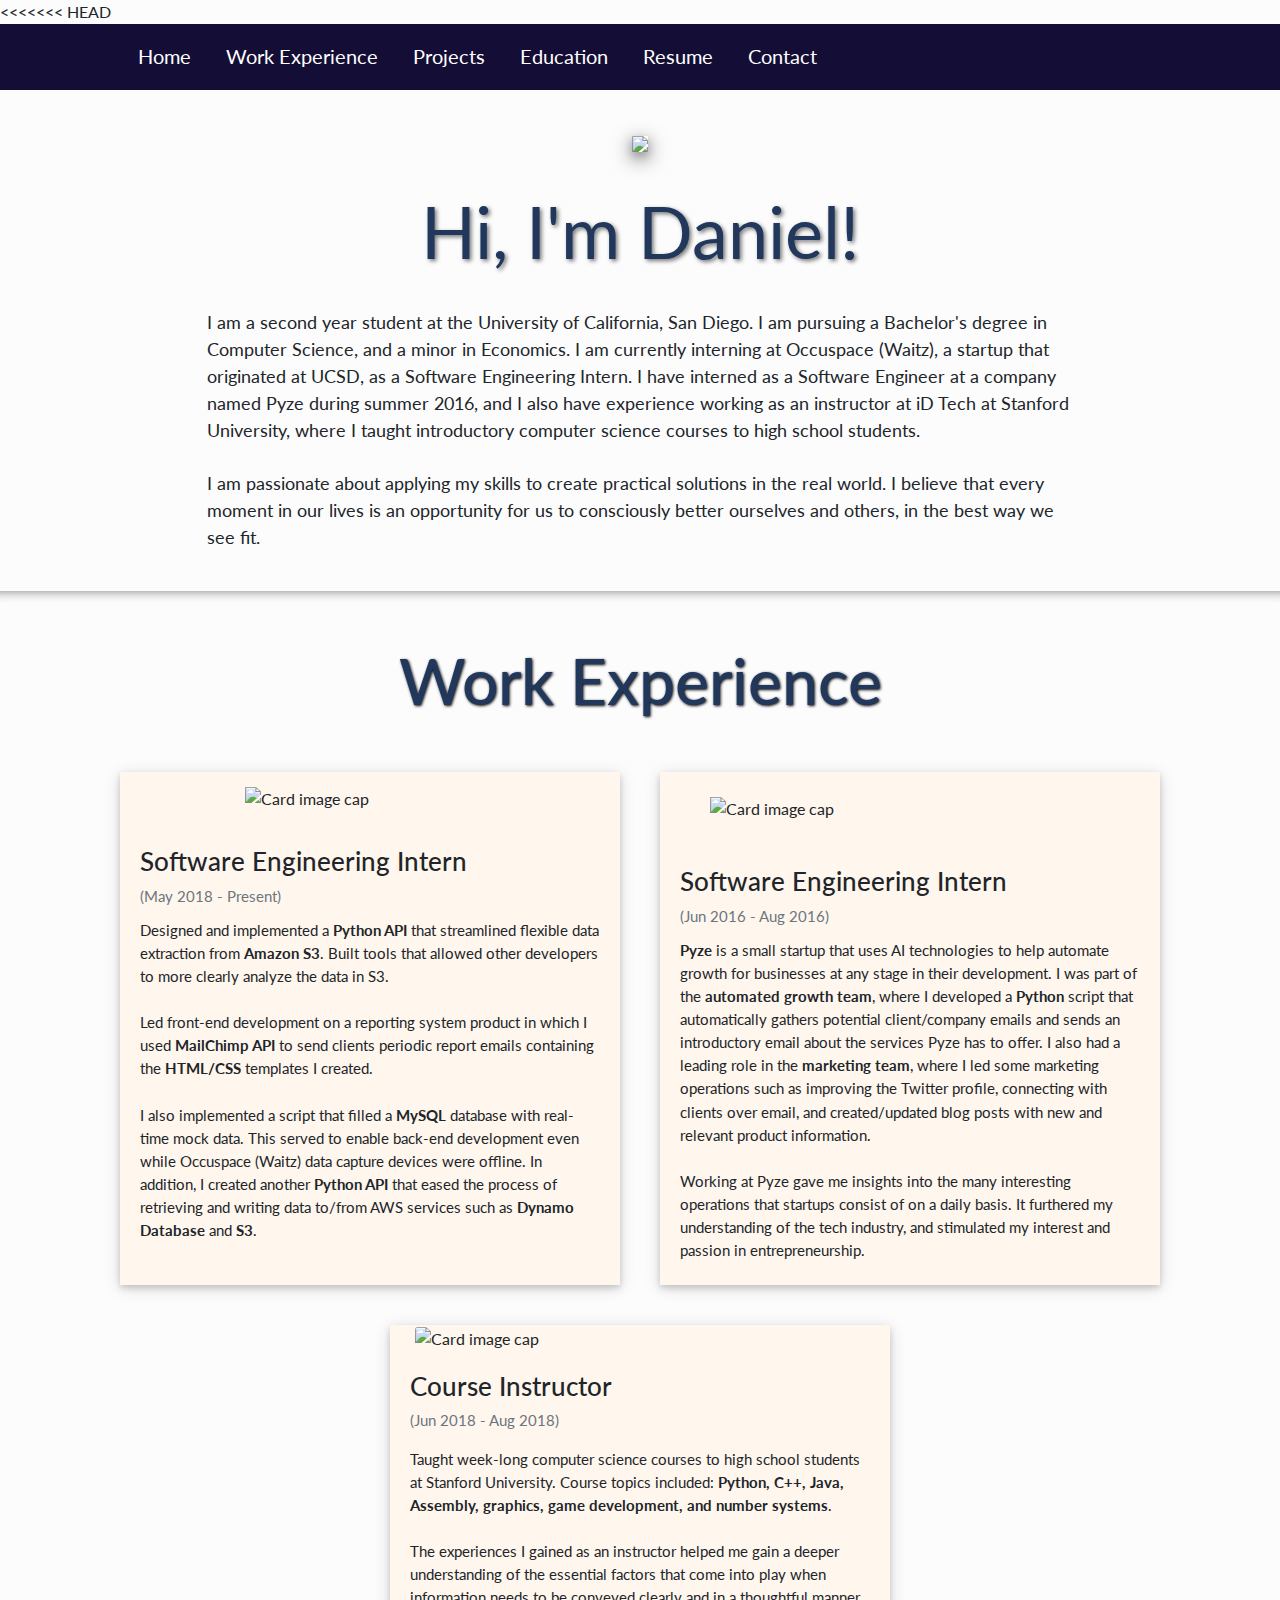
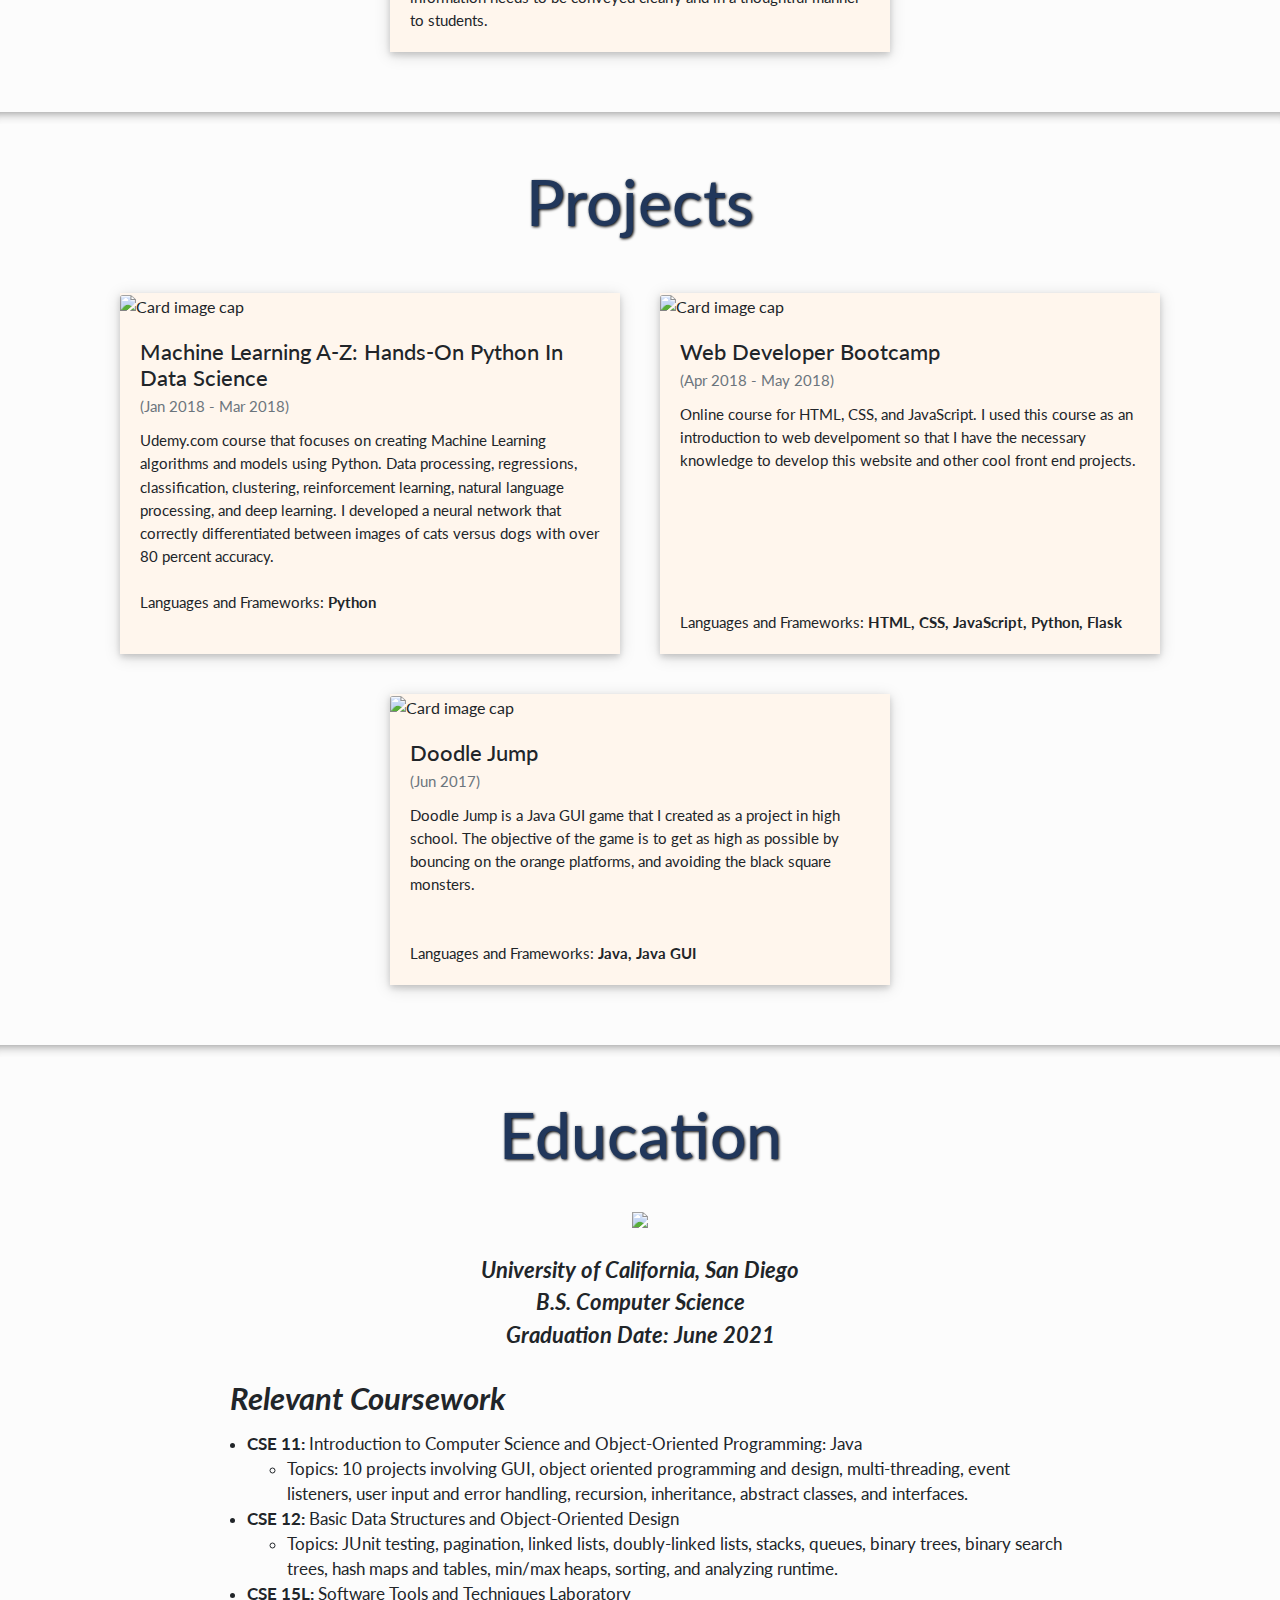
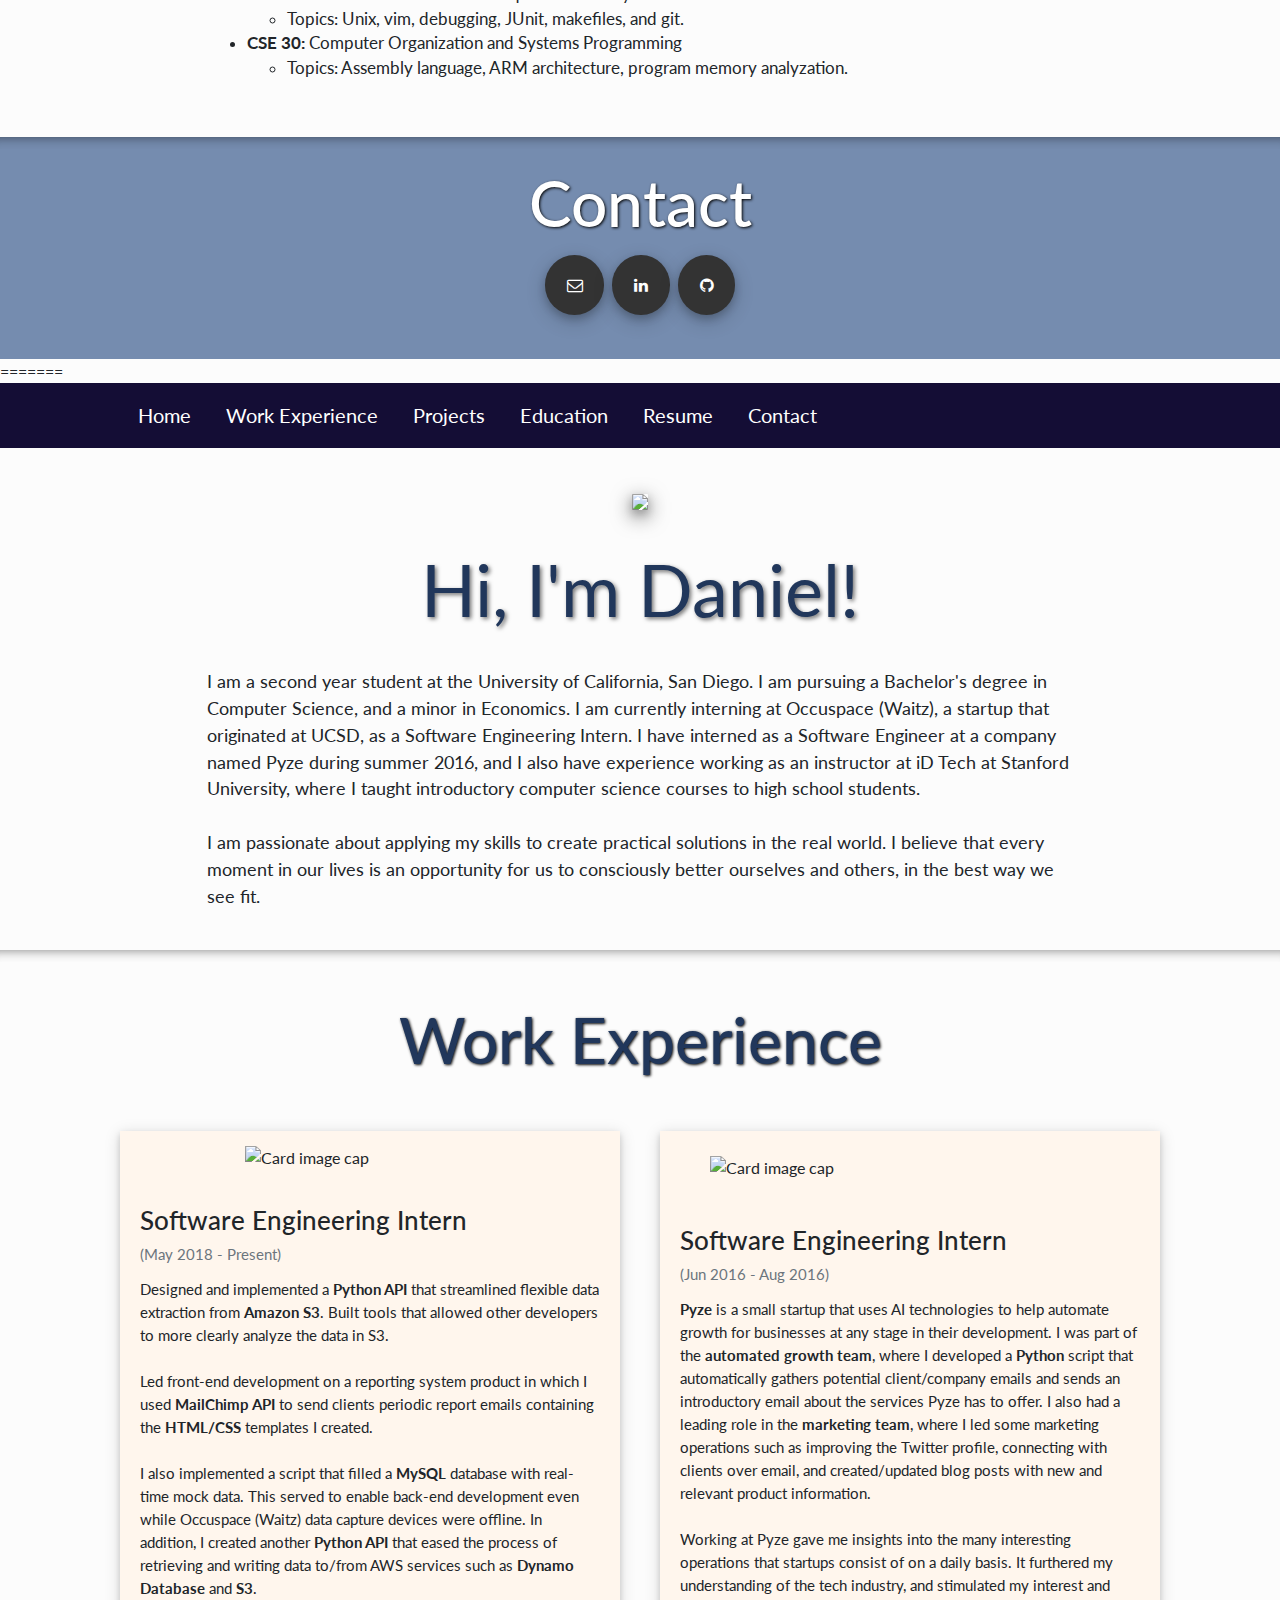
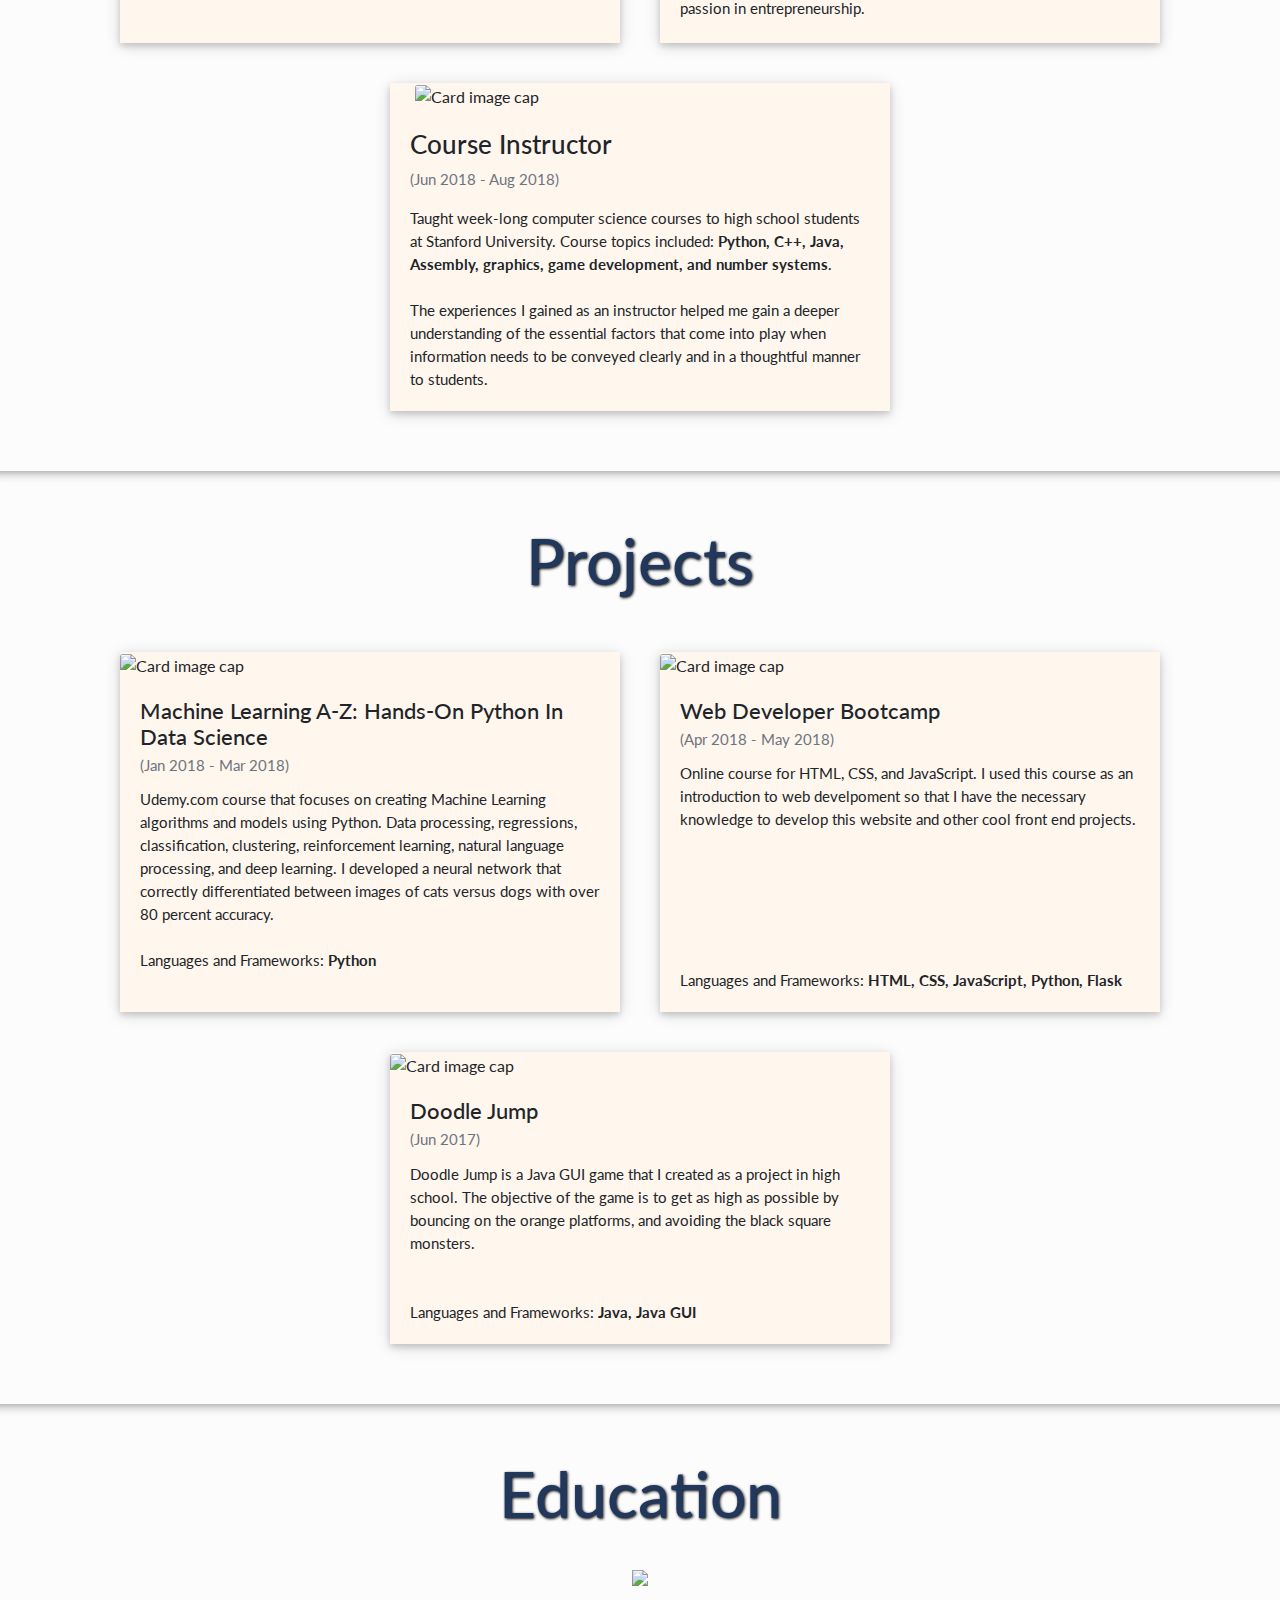
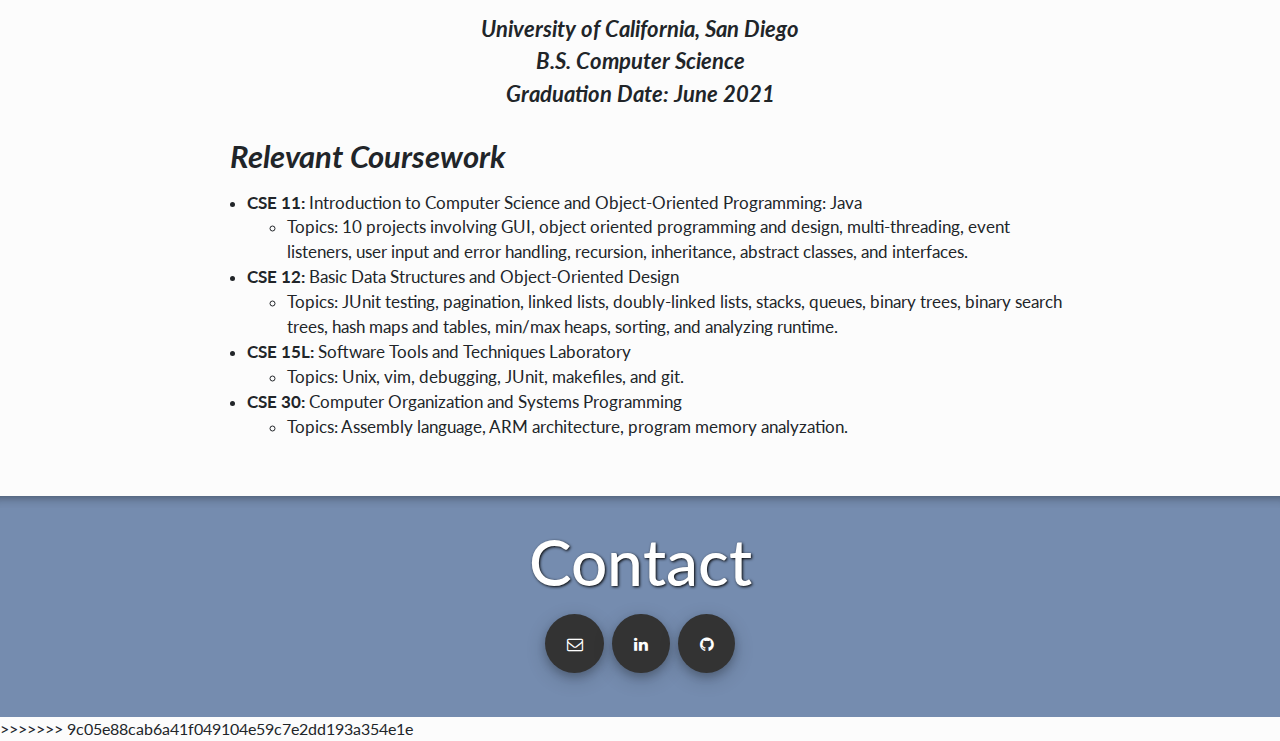
==== commit d84cfbf0: "small" ====
--- a/templates/index.html
+++ b/templates/index.html
@@ -85,7 +85,7 @@
                                                                                                                                                                                                                                                                                                                                                                                                                                                                                                                             <img class="waitz-img" src="https://image.ibb.co/hvsWFK/name_logo_close_border.png" alt="Card image cap">
                                                                                                                                                                                                                                                                                                                                                                                                                                                                                                                                                 <div class="card-body">
                                                                                                                                                                                                                                                                                                                                                                                                                                                                                                                                                                           <h4 class="card-title">Software Engineering Intern <br> <small class="text-muted card-date">(May 2018 - Present)</small></h4>
-                                                                                                                                                                                                                                                                                                                                                                                                                                                                                                                                                                                              <p class="card-text">Designed and implemented a <strong>Python API</strong> that streamlined flexible data extraction from <strong>Amazon S3</strong>. Built tools that allowed other developers to more clearly analyze the data in S3. <br><br>Led front-end development on a reporting system product in which I used <strong>MailChimp API</strong> to send clients periodic report emails containing the <strong>HTML/CSS</strong> templates I created. <br><br>I also implemented a script that filled a <strong>MySQL</strong> database with real-time mock data. This served to enable back-end development even while Occuspace data capture devices were offline. In addition, I created another <strong>Python API</strong> that eased the process of retrieving and writing data to/from AWS services such as <strong>Dynamo Database</strong> and <strong>S3</strong>.<br><br></p>
+                                                                                                                                                                                                                                                                                                                                                                                                                                                                                                                                                                                              <p class="card-text">Designed and implemented a <strong>Python API</strong> that streamlined flexible data extraction from <strong>Amazon S3</strong>. Built tools that allowed other developers to more clearly analyze the data in S3. <br><br>Led front-end development on a reporting system product in which I used <strong>MailChimp API</strong> to send clients periodic report emails containing the <strong>HTML/CSS</strong> templates I created. <br><br>I also implemented a script that filled a <strong>MySQL</strong> database with real-time mock data. This served to enable back-end development even while Occuspace (Waitz) data capture devices were offline. In addition, I created another <strong>Python API</strong> that eased the process of retrieving and writing data to/from AWS services such as <strong>Dynamo Database</strong> and <strong>S3</strong>.<br><br></p>
                                                                                                                                                                                                                                                                                                                                                                                                                                                                                                                                                                                                                 </div>
 
                                                                                                                                                                                                                                                                                                                                                                                                                                                                                                                                                                                                                                   </div>
@@ -296,7 +296,7 @@
 				    <img class="card-img-top center waitz-img" src="https://image.ibb.co/hvsWFK/name_logo_close_border.png" alt="Card image cap">
 				    <div class="card-body">
 				      <h4 class="card-title">Software Engineering Intern</h4>
-				      <p class="card-text">Designed and implemented a <strong>Python API</strong> that streamlined flexible data extraction from <strong>Amazon S3</strong>. Built tools that allowed other developers to more clearly analyze the data in S3. Led front-end development on a reporting system product in which I used <strong>MailChimp API</strong> to send clients periodic report emails containing the <strong>HTML/CSS</strong> templates I created. I also implemented a script that filled a <strong>MySQL</strong> database with real-time mock data. This served to enable back-end development even while Occuspace data capture devices were offline. In addition, I created another <strong>Python API</strong> that eased the process of retrieving and writing data to/from AWS services such as <strong>Dynamo Database</strong> and <strong>S3</strong>.<br><br></p>
+				      <p class="card-text">Designed and implemented a <strong>Python API</strong> that streamlined flexible data extraction from <strong>Amazon S3</strong>. Built tools that allowed other developers to more clearly analyze the data in S3. Worked on front-end development on a reporting system product in which I used <strong>MailChimp API</strong> to send clients periodic report emails containing the <strong>HTML/CSS</strong> templates I created. I also implemented a script that filled a <strong>MySQL</strong> database with real-time mock data. This served to enable back-end development even while Occuspace data capture devices were offline. In addition, I created another <strong>Python API</strong> that eased the process of retrieving and writing data to/from AWS services such as <strong>Dynamo Database</strong> and <strong>S3</strong>.<br><br></p>
 				    </div>
 				    <div class="card-footer">
 				      <small class="text-muted">May 2018 - Present</small>
@@ -445,4 +445,4 @@
 		<script src="https://maxcdn.bootstrapcdn.com/bootstrap/4.0.0/js/bootstrap.min.js" integrity="sha384-JZR6Spejh4U02d8jOt6vLEHfe/JQGiRRSQQxSfFWpi1MquVdAyjUar5+76PVCmYl" crossorigin="anonymous"></script>
 	</body>
 </html>
->>>>>>> 363272361564cd9013952b148a223cb825203697
+>>>>>>> 9c05e88cab6a41f049104e59c7e2dd193a354e1e
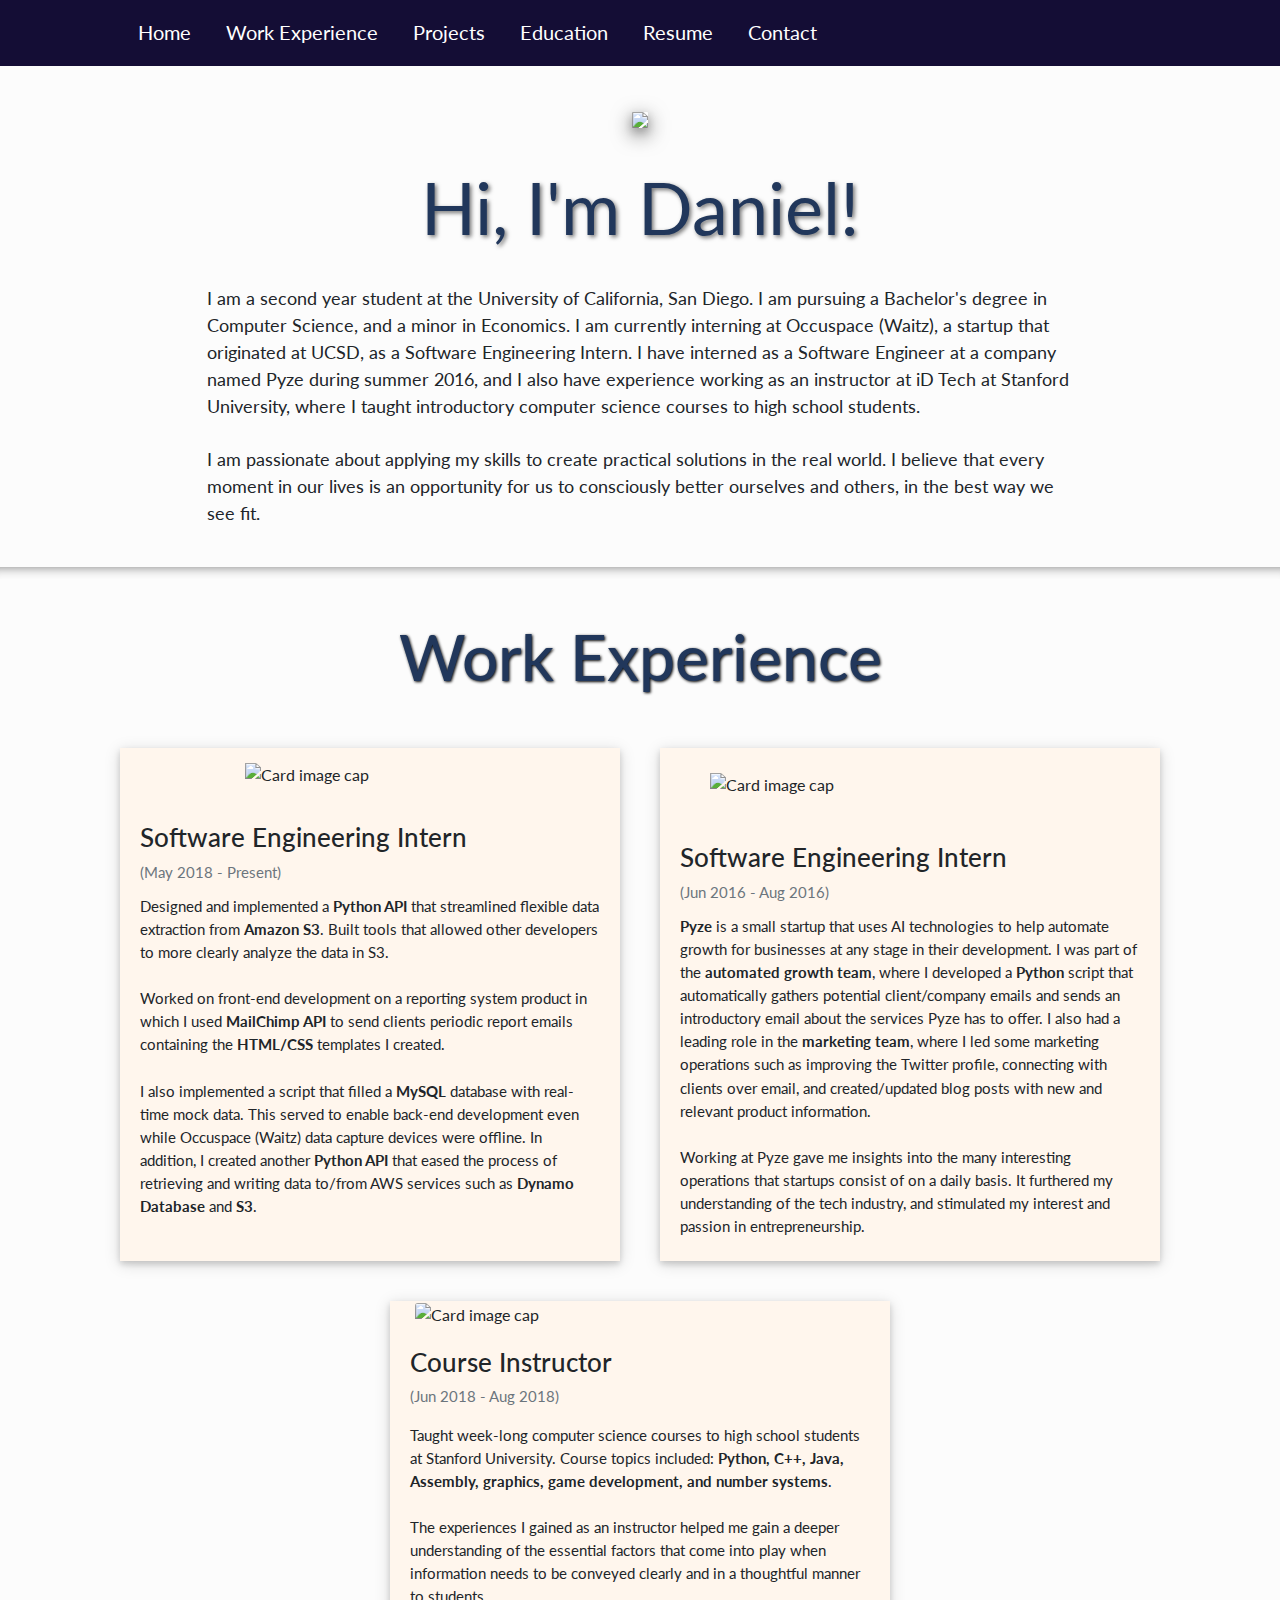
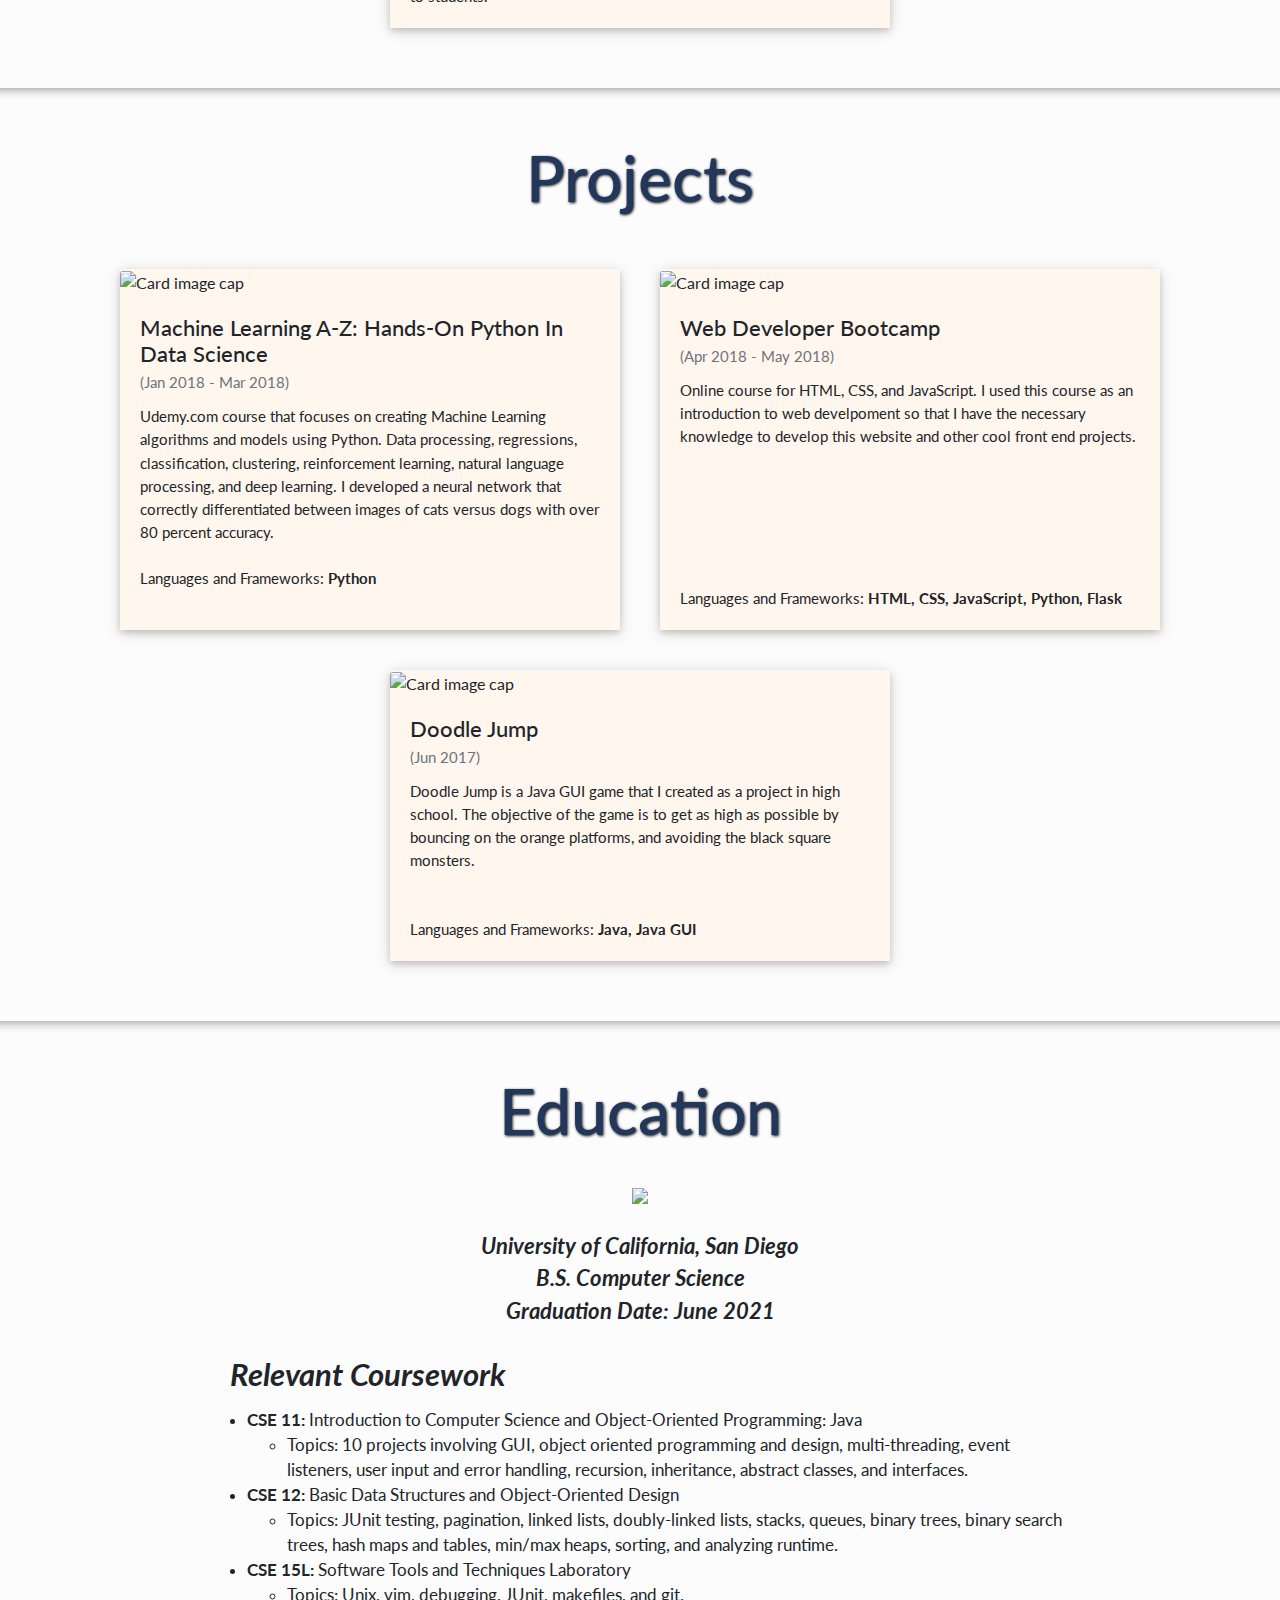
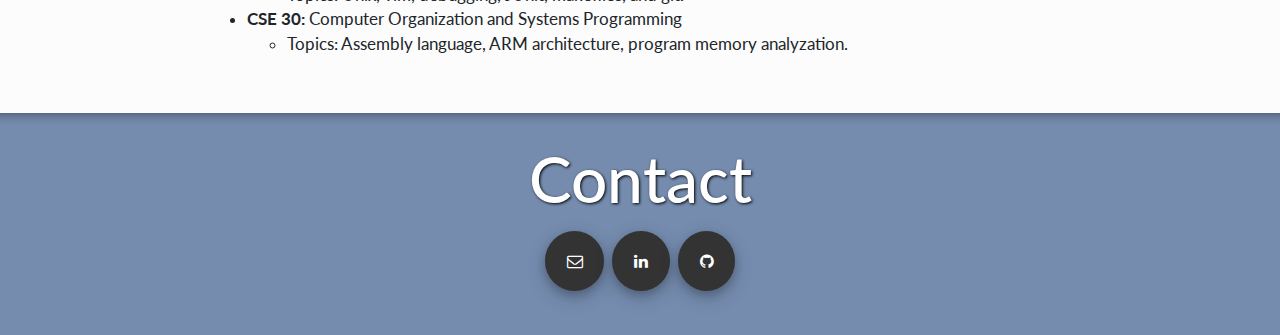
==== commit be9ce96e: "Fix small error" ====
--- a/templates/index.html
+++ b/templates/index.html
@@ -1,6 +1,5 @@
 <!doctype html>
 <html lang="en">
-<<<<<<< HEAD
     <head>
             <!-- Required meta tags -->
                     <meta charset="utf-8">
@@ -73,7 +72,7 @@
                     <img class="card-img-top center waitz-img" src="https://image.ibb.co/hvsWFK/name_logo_close_border.png" alt="Card image cap">
                     <div class="card-body">
                       <h4 class="card-title">Software Engineering Intern</h4>
-                      <p class="card-text">Designed and implemented a <strong>Python API</strong> that streamlined flexible data extraction from <strong>Amazon S3</strong>. Built tools that allowed other developers to more clearly analyze the data in S3. Led front-end development on a reporting system product in which I used <strong>MailChimp API</strong> to send clients periodic report emails containing the <strong>HTML/CSS</strong> templates I created. I also implemented a script that filled a <strong>MySQL</strong> database with real-time mock data. This served to enable back-end development even while Occuspace data capture devices were offline. In addition, I created another <strong>Python API</strong> that eased the process of retrieving and writing data to/from AWS services such as <strong>Dynamo Database</strong> and <strong>S3</strong>.<br><br></p>
+                      <p class="card-text">Designed and implemented a <strong>Python API</strong> that streamlined flexible data extraction from <strong>Amazon S3</strong>. Built tools that allowed other developers to more clearly analyze the data in S3. Worked on front-end development on a reporting system product in which I used <strong>MailChimp API</strong> to send clients periodic report emails containing the <strong>HTML/CSS</strong> templates I created. I also implemented a script that filled a <strong>MySQL</strong> database with real-time mock data. This served to enable back-end development even while Occuspace data capture devices were offline. In addition, I created another <strong>Python API</strong> that eased the process of retrieving and writing data to/from AWS services such as <strong>Dynamo Database</strong> and <strong>S3</strong>.<br><br></p>
                     </div>
                     <div class="card-footer">
                       <small class="text-muted">May 2018 - Present</small>
@@ -85,7 +84,7 @@
                                                                                                                                                                                                                                                                                                                                                                                                                                                                                                                             <img class="waitz-img" src="https://image.ibb.co/hvsWFK/name_logo_close_border.png" alt="Card image cap">
                                                                                                                                                                                                                                                                                                                                                                                                                                                                                                                                                 <div class="card-body">
                                                                                                                                                                                                                                                                                                                                                                                                                                                                                                                                                                           <h4 class="card-title">Software Engineering Intern <br> <small class="text-muted card-date">(May 2018 - Present)</small></h4>
-                                                                                                                                                                                                                                                                                                                                                                                                                                                                                                                                                                                              <p class="card-text">Designed and implemented a <strong>Python API</strong> that streamlined flexible data extraction from <strong>Amazon S3</strong>. Built tools that allowed other developers to more clearly analyze the data in S3. <br><br>Led front-end development on a reporting system product in which I used <strong>MailChimp API</strong> to send clients periodic report emails containing the <strong>HTML/CSS</strong> templates I created. <br><br>I also implemented a script that filled a <strong>MySQL</strong> database with real-time mock data. This served to enable back-end development even while Occuspace (Waitz) data capture devices were offline. In addition, I created another <strong>Python API</strong> that eased the process of retrieving and writing data to/from AWS services such as <strong>Dynamo Database</strong> and <strong>S3</strong>.<br><br></p>
+                                                                                                                                                                                                                                                                                                                                                                                                                                                                                                                                                                                              <p class="card-text">Designed and implemented a <strong>Python API</strong> that streamlined flexible data extraction from <strong>Amazon S3</strong>. Built tools that allowed other developers to more clearly analyze the data in S3. <br><br>Worked on front-end development on a reporting system product in which I used <strong>MailChimp API</strong> to send clients periodic report emails containing the <strong>HTML/CSS</strong> templates I created. <br><br>I also implemented a script that filled a <strong>MySQL</strong> database with real-time mock data. This served to enable back-end development even while Occuspace (Waitz) data capture devices were offline. In addition, I created another <strong>Python API</strong> that eased the process of retrieving and writing data to/from AWS services such as <strong>Dynamo Database</strong> and <strong>S3</strong>.<br><br></p>
                                                                                                                                                                                                                                                                                                                                                                                                                                                                                                                                                                                                                 </div>
 
                                                                                                                                                                                                                                                                                                                                                                                                                                                                                                                                                                                                                                   </div>
@@ -223,226 +222,3 @@
                                                                                                                                                                                                                                                                                                                                                                                                                                                                                                                                                                                                                                                                                                                                                                                                                                                                                                                                                                                                                                                                                                                                                                                                                                                                                                                                                                                                                                                                                                                                                                                                                                                                                                                                                                                                                                                                                                                                                                                                                                                                                                                                                                                                                                                                                                                                                                                                                                                                                                                                                                                                                                                                                                                                                                                                                                                                                                                                                                                                                                             </body>
                                                                                                                                                                                                                                                                                                                                                                                                                                                                                                                                                                                                                                                                                                                                                                                                                                                                                                                                                                                                                                                                                                                                                                                                                                                                                                                                                                                                                                                                                                                                                                                                                                                                                                                                                                                                                                                                                                                                                                                                                                                                                                                                                                                                                                                                                                                                                                                                                                                                                                                                                                                                                                                                                                                                                                                                                                                                                                                                                                                                                                             </html>
 
-=======
-	<head>
-		<!-- Required meta tags -->
-	    <meta charset="utf-8">
-	    <meta name="viewport" content="width=device-width, initial-scale=1.0">
-
-		<link rel="stylesheet" href="https://maxcdn.bootstrapcdn.com/bootstrap/4.0.0/css/bootstrap.min.css" integrity="sha384-Gn5384xqQ1aoWXA+058RXPxPg6fy4IWvTNh0E263XmFcJlSAwiGgFAW/dAiS6JXm" crossorigin="anonymous">
-
-		<!-- My styles -->
-		<link rel="stylesheet" type="text/css" href="../static/css/style.css">
-
-		<!-- Social media icon library -->
-		<link rel="stylesheet" href="https://cdnjs.cloudflare.com/ajax/libs/font-awesome/4.7.0/css/font-awesome.min.css">
-
-		<!-- FONTS -->
-		<link href="https://fonts.googleapis.com/css?family=Roboto+Slab:400,700" rel="stylesheet">
-		<link href="https://fonts.googleapis.com/css?family=Lato:100i,300i,400,700,900" rel="stylesheet">
-
-		<title>Daniel Fritsch</title>
-		<link rel="icon" href="https://www.freeiconspng.com/uploads/letter-d-icon-png-33.png">
-</head>
-	<body>
-		
-<!-- 		<nav class="navbar sticky-top navbar-custom navbar-inverse">
-			<img id="icon" src="https://image.ibb.co/mrxowx/152436121459576654.png">
- 			<div id="bar">|</div>
- 			<a class="navlink" href="#linktotop">home</a>
-			<a class="navlink" href="#linktowork">work experience</a>
-			<a class="navlink" href="#linktoprojects">projects</a>
-			<a class="navlink" href="#linktoeducation">education</a>
-			<a class="navlink" href="daniel_fritsch_resume.pdf" target="_blank">resume</a>
-			<a class="navlink" href="#linktocontact">contact</a>
-		
-		</nav>	 -->
-
-		<ul class="navigation navbar sticky-top navbar-custom navbar-inverse">
-		  <li><a class="navlink" href="#linktotop">Home</a></li>
-		  <li><a class="navlink" href="#linktowork">Work Experience</a></li>
-		  <li><a class="navlink" href="#linktoprojects">Projects</a></li>
-		  <li><a class="navlink" href="#linktoeducation">Education</a></li>
-		  <li><a class="navlink" href="Daniel_Fritsch_Resume.pdf" target="_blank">Resume</a></li>
-		  <li><a class="navlink" href="#linktocontact">Contact</a></li>
-		</ul>
-
-
-
-		<p><a name="linktotop"></a></p>
-
-		<br>
-		<div align="center">
-			<img src="https://image.ibb.co/jv62Nz/IMG_0736.jpg" id="face">
-			<!-- INTRO -->
-			<br><br>
-			<div width="100%" id="hello">Hi, I'm Daniel!</div>	
-			<br>
-			<div class="container" id="intro">
-					I am a second year student at the University of California, San Diego. I am pursuing a Bachelor's degree in Computer Science, and a minor in Economics. I am currently interning at Occuspace (Waitz), a startup that originated at UCSD, as a Software Engineering Intern. I have interned as a Software Engineer at a company named Pyze during summer 2016, and I also have experience working as an instructor at iD Tech at Stanford University, where I taught introductory computer science courses to high school students.
-					<br>
-					<br>
-					I am passionate about applying my skills to create practical solutions in the real world. I believe that every moment in our lives is an opportunity for us to consciously better ourselves and others, in the best way we see fit.
-			</div>
-			<br>
-			<hr>
-			<br>
-		
-			<!-- WORK EXPERIENCE -->
-			<h2><a name="linktowork"></a>Work Experience</h2>
-				<br>
-<!-- 
-			<div class="card waitz" id="card-deck-work">
-				    <img class="card-img-top center waitz-img" src="https://image.ibb.co/hvsWFK/name_logo_close_border.png" alt="Card image cap">
-				    <div class="card-body">
-				      <h4 class="card-title">Software Engineering Intern</h4>
-				      <p class="card-text">Designed and implemented a <strong>Python API</strong> that streamlined flexible data extraction from <strong>Amazon S3</strong>. Built tools that allowed other developers to more clearly analyze the data in S3. Worked on front-end development on a reporting system product in which I used <strong>MailChimp API</strong> to send clients periodic report emails containing the <strong>HTML/CSS</strong> templates I created. I also implemented a script that filled a <strong>MySQL</strong> database with real-time mock data. This served to enable back-end development even while Occuspace data capture devices were offline. In addition, I created another <strong>Python API</strong> that eased the process of retrieving and writing data to/from AWS services such as <strong>Dynamo Database</strong> and <strong>S3</strong>.<br><br></p>
-				    </div>
-				    <div class="card-footer">
-				      <small class="text-muted">May 2018 - Present</small>
-				    </div>
-			</div> -->
-
-			<div class="card-deck" id="card-deck-work">
-				  <div class="work-card">
-				  	<img class="waitz-img" src="https://image.ibb.co/hvsWFK/name_logo_close_border.png" alt="Card image cap">
-				    <div class="card-body">
-				      <h4 class="card-title">Software Engineering Intern <br> <small class="text-muted card-date">(May 2018 - Present)</small></h4>
-				      <p class="card-text">Designed and implemented a <strong>Python API</strong> that streamlined flexible data extraction from <strong>Amazon S3</strong>. Built tools that allowed other developers to more clearly analyze the data in S3. <br><br>Led front-end development on a reporting system product in which I used <strong>MailChimp API</strong> to send clients periodic report emails containing the <strong>HTML/CSS</strong> templates I created. <br><br>I also implemented a script that filled a <strong>MySQL</strong> database with real-time mock data. This served to enable back-end development even while Occuspace (Waitz) data capture devices were offline. In addition, I created another <strong>Python API</strong> that eased the process of retrieving and writing data to/from AWS services such as <strong>Dynamo Database</strong> and <strong>S3</strong>.<br><br></p>
-				    </div>
-
-				  </div>
-				  <div class="work-card">
-				    <img id="pyze-img" src="https://pyze.com/wp-content/uploads/2017/11/pyze-horizontal-color-RGB.png" alt="Card image cap">
-				    <div class="card-body">
-				      <h4 class="card-title">Software Engineering Intern <br> <small class="text-muted card-date">(Jun 2016 - Aug 2016)</small></h4>
-				      <p class="card-text">
-				      	<strong>Pyze</strong> is a small startup that uses AI technologies to help automate growth for businesses at any stage in their development. I was part of the <strong>automated growth team</strong>, where I developed a <strong>Python</strong> script that automatically gathers potential client/company emails and sends an introductory email about the services Pyze has to offer. I also had a leading role in the <strong>marketing team</strong>, where I led some marketing operations such as improving the Twitter profile, connecting with clients over email, and created/updated blog posts with new and relevant product information.
-				      	<br><br>
-				      	Working at Pyze gave me insights into the many interesting operations that startups consist of on a daily basis. It furthered my understanding of the tech industry, and stimulated my interest and passion in entrepreneurship.
-				      </p>
-				    </div>
-				  </div>
-				  <div class="work-card" id="card-work-right">
-				    <img class="card-img-top center" id="idtech-img" src="https://momstart.com/wp-content/uploads/2018/03/iD-Tech-Company-Logo-Tagline.png" alt="Card image cap">
-				    <div class="card-body">
-				      <h4 class="card-title">Course Instructor <br> <small class="text-muted card-date">(Jun 2018 - Aug 2018)</small></h4>
-				      <p class="card-text"><p class="card-text">Taught week-long computer science courses to high school students at Stanford University. Course topics included: <strong>Python, C++, Java, Assembly, graphics, game development, and number systems</strong>. <br><br>The experiences I gained as an instructor helped me gain a deeper understanding of the essential factors that come into play when information needs to be conveyed clearly and in a thoughtful manner to students.</p>
-				    </div>
-				  </div>
-			</div>
-
-			<br>
-			<hr>
-			<br>
-
- 			<!-- PROJECTS -->
-			<h2><a name="linktoprojects"></a>Projects</h2>
-				<br>
-
-			<div class="card-deck" id="card-deck-projects">
-			  <div class="project-card">
-			    <img class="card-img-top" src="https://udemy-images.udemy.com/course/750x422/950390_270f_3.jpg" alt="Card image cap">
-			    <div class="card-body">
-			      <h5 class="card-title">Machine Learning A-Z: Hands-On Python In Data Science <br> <small class="text-muted card-date">(Jan 2018 - Mar 2018)</small></h5>
-			      <p class="card-text">Udemy.com course that focuses on creating Machine
-							Learning algorithms and models using Python. Data processing, regressions, classification, clustering, reinforcement
-							learning, natural language processing, and deep learning. I developed a neural network that correctly differentiated between images of cats versus dogs with over 80 percent accuracy.
-
-							<br><br>
-
-							Languages and Frameworks: <strong>Python</strong>
-						</p>
-			    </div>
-			  </div>
-			  <div class="project-card">
-			    <img class="card-img-top" src="https://udemy-images.udemy.com/course/750x422/625204_436a_2.jpg" alt="Card image cap">
-			    <div class="card-body">
-			      <h5 class="card-title">Web Developer Bootcamp <br> <small class="text-muted card-date">(Apr 2018 - May 2018)</small></h5>
-			      <p class="card-text">Online course for HTML, CSS, and JavaScript. I used this course as an introduction to web develpoment so that I have the necessary knowledge to develop this website and other cool front end projects.
-
-			      <br><br><br><br><br><br><br>
-			      
-			      Languages and Frameworks: <strong>HTML, CSS, JavaScript, Python, Flask</strong>
-			    </p>
-			    </div>
-			  </div>
-
-			  <div class="project-card">
-			    <!-- <img class="card-img-top" id="doodle-img" src="https://preview.ibb.co/mg4Wbn/doodlejump2.png" alt="Card image cap"> -->
-			    <!-- <img class="card-img-top" id="doodle-img" src="https://preview.ibb.co/fTPabx/Screen_Shot_2018_04_21_at_1_44_33_PM.png" alt="Card image cap"> -->
-			    <img class="card-img-top" id="doodle-img" src="https://image.ibb.co/iVVRic/Screen_Shot_2018_04_21_at_1_50_02_PM.png" alt="Card image cap">
-			    <div class="card-body">
-			      <h5 class="card-title">Doodle Jump <br> <small class="text-muted card-date">(Jun 2017)</small></h5>
-			      <p class="card-text">
-			      	Doodle Jump is a Java GUI game that I created as a project in high school. The objective of the game is to get as high as possible by bouncing on the orange platforms, and avoiding the black square monsters.
-
-			      	<br><br><br>
-
-			      	Languages and Frameworks: <strong>Java, Java GUI</strong>
-			      </p>
-			    </div>
-			  </div>
-			</div>	
-
-			<br>
-			<hr>
-			<br>
-
-			<!-- EDUCATION -->
-			<h2><a name="linktoeducation"></a>Education</h2>
-				<br>
-				<div>
-					<img id="ucsd-img" src="https://upload.wikimedia.org/wikipedia/en/thumb/4/44/University_of_California%2C_San_Diego_seal.svg/316px-University_of_California%2C_San_Diego_seal.svg.png">
-					<br><br>
-					<em class="school_and_major">University of California, San Diego <br>
-					B.S. Computer Science <br>
-					Graduation Date: June 2021</em>
-				</div>	
-				<br>
-					<div class="container">
-						<div id="coursework">Relevant Coursework</div>
-						<ul class="courses">
-							<li><strong>CSE 11: </strong>Introduction to Computer Science and Object-Oriented Programming: Java 
-								<ul>
-									<li>Topics: 10 projects involving GUI, object oriented programming and design, multi-threading, event
-										listeners, user input and error handling, recursion, inheritance, abstract classes, and interfaces.</li>
-								</ul>
-							</li>
-							<li><strong>CSE 12: </strong>Basic Data Structures and Object-Oriented Design
-								<ul>
-									<li>Topics: JUnit testing, pagination, linked lists, doubly-linked lists, stacks, queues, binary trees, binary search trees, hash maps and tables, min/max heaps, sorting, and analyzing runtime.</li>
-								</ul>
-							</li>
-							<li><strong>CSE 15L: </strong>Software Tools and Techniques Laboratory
-								<ul>
-									<li>Topics: Unix, vim, debugging, JUnit, makefiles, and git.</li>
-								</ul>
-							</li>
-							<li><strong>CSE 30: </strong>Computer Organization and Systems Programming
-								<ul>
-									<li>Topics: Assembly language, ARM architecture, program memory analyzation.</li>
-								</ul>
-							</li>
-						</ul>
-					</div>
-			<br>
-
-			<div class="contact-section">
-				<hr>
-
-				<h2 class="contact-header"><a name="linktocontact"></a>Contact</h2>
-				<a href="mailto:dfritsch99@gmail.com" class="fa fa-envelope-o"></a>
-				<a href="https://www.linkedin.com/in/daniel-f-a8037084/" class="fa fa-linkedin" target="_blank"></a>
-				<a href="https://github.com/danielfritsch" class="fa fa-github" target="_blank"></a>
-				<br><br>
-
-			</div>
-
-		</div>
-		<script src="https://code.jquery.com/jquery-3.2.1.slim.min.js" integrity="sha384-KJ3o2DKtIkvYIK3UENzmM7KCkRr/rE9/Qpg6aAZGJwFDMVNA/GpGFF93hXpG5KkN" crossorigin="anonymous"></script>
-		<script src="https://cdnjs.cloudflare.com/ajax/libs/popper.js/1.12.9/umd/popper.min.js" integrity="sha384-ApNbgh9B+Y1QKtv3Rn7W3mgPxhU9K/ScQsAP7hUibX39j7fakFPskvXusvfa0b4Q" crossorigin="anonymous"></script>
-		<script src="https://maxcdn.bootstrapcdn.com/bootstrap/4.0.0/js/bootstrap.min.js" integrity="sha384-JZR6Spejh4U02d8jOt6vLEHfe/JQGiRRSQQxSfFWpi1MquVdAyjUar5+76PVCmYl" crossorigin="anonymous"></script>
-	</body>
-</html>
->>>>>>> 9c05e88cab6a41f049104e59c7e2dd193a354e1e
